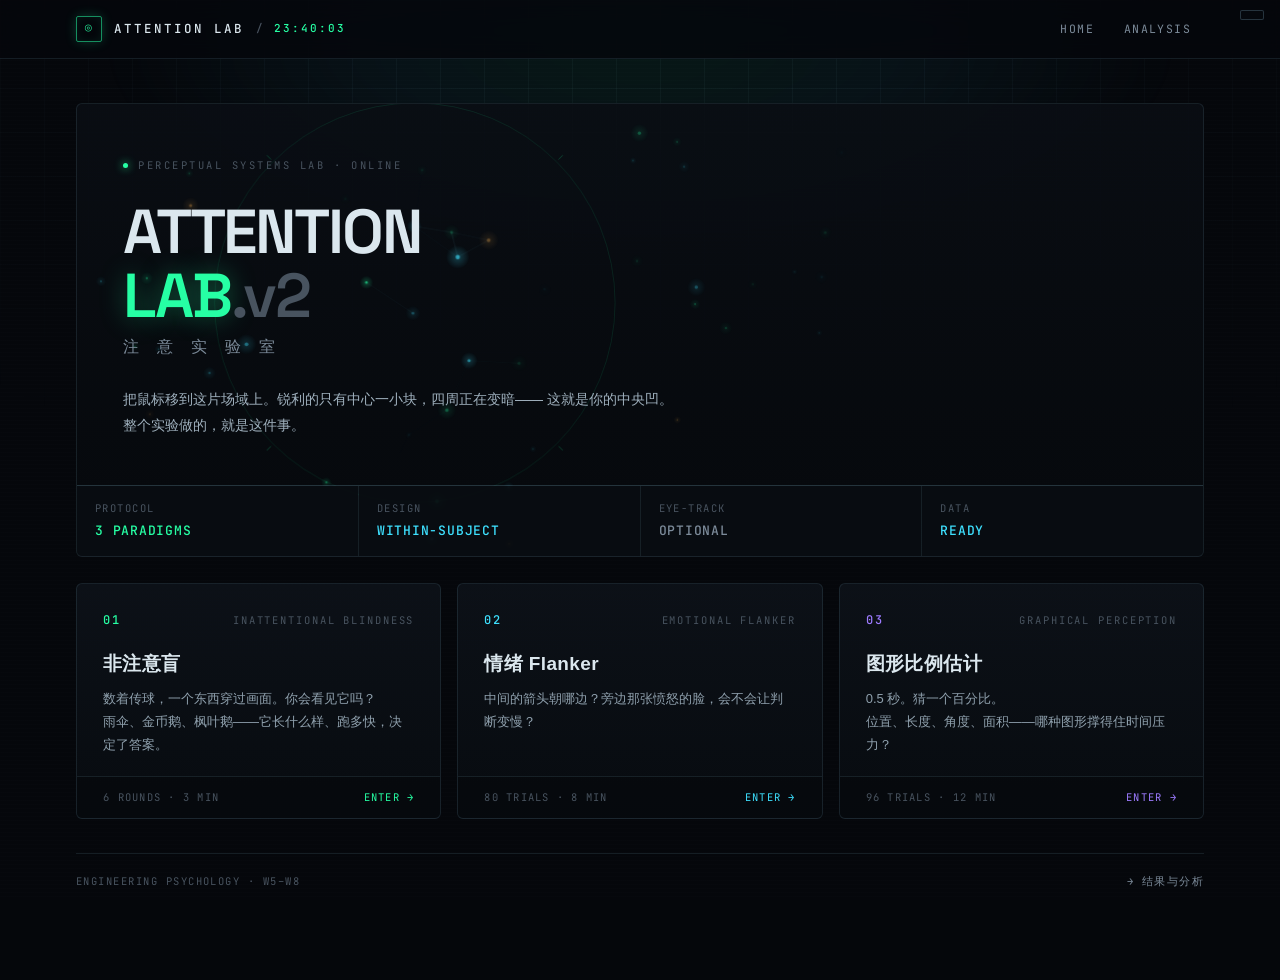
==== index.html @ 082a66dc "UI v4: observation terminal aesthetic with live attention field Co-authored-by: Cursor <cursoragent@" ====
<!DOCTYPE html>
<html lang="zh-CN">
<head>
<meta charset="UTF-8">
<meta name="viewport" content="width=device-width, initial-scale=1.0">
<title>ATTENTION LAB · 注意实验室</title>
<link rel="stylesheet" href="css/style.css">
</head>
<body>
<div class="aurora"></div>

<div class="topbar"><div class="topbar-inner">
  <span class="brand">
    <span class="logo">◎</span>
    ATTENTION LAB
    <span class="stat">/ <b id="st-clock">--:--:--</b></span>
  </span>
  <span class="nav">
    <a href="index.html">Home</a>
    <a href="results.html">Analysis</a>
  </span>
</div></div>

<div class="wrap wrap-wide">

  <!-- ========== 观测台：Canvas 注意力场 ========== -->
  <div class="hero fade">
    <canvas id="hero-field"></canvas>
    <div class="hero-inner">
      <div class="hero-kicker">
        <span class="dot"></span>
        <span>Perceptual Systems Lab · Online</span>
      </div>
      <div class="hero-title">
        ATTENTION<br>
        <span class="accent">LAB</span><span class="dim">.v2</span>
      </div>
      <div class="hero-zh">注 意 实 验 室</div>
      <p class="hero-desc" style="max-width:560px">
        把鼠标移到这片场域上。锐利的只有中心一小块，四周正在变暗——
        这就是你的中央凹。整个实验做的，就是这件事。
      </p>
    </div>
    <div class="hud">
      <div class="hud-cell">PROTOCOL<b>3 PARADIGMS</b></div>
      <div class="hud-cell">DESIGN<b class="cy">WITHIN-SUBJECT</b></div>
      <div class="hud-cell">EYE-TRACK<b class="dim">OPTIONAL</b></div>
      <div class="hud-cell">DATA<b class="cy" id="st-est">READY</b></div>
    </div>
  </div>

  <!-- ========== 实验入口 ========== -->
  <div class="grid-exp">
    <a class="exp-card" href="experiments/ib.html">
      <div class="exp-head"><span class="idx">01</span><span>Inattentional Blindness</span></div>
      <h3>非注意盲</h3>
      <p class="desc">数着传球，一个东西穿过画面。你会看见它吗？<br>雨伞、金币鹅、枫叶鹅——它长什么样、跑多快，决定了答案。</p>
      <div class="foot"><span>6 ROUNDS · 3 MIN</span><span class="go">ENTER →</span></div>
    </a>
    <a class="exp-card" href="experiments/flanker.html">
      <div class="exp-head"><span class="idx">02</span><span>Emotional Flanker</span></div>
      <h3>情绪 Flanker</h3>
      <p class="desc">中间的箭头朝哪边？旁边那张愤怒的脸，会不会让判断变慢？</p>
      <div class="foot"><span>80 TRIALS · 8 MIN</span><span class="go">ENTER →</span></div>
    </a>
    <a class="exp-card" href="experiments/cm.html">
      <div class="exp-head"><span class="idx">03</span><span>Graphical Perception</span></div>
      <h3>图形比例估计</h3>
      <p class="desc">0.5 秒。猜一个百分比。<br>位置、长度、角度、面积——哪种图形撑得住时间压力？</p>
      <div class="foot"><span>96 TRIALS · 12 MIN</span><span class="go">ENTER →</span></div>
    </a>
  </div>

  <div class="home-foot">
    <span>ENGINEERING PSYCHOLOGY · W5–W8</span>
    <span><a href="results.html">→ 结果与分析</a></span>
  </div>
</div>

<div class="progress-shell" id="progress-shell" style="display:none"><div class="progress-bar" id="progress-bar"></div></div>
<div class="progress-label" id="progress-label"></div>

<script src="js/config.js"></script>
<script src="js/core.js"></script>
<script>
/* ============================================================
   首页 · 注意力场（Attention Field）
   ------------------------------------------------------------
   刻意做成实验本身的隐喻：
   · 一群粒子缓慢漂移（场景里的「信息」）
   · 鼠标所在位置是中央凹：只有那圈内清晰、发光、连线
   · 离得越远越暗越虚（外周视觉的低分辨）
   · 点击时中心产生一次「注意投放」脉冲
   全部 canvas 绘制，无第三方库；低粒子数保证不占 CPU
   ============================================================ */
(function(){
  const cv = document.getElementById('hero-field');
  if (!cv) return;
  const ctx = cv.getContext('2d');
  const reduce = matchMedia('(prefers-reduced-motion: reduce)').matches;

  let W = 0, H = 0, DPR = 1;
  let pts = [];
  const focal = { x: -9999, y: -9999, r: 150, target: 150, pulse: 0 };
  const N = 78;

  function resize(){
    const box = cv.parentElement.getBoundingClientRect();
    DPR = Math.min(devicePixelRatio || 1, 2);
    W = box.width; H = box.height;
    cv.width  = Math.round(W * DPR);
    cv.height = Math.round(H * DPR);
    ctx.setTransform(DPR, 0, 0, DPR, 0, 0);
  }

  function seed(){
    pts = [];
    for (let i = 0; i < N; i++){
      pts.push({
        x: Math.random() * W,
        y: Math.random() * H,
        vx: (Math.random() - .5) * 0.16,
        vy: (Math.random() - .5) * 0.16,
        r: 0.8 + Math.random() * 1.5,
        h: Math.random() < .18 ? 'amb' : (Math.random() < .5 ? 'grn' : 'cyn'),
        tw: Math.random() * Math.PI * 2,          // 闪烁相位
        tws: 0.006 + Math.random() * 0.014,
      });
    }
  }

  const COL = {
    grn: [38, 255, 164],
    cyn: [62, 225, 255],
    amb: [255, 180, 84]
  };

  function draw(t){
    ctx.clearRect(0, 0, W, H);

    // 中央凹半径平滑跟随（避免跳变）
    focal.r += (focal.target - focal.r) * 0.09;
    if (focal.pulse > 0) focal.pulse *= 0.955;

    // 粒子漂移
    for (const p of pts){
      if (!reduce){
        p.x += p.vx; p.y += p.vy;
        if (p.x < -20) p.x = W + 20; if (p.x > W + 20) p.x = -20;
        if (p.y < -20) p.y = H + 20; if (p.y > H + 20) p.y = -20;
      }
      p.tw += p.tws;
    }

    // 中心-外周：计算每个粒子的「清晰度」
    const d2f = p => Math.hypot(p.x - focal.x, p.y - focal.y);
    const R = focal.r + focal.pulse * 90;

    // ① 粒子之间的连线（只在中央凹内，模拟可分辨的结构）
    ctx.lineWidth = 0.6;
    for (let i = 0; i < pts.length; i++){
      for (let j = i + 1; j < pts.length; j++){
        const a = pts[i], b = pts[j];
        const dx = a.x - b.x, dy = a.y - b.y;
        const d = Math.hypot(dx, dy);
        if (d > 74) continue;
        const mid = { x: (a.x + b.x) / 2, y: (a.y + b.y) / 2 };
        const fd = Math.hypot(mid.x - focal.x, mid.y - focal.y);
        if (fd > R) continue;                        // 外围不画线
        const focus = 1 - fd / R;                    // 越近越亮
        const prox  = 1 - d / 74;
        const al = focus * prox * 0.42;
        if (al <= 0.01) continue;
        ctx.strokeStyle = `rgba(122,200,215,${al.toFixed(3)})`;
        ctx.beginPath(); ctx.moveTo(a.x, a.y); ctx.lineTo(b.x, b.y); ctx.stroke();
      }
    }

    // ② 粒子本体
    for (const p of pts){
      const fd = d2f(p);
      const focus = fd <= R ? 1 - fd / R : 0;        // 中央凹内清晰
      const outer = fd <= R ? 0 : Math.max(0, 1 - (fd - R) / (R * 2.2)); // 外周余晖
      const glow = Math.max(focus, outer * 0.42);
      const twinkle = 0.62 + 0.38 * Math.sin(p.tw);
      const al = Math.min(1, glow * twinkle);
      if (al < 0.02) continue;
      const c = COL[p.h];
      const size = p.r * (0.55 + glow * 0.85);

      // 光晕
      const g = ctx.createRadialGradient(p.x, p.y, 0, p.x, p.y, size * 5.5);
      g.addColorStop(0, `rgba(${c[0]},${c[1]},${c[2]},${(al * .42).toFixed(3)})`);
      g.addColorStop(1, `rgba(${c[0]},${c[1]},${c[2]},0)`);
      ctx.fillStyle = g;
      ctx.beginPath(); ctx.arc(p.x, p.y, size * 5.5, 0, Math.PI * 2); ctx.fill();

      // 核心
      ctx.fillStyle = `rgba(${c[0]},${c[1]},${c[2]},${al.toFixed(3)})`;
      ctx.beginPath(); ctx.arc(p.x, p.y, size, 0, Math.PI * 2); ctx.fill();
    }

    // ③ 中央凹光圈（极细的准星环）
    if (focal.x > -1000){
      const rr = R * 1.28;
      ctx.strokeStyle = `rgba(38,255,164,${(0.10 + focal.pulse * 0.22).toFixed(3)})`;
      ctx.lineWidth = 1;
      ctx.beginPath(); ctx.arc(focal.x, focal.y, rr, 0, Math.PI * 2); ctx.stroke();

      // 四个刻度
      ctx.strokeStyle = `rgba(38,255,164,${(0.24 + focal.pulse * 0.3).toFixed(3)})`;
      for (let k = 0; k < 4; k++){
        const a = k * Math.PI / 2 + Math.PI / 4;
        const x1 = focal.x + Math.cos(a) * (rr + 3);
        const y1 = focal.y + Math.sin(a) * (rr + 3);
        const x2 = focal.x + Math.cos(a) * (rr + 9);
        const y2 = focal.y + Math.sin(a) * (rr + 9);
        ctx.beginPath(); ctx.moveTo(x1, y1); ctx.lineTo(x2, y2); ctx.stroke();
      }
    }

    requestAnimationFrame(draw);
  }

  // 鼠标/触摸 → 中央凹
  function move(e){
    const r = cv.getBoundingClientRect();
    const p = e.touches ? e.touches[0] : e;
    focal.x = p.clientX - r.left;
    focal.y = p.clientY - r.top;
    focal.target = 158;
  }
  const host = cv.parentElement;
  host.addEventListener('mousemove', move);
  host.addEventListener('touchmove', move, { passive: true });
  host.addEventListener('mouseleave', () => { focal.target = 96; });
  host.addEventListener('click', () => { focal.pulse = 1; });

  function boot(){
    resize(); seed(); requestAnimationFrame(draw);
    // 开场时中央凹停在标题处，做一个「自检」式扫过
    focal.x = W * 0.30; focal.y = H * 0.44;
    if (!reduce){
      setTimeout(() => { focal.target = 210; }, 350);
      setTimeout(() => { focal.target = 158; }, 1400);
    }
  }
  boot();
  let rt; addEventListener('resize', () => { clearTimeout(rt); rt = setTimeout(() => { resize(); seed(); }, 180); });
})();

/* 顶部时钟（像仪器一样走） */
(function(){
  const el = document.getElementById('st-clock');
  if (!el) return;
  const tick = () => {
    const d = new Date();
    el.textContent = [d.getHours(), d.getMinutes(), d.getSeconds()]
      .map(n => String(n).padStart(2, '0')).join(':');
  };
  tick(); setInterval(tick, 1000);
})();
</script>
</body>
</html>
---- css/style.css ----
/* ============================================================
   ATTENTION LAB · 观测终端 v4
   风格：暗色仪器面板 / 磷光读数 / 等宽字排布 / 中央凹隐喻
   ------------------------------------------------------------
   设计要点
   · 面板 = 四角准星框 + 极细网格底，像示波器与航电面板
   · 强调色用磷光绿与信号青，读数一律等宽字
   · 首页 Canvas 画「注意力场」：粒子星座 + 中央凹明暗
   · 动效全部可被 prefers-reduced-motion 关闭
   · 刺激画布区（.stage）保持零装饰，确保计时纯净
   ============================================================ */
@import url('https://fonts.googleapis.com/css2?family=JetBrains+Mono:wght@300;400;500;700&family=Space+Grotesk:wght@400;500;600;700&display=swap');

:root{
  /* 底 */
  --bg:#05070b;
  --bg-2:#080b11;
  --panel:rgba(11,15,21,.86);
  --panel-2:rgba(15,20,28,.72);
  /* 墨 */
  --ink:#dbe7ee;
  --ink-2:#7c8b9a;
  --ink-3:#48535f;
  /* 线 */
  --line:rgba(122,167,190,.14);
  --line-2:rgba(122,167,190,.28);
  /* 信号色 */
  --grn:#26ffa4;
  --grn-dim:rgba(38,255,164,.55);
  --cyn:#3ee1ff;
  --amb:#ffb454;
  --mag:#ff3d81;
  --vio:#9d7bff;
  /* 语义 */
  --ok:#26ffa4;
  --warn:#ffb454;
  --err:#ff5577;
  /* 尺寸 */
  --r:4px;
  --r-lg:6px;
  /* 字 */
  --mono:"JetBrains Mono","SF Mono","Cascadia Code",ui-monospace,monospace;
  --disp:"Space Grotesk","JetBrains Mono",system-ui,sans-serif;
  --zh:"PingFang SC","Noto Sans SC","Microsoft YaHei",sans-serif;
}

/* ---------- 基础 ---------- */
*{box-sizing:border-box;margin:0;padding:0}
html{height:100%}
body{
  min-height:100%;font-family:var(--zh);
  color:var(--ink);font-size:15px;line-height:1.75;
  background:var(--bg);
  -webkit-font-smoothing:antialiased;
  position:relative;overflow-x:hidden;
}

/* ---------- 底纹：网格 + 扫描线 + 呼吸辉光 ---------- */
body::before{
  content:"";position:fixed;inset:0;z-index:0;pointer-events:none;
  background-image:
    linear-gradient(rgba(122,167,190,.055) 1px,transparent 1px),
    linear-gradient(90deg,rgba(122,167,190,.055) 1px,transparent 1px);
  background-size:44px 44px;
  mask-image:radial-gradient(ellipse 90% 70% at 50% 0%,#000 20%,transparent 85%);
  -webkit-mask-image:radial-gradient(ellipse 90% 70% at 50% 0%,#000 20%,transparent 85%);
}
body::after{
  content:"";position:fixed;inset:0;z-index:1;pointer-events:none;opacity:.35;
  background:repeating-linear-gradient(
    180deg,rgba(180,220,235,.035) 0 1px,transparent 1px 4px);
  animation:scanDrift 8s linear infinite;
}
@keyframes scanDrift{from{background-position-y:0}to{background-position-y:8px}}

/* 顶部一束极淡的辉光，像仪器通电 */
.aurora{
  position:fixed;top:-30vh;left:50%;transform:translateX(-50%);
  width:120vw;height:70vh;z-index:0;pointer-events:none;
  background:radial-gradient(ellipse 50% 50% at 50% 50%,
    rgba(38,255,164,.07) 0%,rgba(62,225,255,.05) 35%,transparent 70%);
  filter:blur(20px);
  animation:breathe 10s ease-in-out infinite;
}
@keyframes breathe{
  0%,100%{opacity:.75;transform:translateX(-50%) scale(1)}
  50%{opacity:1;transform:translateX(-50%) scale(1.06)}
}

/* ---------- 顶栏 ---------- */
.topbar{
  position:sticky;top:0;z-index:60;
  background:rgba(5,7,11,.82);
  backdrop-filter:blur(14px) saturate(1.2);
  -webkit-backdrop-filter:blur(14px) saturate(1.2);
  border-bottom:1px solid var(--line);
}
.topbar-inner{
  max-width:1180px;margin:0 auto;padding:0 26px;height:58px;
  display:flex;align-items:center;justify-content:space-between;
}
.brand{
  display:flex;align-items:center;gap:12px;
  font-family:var(--mono);font-size:12.5px;font-weight:500;
  letter-spacing:.16em;text-transform:uppercase;color:var(--ink);
}
.brand .logo{
  width:26px;height:26px;flex-shrink:0;position:relative;
  border:1px solid var(--grn-dim);border-radius:2px;
  display:inline-flex;align-items:center;justify-content:center;
  color:var(--grn);font-size:11px;
  box-shadow:0 0 12px rgba(38,255,164,.20),inset 0 0 8px rgba(38,255,164,.08);
}
.brand .logo::after{
  content:"";position:absolute;inset:0;border-radius:2px;
  box-shadow:0 0 0 1px rgba(38,255,164,.0);
  animation:logoPing 3.2s ease-out infinite;
}
@keyframes logoPing{
  0%{box-shadow:0 0 0 0 rgba(38,255,164,.35)}
  70%{box-shadow:0 0 0 9px rgba(38,255,164,0)}
  100%{box-shadow:0 0 0 0 rgba(38,255,164,0)}
}
.brand .stat{color:var(--ink-3);font-size:11px}
.brand .stat b{color:var(--grn);font-weight:500}
.nav{display:flex;align-items:center;gap:4px}
.nav a{
  font-family:var(--mono);font-size:11.5px;letter-spacing:.12em;text-transform:uppercase;
  color:var(--ink-2);text-decoration:none;padding:6px 12px;border-radius:3px;
  border:1px solid transparent;transition:color .16s,border-color .16s,background .16s;
}
.nav a:hover{color:var(--grn);border-color:var(--line-2);background:rgba(38,255,164,.04)}

/* ---------- 布局 ---------- */
.wrap{max-width:920px;margin:0 auto;padding:44px 26px 90px;position:relative;z-index:2}
.wrap-wide{max-width:1180px}

/* ---------- 面板（四角准星） ---------- */
.card,.chart-box,.exp-card,.kpi{position:relative}
.card{
  background:linear-gradient(180deg,rgba(13,18,25,.92),rgba(9,13,18,.88));
  border:1px solid var(--line);
  border-radius:var(--r-lg);
  padding:34px 38px;
  backdrop-filter:blur(6px);
  transition:border-color .25s,box-shadow .25s;
}
/* 四角准星 */
.card::before,.exp-card::before{
  content:"";position:absolute;inset:-1px;pointer-events:none;opacity:.75;
  --c:var(--acc,var(--line-2));
  background:
    linear-gradient(var(--c),var(--c)) left top/16px 1px no-repeat,
    linear-gradient(var(--c),var(--c)) left top/1px 16px no-repeat,
    linear-gradient(var(--c),var(--c)) right top/16px 1px no-repeat,
    linear-gradient(var(--c),var(--c)) right top/1px 16px no-repeat,
    linear-gradient(var(--c),var(--c)) left bottom/16px 1px no-repeat,
    linear-gradient(var(--c),var(--c)) left bottom/1px 16px no-repeat,
    linear-gradient(var(--c),var(--c)) right bottom/16px 1px no-repeat,
    linear-gradient(var(--c),var(--c)) right bottom/1px 16px no-repeat;
}
.card+.card{margin-top:18px}

.card h1{
  font-family:var(--disp);font-size:34px;font-weight:600;
  letter-spacing:-.02em;line-height:1.15;margin-bottom:10px;color:var(--ink);
}
.card h2{
  font-family:var(--disp);font-size:19px;font-weight:600;
  letter-spacing:-.01em;margin-bottom:12px;color:var(--ink);
  display:flex;align-items:center;gap:10px;
}
.card h2::before{
  content:"";width:3px;height:15px;flex-shrink:0;
  background:var(--grn);box-shadow:0 0 10px var(--grn-dim);
}
.card h3{font-family:var(--mono);font-size:13px;font-weight:500;
         letter-spacing:.06em;margin-bottom:8px;color:var(--ink)}
.card p{color:#b9c8d4;margin:10px 0}
.muted{color:var(--ink-2);font-size:13px;font-family:var(--zh)}
.hero-sub{color:var(--ink-2);font-size:14.5px;margin:6px 0 14px;max-width:660px}

/* 小标签：仪器式 */
.tag-mono,.eyebrow{
  font-family:var(--mono);font-size:10.5px;letter-spacing:.20em;
  text-transform:uppercase;color:var(--grn);opacity:.85;
}

/* ---------- 按钮 ---------- */
.btn{
  display:inline-flex;align-items:center;gap:9px;
  font-family:var(--mono);font-size:12.5px;font-weight:500;
  letter-spacing:.10em;text-transform:uppercase;
  padding:11px 22px;border-radius:3px;cursor:pointer;
  color:#04120c;
  background:var(--grn);
  border:1px solid var(--grn);
  box-shadow:0 0 0 1px rgba(38,255,164,.25),0 0 22px -6px rgba(38,255,164,.55);
  transition:transform .14s,box-shadow .2s,background .2s,color .2s;
  position:relative;overflow:hidden;
}
.btn::after{
  content:"";position:absolute;inset:0;
  background:linear-gradient(100deg,transparent 30%,rgba(255,255,255,.45) 50%,transparent 70%);
  transform:translateX(-120%);transition:transform .55s ease;
}
.btn:hover{transform:translateY(-1px);
           box-shadow:0 0 0 1px rgba(38,255,164,.4),0 0 30px -4px rgba(38,255,164,.75)}
.btn:hover::after{transform:translateX(120%)}
.btn:active{transform:translateY(0)}
.btn:disabled{opacity:.32;cursor:not-allowed;transform:none;box-shadow:none}
.btn.ghost{
  background:transparent;color:var(--grn);border:1px solid var(--line-2);box-shadow:none;
}
.btn.ghost:hover{border-color:var(--grn-dim);background:rgba(38,255,164,.06);
                 box-shadow:0 0 18px -8px var(--grn)}
.btn.gray{
  background:rgba(255,255,255,.03);color:var(--ink-2);
  border:1px solid var(--line);box-shadow:none;
}
.btn.gray:hover{color:var(--ink);border-color:var(--line-2);background:rgba(255,255,255,.055)}
.btn.small{padding:7px 14px;font-size:11px}
.btn-row{display:flex;gap:10px;margin-top:18px;flex-wrap:wrap;align-items:center}

/* ---------- 提示框 ---------- */
.callout{
  background:rgba(38,255,164,.045);
  border:1px solid rgba(38,255,164,.18);
  border-left:2px solid var(--grn);
  border-radius:2px;padding:14px 18px;margin:16px 0;
  font-size:13.5px;line-height:1.75;color:#b9c8d4;
}
.callout b{color:var(--ink);font-weight:600}
.callout.warn{background:rgba(255,180,84,.045);border-color:rgba(255,180,84,.22);
              border-left-color:var(--amb)}

/* ============================================================
   首页 · 观测台
   ============================================================ */
.hero{
  position:relative;border:1px solid var(--line);border-radius:var(--r-lg);
  background:linear-gradient(180deg,rgba(10,14,20,.92),rgba(6,9,13,.95));
  overflow:hidden;padding:0;
}
/* 四角准星 */
.hero::before{
  content:"";position:absolute;inset:-1px;z-index:4;pointer-events:none;
  --c:var(--grn-dim);
  background:
    linear-gradient(var(--c),var(--c)) left top/22px 1px no-repeat,
    linear-gradient(var(--c),var(--c)) left top/1px 22px no-repeat,
    linear-gradient(var(--c),var(--c)) right top/22px 1px no-repeat,
    linear-gradient(var(--c),var(--c)) right top/1px 22px no-repeat,
    linear-gradient(var(--c),var(--c)) left bottom/22px 1px no-repeat,
    linear-gradient(var(--c),var(--c)) left bottom/1px 22px no-repeat,
    linear-gradient(var(--c),var(--c)) right bottom/22px 1px no-repeat,
    linear-gradient(var(--c),var(--c)) right bottom/1px 22px no-repeat;
}
/* Canvas 铺满作为背景 */
#hero-field{position:absolute;inset:0;width:100%;height:100%;display:block;z-index:0}
.hero-inner{position:relative;z-index:3;padding:52px 46px 46px;pointer-events:none}
.hero-inner > *{pointer-events:auto}

.hero-kicker{
  display:flex;align-items:center;gap:10px;margin-bottom:26px;
  font-family:var(--mono);font-size:10.5px;letter-spacing:.24em;
  text-transform:uppercase;color:var(--ink-3);
}
.hero-kicker .dot{
  width:5px;height:5px;border-radius:50%;background:var(--grn);
  box-shadow:0 0 8px var(--grn);animation:blink 2.4s steps(1) infinite;
}
@keyframes blink{0%,60%{opacity:1}61%,100%{opacity:.18}}

.hero-title{
  font-family:var(--disp);font-size:clamp(38px,6vw,62px);font-weight:600;
  line-height:1.02;letter-spacing:-.035em;color:var(--ink);
  margin-bottom:6px;
}
.hero-title .dim{color:var(--ink-3)}
.hero-title .accent{
  color:var(--grn);text-shadow:0 0 26px rgba(38,255,164,.35);
}
.hero-zh{
  font-family:var(--zh);font-size:16px;letter-spacing:.42em;
  color:var(--ink-2);margin-bottom:26px;font-weight:400;
}
.hero-desc{
  max-width:520px;font-size:14px;line-height:1.85;color:#9fb0bd;margin-bottom:0;
}

/* 首页读数条 */
.hud{
  display:grid;grid-template-columns:repeat(auto-fit,minmax(140px,1fr));
  gap:1px;background:var(--line);
  border-top:1px solid var(--line);position:relative;z-index:3;
}
.hud-cell{
  background:rgba(7,10,15,.90);padding:13px 18px;
  font-family:var(--mono);font-size:10.5px;letter-spacing:.14em;
  text-transform:uppercase;color:var(--ink-3);
}
.hud-cell b{display:block;color:var(--grn);font-size:13px;font-weight:500;
            margin-top:3px;letter-spacing:.06em}
.hud-cell b.cy{color:var(--cyn)}
.hud-cell b.dim{color:var(--ink-2)}

/* ---------- 实验选择（仪器卡） ---------- */
.grid-exp{
  display:grid;grid-template-columns:repeat(auto-fit,minmax(310px,1fr));
  gap:16px;margin-top:26px;
}
.exp-card{
  --acc:var(--grn);
  background:linear-gradient(180deg,rgba(13,18,25,.92),rgba(8,12,17,.94));
  border:1px solid var(--line);border-radius:var(--r-lg);
  padding:26px 26px 0;text-decoration:none;color:var(--ink);
  display:flex;flex-direction:column;
  transition:border-color .25s,transform .2s,box-shadow .3s;
  overflow:hidden;
}
.exp-card::before{--c:var(--acc);opacity:0;transition:opacity .25s}
.exp-card::after{
  content:"";position:absolute;left:0;right:0;bottom:0;height:1px;
  background:linear-gradient(90deg,transparent,var(--acc),transparent);
  opacity:0;transition:opacity .3s;
}
.exp-card:hover{
  transform:translateY(-3px);border-color:var(--acc);
  box-shadow:0 0 0 1px rgba(255,255,255,.02),0 18px 44px -22px var(--acc);
}
.exp-card:hover::before,.exp-card:hover::after{opacity:1}

.exp-head{display:flex;align-items:baseline;justify-content:space-between;
          margin-bottom:16px;font-family:var(--mono);font-size:10.5px;
          letter-spacing:.18em;text-transform:uppercase;color:var(--ink-3)}
.exp-head .idx{color:var(--acc);font-size:12px;font-weight:500}
.exp-card h3{
  font-family:var(--zh);font-size:19px;font-weight:600;
  letter-spacing:.02em;margin:0 0 8px;color:var(--ink);
}
.exp-card .desc{
  font-size:13px;color:#8fa0ad;line-height:1.75;margin:0 0 20px;flex:1;
}
.exp-card .foot{
  display:flex;align-items:center;justify-content:space-between;
  margin:0 -26px;padding:11px 26px;
  border-top:1px solid var(--line);background:rgba(0,0,0,.22);
  font-family:var(--mono);font-size:10.5px;letter-spacing:.12em;
  text-transform:uppercase;color:var(--ink-3);
}
.exp-card .foot .go{color:var(--acc);transition:transform .2s;display:inline-block}
.exp-card:hover .foot .go{transform:translateX(4px)}

.exp-card[href*="ib"]{--acc:var(--grn)}
.exp-card[href*="flanker"]{--acc:var(--cyn)}
.exp-card[href*="cm"]{--acc:var(--vio)}

/* 首页脚注 */
.home-foot{
  margin-top:34px;padding-top:18px;border-top:1px solid var(--line);
  display:flex;justify-content:space-between;flex-wrap:wrap;gap:12px;
  font-family:var(--mono);font-size:10.5px;letter-spacing:.14em;
  text-transform:uppercase;color:var(--ink-3);
}
.home-foot a{color:var(--ink-2);text-decoration:none}
.home-foot a:hover{color:var(--grn)}

/* ---------- 表单 ---------- */
.field{margin:18px 0}
.field label{display:block;font-family:var(--mono);font-size:11px;
             letter-spacing:.14em;text-transform:uppercase;
             color:var(--ink-2);margin-bottom:7px}
.field input[type=text],.field input[type=number],.field input[type=password],.field select{
  width:100%;max-width:360px;padding:10px 13px;
  background:rgba(255,255,255,.025);
  border:1px solid var(--line-2);border-radius:3px;
  font-family:var(--mono);font-size:14px;color:var(--ink);
  transition:border-color .15s,box-shadow .15s,background .15s;
}
.field input:focus{
  outline:none;border-color:var(--grn);background:rgba(38,255,164,.04);
  box-shadow:0 0 0 3px rgba(38,255,164,.08);
}
.radio-row{display:flex;gap:18px;flex-wrap:wrap;margin:10px 0}
.radio-row label{
  display:flex;align-items:center;gap:8px;font-size:13.5px;
  color:#b0c0cc;cursor:pointer;font-family:var(--zh);
}
.radio-row input[type=radio],.radio-row input[type=checkbox]{
  accent-color:var(--grn);width:15px;height:15px;
}

/* ---------- 进度条：仪器刻度 ---------- */
.progress-shell{
  position:fixed;left:0;top:0;width:100%;height:2px;
  background:rgba(255,255,255,.03);z-index:100;
}
.progress-bar{
  height:100%;width:0%;
  background:linear-gradient(90deg,var(--cyn),var(--grn));
  box-shadow:0 0 12px var(--grn-dim);
  transition:width .3s cubic-bezier(.4,0,.2,1);
}
.progress-label{
  position:fixed;top:10px;right:16px;z-index:100;
  font-family:var(--mono);font-size:10.5px;letter-spacing:.14em;
  text-transform:uppercase;color:var(--grn);
  background:rgba(6,10,14,.88);padding:4px 11px;
  border:1px solid var(--line-2);border-radius:2px;
  backdrop-filter:blur(8px);
}

/* ---------- 刺激画布区（零装饰，纯净） ---------- */
.stage{position:fixed;inset:0;background:#05070b;display:none;z-index:70;
       align-items:center;justify-content:center;flex-direction:column}
.stage.on{display:flex}
.stage canvas{display:block}
.stage .fixation{color:#9fb0bd;font-size:44px;font-weight:200;letter-spacing:.1em}
.stage .hint{
  position:absolute;bottom:18px;left:0;right:0;text-align:center;
  font-family:var(--mono);font-size:11px;letter-spacing:.12em;
  text-transform:uppercase;color:#5b6b78;
}
.stage.light{background:#0b1016}
.stage.light canvas{background:#ffffff}

/* ---------- 装饰（首页外页面） ---------- */
.deco{display:none}

/* ---------- 结果页 ---------- */
.table{width:100%;border-collapse:collapse;font-size:13px;margin:14px 0}
.table th{
  font-family:var(--mono);font-size:10px;letter-spacing:.16em;text-transform:uppercase;
  color:var(--ink-3);padding:9px 12px;text-align:left;
  border-bottom:1px solid var(--line-2);font-weight:500;white-space:nowrap;
}
.table td{padding:9px 12px;border-bottom:1px solid var(--line);color:#b0c0cc}
.table tr:hover td{background:rgba(38,255,164,.03)}

/* 图表：浅色读数纸，与暗面板形成「仪器打印」对比 */
.chart-box{
  background:#eef2f6;border:1px solid rgba(122,167,190,.30);
  border-radius:4px;padding:18px 20px;margin:14px 0;color:#0f172a;
}
.chart-box h3{
  font-family:var(--mono);font-size:11.5px;font-weight:500;
  letter-spacing:.10em;text-transform:uppercase;color:#334155;margin-bottom:8px;
}
.chart-box canvas{max-width:100%;display:block}
.chart-box .muted{font-size:12px;line-height:1.65;margin-top:9px;color:#5a6b7c;font-family:var(--zh)}
.chart-box > .cmp-tag{margin-bottom:10px}

.kpi-row{display:grid;grid-template-columns:repeat(auto-fit,minmax(148px,1fr));
         gap:10px;margin:16px 0}
.kpi{
  background:rgba(255,255,255,.022);border:1px solid var(--line);
  border-radius:4px;padding:14px 16px;
}
.kpi .v{
  font-family:var(--mono);font-size:21px;font-weight:500;
  color:var(--grn);letter-spacing:-.01em;line-height:1.2;
}
.kpi .k{
  font-family:var(--mono);font-size:9.5px;letter-spacing:.13em;
  text-transform:uppercase;color:var(--ink-3);margin-top:5px;
}

.badge{
  display:inline-block;font-family:var(--mono);font-size:10px;
  letter-spacing:.12em;text-transform:uppercase;
  padding:3px 9px;border-radius:2px;font-weight:500;
  border:1px solid transparent;
}
.badge.ok{color:var(--grn);background:rgba(38,255,164,.08);border-color:rgba(38,255,164,.28)}
.badge.err{color:var(--err);background:rgba(255,85,119,.08);border-color:rgba(255,85,119,.28)}
.badge.info{color:var(--cyn);background:rgba(62,225,255,.07);border-color:rgba(62,225,255,.26)}
.badge.warn{color:var(--amb);background:rgba(255,180,84,.08);border-color:rgba(255,180,84,.26)}

/* ---------- 步骤指示 ---------- */
.steps{display:flex;gap:3px;margin:18px 0}
.step{
  flex:1;padding:8px 6px;text-align:center;
  font-family:var(--mono);font-size:9.5px;letter-spacing:.10em;text-transform:uppercase;
  color:var(--ink-3);background:rgba(255,255,255,.02);
  border:1px solid var(--line);border-radius:2px;
}
.step.on{color:var(--grn);border-color:rgba(38,255,164,.35);background:rgba(38,255,164,.06)}
.step.done{color:var(--cyn);border-color:rgba(62,225,255,.22)}

/* ---------- 转场 ---------- */
.fade{animation:riseIn .45s cubic-bezier(.22,1,.36,1) both}
@keyframes riseIn{from{opacity:0;transform:translateY(10px)}to{opacity:1;transform:none}}

/* ---------- 眼动校准点 ---------- */
.calib-dot{
  position:fixed;width:46px;height:46px;margin:-23px 0 0 -23px;border-radius:50%;
  background:radial-gradient(circle at 50% 42%,#fff,#dfe9ef 70%,#c7d5de);
  cursor:pointer;z-index:200;display:none;align-items:center;justify-content:center;
  font-family:var(--mono);font-size:12px;color:#42525f;user-select:none;
  box-shadow:0 0 0 1px rgba(38,255,164,.55),0 0 24px rgba(38,255,164,.30),
             inset 0 -3px 6px rgba(120,150,170,.25);
  animation:calibBreath 1.9s ease-in-out infinite;
}
@keyframes calibBreath{
  0%,100%{box-shadow:0 0 0 1px rgba(38,255,164,.5),0 0 22px rgba(38,255,164,.25),
                      inset 0 -3px 6px rgba(120,150,170,.25)}
  50%{box-shadow:0 0 0 1px rgba(38,255,164,.85),0 0 38px rgba(38,255,164,.55),
                  inset 0 -3px 6px rgba(120,150,170,.25)}
}
.calib-dot.on{display:flex}
#wg-video{
  position:fixed;bottom:14px;right:14px;width:158px;border-radius:3px;
  border:1px solid var(--line-2);box-shadow:0 8px 30px rgba(0,0,0,.6);
  z-index:90;background:#000;
}
#wg-overlay{position:fixed;inset:0;pointer-events:none;z-index:80}

/* ---------- 实测 vs 预期 ---------- */
.cmp-row{display:flex;gap:16px;flex-wrap:wrap;align-items:stretch;margin:14px 0}
.cmp-col{flex:1 1 380px;min-width:300px;display:flex;flex-direction:column;gap:8px}
.cmp-tag{
  display:inline-block;font-family:var(--mono);font-size:9.5px;font-weight:500;
  letter-spacing:.16em;text-transform:uppercase;
  padding:4px 11px;border-radius:2px;margin-bottom:6px;border:1px solid transparent;
}
.cmp-tag.real{color:var(--grn);background:rgba(38,255,164,.07);border-color:rgba(38,255,164,.30)}
.cmp-tag.pred{color:var(--amb);background:rgba(255,180,84,.07);border-color:rgba(255,180,84,.28)}
.cmp-empty{
  flex:1;display:flex;align-items:center;justify-content:center;text-align:center;
  font-family:var(--mono);font-size:11.5px;letter-spacing:.06em;line-height:2;
  color:var(--ink-3);padding:28px 18px;margin-top:26px;
  border:1px dashed var(--line-2);border-radius:3px;
  background:repeating-linear-gradient(45deg,
    rgba(255,255,255,.012) 0 8px,transparent 8px 16px);
}
.cmp-col .kpi-row{grid-template-columns:repeat(auto-fit,minmax(108px,1fr));gap:6px}
.cmp-col .kpi .v{font-size:17px}
.cmp-col .kpi .k{font-size:9px}

/* ---------- 工具类 ---------- */
.center{text-align:center}
.right{text-align:right}
.mt{margin-top:20px}.mb{margin-bottom:14px}
code.kbd{
  font-family:var(--mono);font-size:12px;color:var(--grn);
  background:rgba(38,255,164,.07);border:1px solid rgba(38,255,164,.22);
  border-radius:2px;padding:1px 7px;
}
ul.tight{margin:10px 0 10px 20px}
ul.tight li{margin:7px 0;color:#b0c0cc}
hr{border:none;border-top:1px solid var(--line);margin:26px 0}

/* ---------- 响应式 ---------- */
@media (max-width:720px){
  .hero-inner{padding:36px 24px 32px}
  .card{padding:26px 22px}
  .wrap{padding:30px 18px 70px}
  .hud{grid-template-columns:1fr 1fr}
  .nav a{padding:6px 8px;font-size:10.5px}
  .brand .stat{display:none}
}

@media print{
  .topbar,.deco,.btn,.progress-shell,.progress-label,.aurora{display:none}
  body{background:#fff;color:#111}
  .card{background:#fff;border-color:#ccc}
}
@media (prefers-reduced-motion:reduce){
  *,*::before,*::after{animation:none!important;transition:none!important}
  body::after{display:none}
}
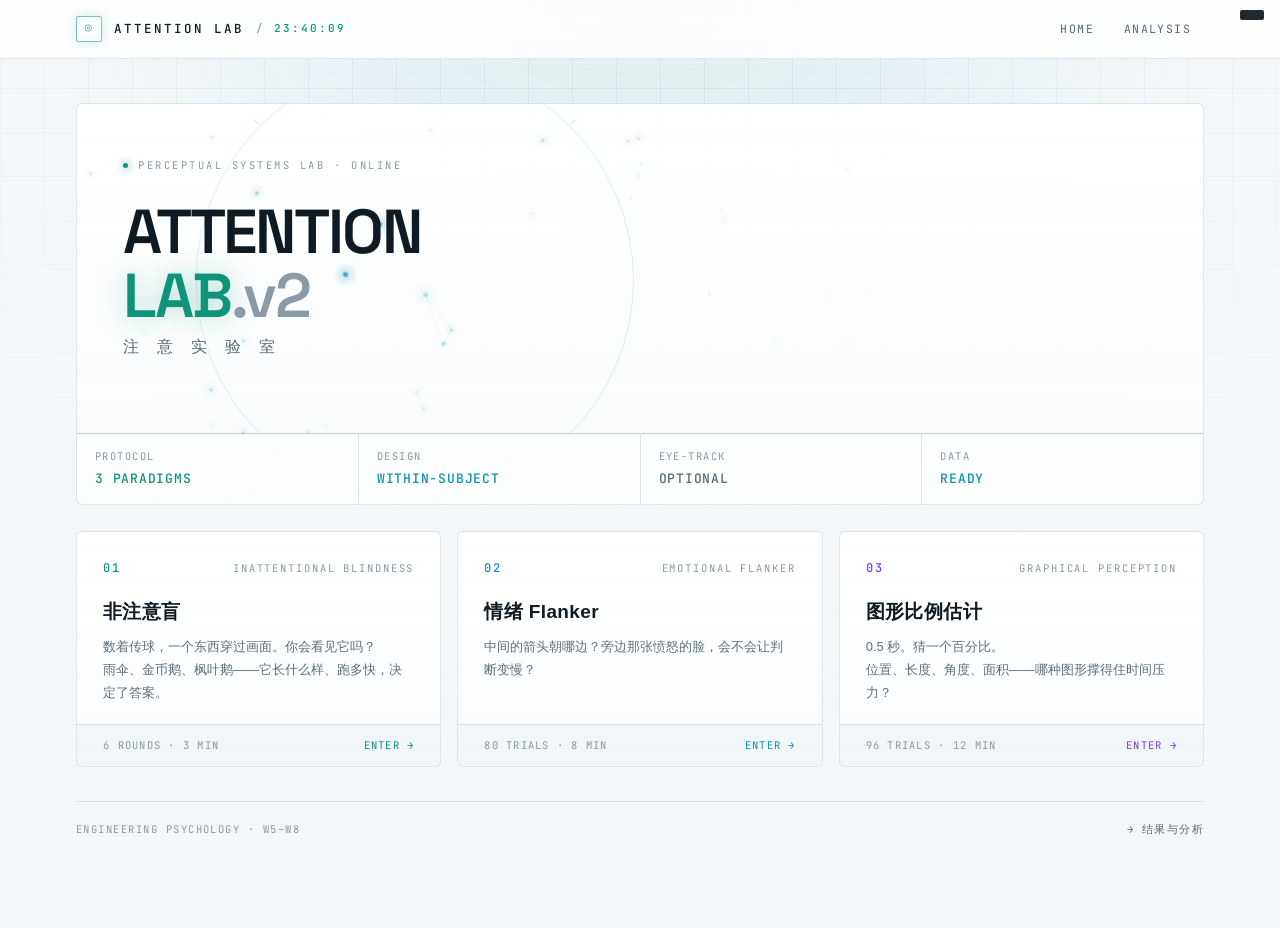
==== commit 89eb354e: "UI v5: light hacker terminal theme Co-authored-by: Cursor <cursoragent@cursor.com>" ====
--- a/index.html
+++ b/index.html
@@ -36,10 +36,6 @@
         <span class="accent">LAB</span><span class="dim">.v2</span>
       </div>
       <div class="hero-zh">注 意 实 验 室</div>
-      <p class="hero-desc" style="max-width:560px">
-        把鼠标移到这片场域上。锐利的只有中心一小块，四周正在变暗——
-        这就是你的中央凹。整个实验做的，就是这件事。
-      </p>
     </div>
     <div class="hud">
       <div class="hud-cell">PROTOCOL<b>3 PARADIGMS</b></div>
@@ -86,12 +82,9 @@
 /* ============================================================
    首页 · 注意力场（Attention Field）
    ------------------------------------------------------------
-   刻意做成实验本身的隐喻：
-   · 一群粒子缓慢漂移（场景里的「信息」）
-   · 鼠标所在位置是中央凹：只有那圈内清晰、发光、连线
-   · 离得越远越暗越虚（外周视觉的低分辨）
-   · 点击时中心产生一次「注意投放」脉冲
-   全部 canvas 绘制，无第三方库；低粒子数保证不占 CPU
+   粒子缓慢漂移；鼠标所在处为「中央凹」：只有那圈内清晰、发光、
+   出现结构连线；离得越远越淡越虚。浅色版配色。
+   全部 canvas 绘制，无第三方库；低粒子数保证不占 CPU。
    ============================================================ */
 (function(){
   const cv = document.getElementById('hero-field');
@@ -121,28 +114,27 @@
         y: Math.random() * H,
         vx: (Math.random() - .5) * 0.16,
         vy: (Math.random() - .5) * 0.16,
-        r: 0.8 + Math.random() * 1.5,
+        r: 0.9 + Math.random() * 1.6,
         h: Math.random() < .18 ? 'amb' : (Math.random() < .5 ? 'grn' : 'cyn'),
-        tw: Math.random() * Math.PI * 2,          // 闪烁相位
+        tw: Math.random() * Math.PI * 2,
         tws: 0.006 + Math.random() * 0.014,
       });
     }
   }
 
+  /* 浅色底上的信号色（加深以保证对比度） */
   const COL = {
-    grn: [38, 255, 164],
-    cyn: [62, 225, 255],
-    amb: [255, 180, 84]
+    grn: [13, 148, 104],
+    cyn: [8, 145, 178],
+    amb: [217, 119, 6]
   };
 
-  function draw(t){
+  function draw(){
     ctx.clearRect(0, 0, W, H);
 
-    // 中央凹半径平滑跟随（避免跳变）
     focal.r += (focal.target - focal.r) * 0.09;
     if (focal.pulse > 0) focal.pulse *= 0.955;
 
-    // 粒子漂移
     for (const p of pts){
       if (!reduce){
         p.x += p.vx; p.y += p.vy;
@@ -152,63 +144,56 @@
       p.tw += p.tws;
     }
 
-    // 中心-外周：计算每个粒子的「清晰度」
     const d2f = p => Math.hypot(p.x - focal.x, p.y - focal.y);
     const R = focal.r + focal.pulse * 90;
 
-    // ① 粒子之间的连线（只在中央凹内，模拟可分辨的结构）
-    ctx.lineWidth = 0.6;
+    /* ① 结构连线：只在中央凹内出现 */
+    ctx.lineWidth = 0.7;
     for (let i = 0; i < pts.length; i++){
       for (let j = i + 1; j < pts.length; j++){
         const a = pts[i], b = pts[j];
-        const dx = a.x - b.x, dy = a.y - b.y;
-        const d = Math.hypot(dx, dy);
+        const d = Math.hypot(a.x - b.x, a.y - b.y);
         if (d > 74) continue;
-        const mid = { x: (a.x + b.x) / 2, y: (a.y + b.y) / 2 };
-        const fd = Math.hypot(mid.x - focal.x, mid.y - focal.y);
-        if (fd > R) continue;                        // 外围不画线
-        const focus = 1 - fd / R;                    // 越近越亮
-        const prox  = 1 - d / 74;
-        const al = focus * prox * 0.42;
+        const mx = (a.x + b.x) / 2, my = (a.y + b.y) / 2;
+        const fd = Math.hypot(mx - focal.x, my - focal.y);
+        if (fd > R) continue;
+        const al = (1 - fd / R) * (1 - d / 74) * 0.34;
         if (al <= 0.01) continue;
-        ctx.strokeStyle = `rgba(122,200,215,${al.toFixed(3)})`;
+        ctx.strokeStyle = `rgba(13,148,104,${al.toFixed(3)})`;
         ctx.beginPath(); ctx.moveTo(a.x, a.y); ctx.lineTo(b.x, b.y); ctx.stroke();
       }
     }
 
-    // ② 粒子本体
+    /* ② 粒子本体 */
     for (const p of pts){
       const fd = d2f(p);
-      const focus = fd <= R ? 1 - fd / R : 0;        // 中央凹内清晰
-      const outer = fd <= R ? 0 : Math.max(0, 1 - (fd - R) / (R * 2.2)); // 外周余晖
-      const glow = Math.max(focus, outer * 0.42);
+      const focus = fd <= R ? 1 - fd / R : 0;
+      const outer = fd <= R ? 0 : Math.max(0, 1 - (fd - R) / (R * 2.0));
+      const glow = Math.max(focus, outer * 0.30);
       const twinkle = 0.62 + 0.38 * Math.sin(p.tw);
       const al = Math.min(1, glow * twinkle);
       if (al < 0.02) continue;
       const c = COL[p.h];
       const size = p.r * (0.55 + glow * 0.85);
 
-      // 光晕
-      const g = ctx.createRadialGradient(p.x, p.y, 0, p.x, p.y, size * 5.5);
-      g.addColorStop(0, `rgba(${c[0]},${c[1]},${c[2]},${(al * .42).toFixed(3)})`);
+      const g = ctx.createRadialGradient(p.x, p.y, 0, p.x, p.y, size * 5);
+      g.addColorStop(0, `rgba(${c[0]},${c[1]},${c[2]},${(al * .30).toFixed(3)})`);
       g.addColorStop(1, `rgba(${c[0]},${c[1]},${c[2]},0)`);
       ctx.fillStyle = g;
-      ctx.beginPath(); ctx.arc(p.x, p.y, size * 5.5, 0, Math.PI * 2); ctx.fill();
-
-      // 核心
+      ctx.beginPath(); ctx.arc(p.x, p.y, size * 5, 0, Math.PI * 2); ctx.fill();
+
       ctx.fillStyle = `rgba(${c[0]},${c[1]},${c[2]},${al.toFixed(3)})`;
       ctx.beginPath(); ctx.arc(p.x, p.y, size, 0, Math.PI * 2); ctx.fill();
     }
 
-    // ③ 中央凹光圈（极细的准星环）
+    /* ③ 中央凹准星环 */
     if (focal.x > -1000){
       const rr = R * 1.28;
-      ctx.strokeStyle = `rgba(38,255,164,${(0.10 + focal.pulse * 0.22).toFixed(3)})`;
+      ctx.strokeStyle = `rgba(13,148,104,${(0.14 + focal.pulse * 0.28).toFixed(3)})`;
       ctx.lineWidth = 1;
       ctx.beginPath(); ctx.arc(focal.x, focal.y, rr, 0, Math.PI * 2); ctx.stroke();
 
-      // 四个刻度
-      ctx.strokeStyle = `rgba(38,255,164,${(0.24 + focal.pulse * 0.3).toFixed(3)})`;
+      ctx.strokeStyle = `rgba(8,145,178,${(0.30 + focal.pulse * 0.32).toFixed(3)})`;
       for (let k = 0; k < 4; k++){
         const a = k * Math.PI / 2 + Math.PI / 4;
         const x1 = focal.x + Math.cos(a) * (rr + 3);
@@ -222,7 +207,6 @@
     requestAnimationFrame(draw);
   }
 
-  // 鼠标/触摸 → 中央凹
   function move(e){
     const r = cv.getBoundingClientRect();
     const p = e.touches ? e.touches[0] : e;
@@ -238,7 +222,6 @@
 
   function boot(){
     resize(); seed(); requestAnimationFrame(draw);
-    // 开场时中央凹停在标题处，做一个「自检」式扫过
     focal.x = W * 0.30; focal.y = H * 0.44;
     if (!reduce){
       setTimeout(() => { focal.target = 210; }, 350);
@@ -249,7 +232,7 @@
   let rt; addEventListener('resize', () => { clearTimeout(rt); rt = setTimeout(() => { resize(); seed(); }, 180); });
 })();
 
-/* 顶部时钟（像仪器一样走） */
+/* 顶部时钟 */
 (function(){
   const el = document.getElementById('st-clock');
   if (!el) return;
--- a/css/style.css
+++ b/css/style.css
@@ -12,29 +12,29 @@
 @import url('https://fonts.googleapis.com/css2?family=JetBrains+Mono:wght@300;400;500;700&family=Space+Grotesk:wght@400;500;600;700&display=swap');
 
 :root{
-  /* 底 */
-  --bg:#05070b;
-  --bg-2:#080b11;
-  --panel:rgba(11,15,21,.86);
-  --panel-2:rgba(15,20,28,.72);
+  /* 底 —— 浅色纸面 */
+  --bg:#f4f7f9;
+  --bg-2:#eef2f6;
+  --panel:rgba(255,255,255,.90);
+  --panel-2:rgba(255,255,255,.72);
   /* 墨 */
-  --ink:#dbe7ee;
-  --ink-2:#7c8b9a;
-  --ink-3:#48535f;
+  --ink:#0f1a22;
+  --ink-2:#576975;
+  --ink-3:#8a9aa6;
   /* 线 */
-  --line:rgba(122,167,190,.14);
-  --line-2:rgba(122,167,190,.28);
-  /* 信号色 */
-  --grn:#26ffa4;
-  --grn-dim:rgba(38,255,164,.55);
-  --cyn:#3ee1ff;
-  --amb:#ffb454;
-  --mag:#ff3d81;
-  --vio:#9d7bff;
+  --line:rgba(23,72,94,.13);
+  --line-2:rgba(23,72,94,.26);
+  /* 信号色（浅底上加深，保证对比） */
+  --grn:#0d9479;
+  --grn-dim:rgba(13,148,121,.55);
+  --cyn:#0891b2;
+  --amb:#d97706;
+  --mag:#db2777;
+  --vio:#7c3aed;
   /* 语义 */
-  --ok:#26ffa4;
-  --warn:#ffb454;
-  --err:#ff5577;
+  --ok:#0d9479;
+  --warn:#d97706;
+  --err:#e11d48;
   /* 尺寸 */
   --r:4px;
   --r-lg:6px;
@@ -55,44 +55,44 @@
   position:relative;overflow-x:hidden;
 }
 
-/* ---------- 底纹：网格 + 扫描线 + 呼吸辉光 ---------- */
+/* ---------- 底纹：网格 + 扫描线 ---------- */
 body::before{
   content:"";position:fixed;inset:0;z-index:0;pointer-events:none;
   background-image:
-    linear-gradient(rgba(122,167,190,.055) 1px,transparent 1px),
-    linear-gradient(90deg,rgba(122,167,190,.055) 1px,transparent 1px);
+    linear-gradient(rgba(23,72,94,.055) 1px,transparent 1px),
+    linear-gradient(90deg,rgba(23,72,94,.055) 1px,transparent 1px);
   background-size:44px 44px;
-  mask-image:radial-gradient(ellipse 90% 70% at 50% 0%,#000 20%,transparent 85%);
-  -webkit-mask-image:radial-gradient(ellipse 90% 70% at 50% 0%,#000 20%,transparent 85%);
+  mask-image:radial-gradient(ellipse 90% 70% at 50% 0%,#000 20%,transparent 88%);
+  -webkit-mask-image:radial-gradient(ellipse 90% 70% at 50% 0%,#000 20%,transparent 88%);
 }
 body::after{
-  content:"";position:fixed;inset:0;z-index:1;pointer-events:none;opacity:.35;
+  content:"";position:fixed;inset:0;z-index:1;pointer-events:none;opacity:.30;
   background:repeating-linear-gradient(
-    180deg,rgba(180,220,235,.035) 0 1px,transparent 1px 4px);
+    180deg,rgba(23,72,94,.045) 0 1px,transparent 1px 4px);
   animation:scanDrift 8s linear infinite;
 }
 @keyframes scanDrift{from{background-position-y:0}to{background-position-y:8px}}
 
-/* 顶部一束极淡的辉光，像仪器通电 */
+/* 顶部一束极淡的辉光 */
 .aurora{
   position:fixed;top:-30vh;left:50%;transform:translateX(-50%);
   width:120vw;height:70vh;z-index:0;pointer-events:none;
   background:radial-gradient(ellipse 50% 50% at 50% 50%,
-    rgba(38,255,164,.07) 0%,rgba(62,225,255,.05) 35%,transparent 70%);
+    rgba(13,148,121,.07) 0%,rgba(8,145,178,.05) 35%,transparent 70%);
   filter:blur(20px);
   animation:breathe 10s ease-in-out infinite;
 }
 @keyframes breathe{
-  0%,100%{opacity:.75;transform:translateX(-50%) scale(1)}
+  0%,100%{opacity:.70;transform:translateX(-50%) scale(1)}
   50%{opacity:1;transform:translateX(-50%) scale(1.06)}
 }
 
 /* ---------- 顶栏 ---------- */
 .topbar{
   position:sticky;top:0;z-index:60;
-  background:rgba(5,7,11,.82);
-  backdrop-filter:blur(14px) saturate(1.2);
-  -webkit-backdrop-filter:blur(14px) saturate(1.2);
+  background:rgba(255,255,255,.86);
+  backdrop-filter:blur(14px) saturate(1.3);
+  -webkit-backdrop-filter:blur(14px) saturate(1.3);
   border-bottom:1px solid var(--line);
 }
 .topbar-inner{
@@ -109,17 +109,17 @@
   border:1px solid var(--grn-dim);border-radius:2px;
   display:inline-flex;align-items:center;justify-content:center;
   color:var(--grn);font-size:11px;
-  box-shadow:0 0 12px rgba(38,255,164,.20),inset 0 0 8px rgba(38,255,164,.08);
+  box-shadow:0 0 12px rgba(13,148,121,.20),inset 0 0 8px rgba(13,148,121,.08);
 }
 .brand .logo::after{
   content:"";position:absolute;inset:0;border-radius:2px;
-  box-shadow:0 0 0 1px rgba(38,255,164,.0);
+  box-shadow:0 0 0 1px rgba(13,148,121,.0);
   animation:logoPing 3.2s ease-out infinite;
 }
 @keyframes logoPing{
-  0%{box-shadow:0 0 0 0 rgba(38,255,164,.35)}
-  70%{box-shadow:0 0 0 9px rgba(38,255,164,0)}
-  100%{box-shadow:0 0 0 0 rgba(38,255,164,0)}
+  0%{box-shadow:0 0 0 0 rgba(13,148,121,.35)}
+  70%{box-shadow:0 0 0 9px rgba(13,148,121,0)}
+  100%{box-shadow:0 0 0 0 rgba(13,148,121,0)}
 }
 .brand .stat{color:var(--ink-3);font-size:11px}
 .brand .stat b{color:var(--grn);font-weight:500}
@@ -129,7 +129,7 @@
   color:var(--ink-2);text-decoration:none;padding:6px 12px;border-radius:3px;
   border:1px solid transparent;transition:color .16s,border-color .16s,background .16s;
 }
-.nav a:hover{color:var(--grn);border-color:var(--line-2);background:rgba(38,255,164,.04)}
+.nav a:hover{color:var(--grn);border-color:var(--line-2);background:rgba(13,148,121,.04)}
 
 /* ---------- 布局 ---------- */
 .wrap{max-width:920px;margin:0 auto;padding:44px 26px 90px;position:relative;z-index:2}
@@ -138,7 +138,7 @@
 /* ---------- 面板（四角准星） ---------- */
 .card,.chart-box,.exp-card,.kpi{position:relative}
 .card{
-  background:linear-gradient(180deg,rgba(13,18,25,.92),rgba(9,13,18,.88));
+  background:linear-gradient(180deg,rgba(255,255,255,.94),rgba(250,252,253,.90));
   border:1px solid var(--line);
   border-radius:var(--r-lg);
   padding:34px 38px;
@@ -176,7 +176,7 @@
 }
 .card h3{font-family:var(--mono);font-size:13px;font-weight:500;
          letter-spacing:.06em;margin-bottom:8px;color:var(--ink)}
-.card p{color:#b9c8d4;margin:10px 0}
+.card p{color:#33424e;margin:10px 0}
 .muted{color:var(--ink-2);font-size:13px;font-family:var(--zh)}
 .hero-sub{color:var(--ink-2);font-size:14.5px;margin:6px 0 14px;max-width:660px}
 
@@ -192,10 +192,10 @@
   font-family:var(--mono);font-size:12.5px;font-weight:500;
   letter-spacing:.10em;text-transform:uppercase;
   padding:11px 22px;border-radius:3px;cursor:pointer;
-  color:#04120c;
+  color:#ffffff;
   background:var(--grn);
   border:1px solid var(--grn);
-  box-shadow:0 0 0 1px rgba(38,255,164,.25),0 0 22px -6px rgba(38,255,164,.55);
+  box-shadow:0 0 0 1px rgba(13,148,121,.25),0 0 22px -6px rgba(13,148,121,.55);
   transition:transform .14s,box-shadow .2s,background .2s,color .2s;
   position:relative;overflow:hidden;
 }
@@ -205,17 +205,17 @@
   transform:translateX(-120%);transition:transform .55s ease;
 }
 .btn:hover{transform:translateY(-1px);
-           box-shadow:0 0 0 1px rgba(38,255,164,.4),0 0 30px -4px rgba(38,255,164,.75)}
+           box-shadow:0 0 0 1px rgba(13,148,121,.4),0 0 30px -4px rgba(13,148,121,.75)}
 .btn:hover::after{transform:translateX(120%)}
 .btn:active{transform:translateY(0)}
 .btn:disabled{opacity:.32;cursor:not-allowed;transform:none;box-shadow:none}
 .btn.ghost{
   background:transparent;color:var(--grn);border:1px solid var(--line-2);box-shadow:none;
 }
-.btn.ghost:hover{border-color:var(--grn-dim);background:rgba(38,255,164,.06);
+.btn.ghost:hover{border-color:var(--grn-dim);background:rgba(13,148,121,.06);
                  box-shadow:0 0 18px -8px var(--grn)}
 .btn.gray{
-  background:rgba(255,255,255,.03);color:var(--ink-2);
+  background:rgba(255,255,255,.75);color:var(--ink-2);
   border:1px solid var(--line);box-shadow:none;
 }
 .btn.gray:hover{color:var(--ink);border-color:var(--line-2);background:rgba(255,255,255,.055)}
@@ -224,14 +224,14 @@
 
 /* ---------- 提示框 ---------- */
 .callout{
-  background:rgba(38,255,164,.045);
-  border:1px solid rgba(38,255,164,.18);
+  background:rgba(13,148,121,.045);
+  border:1px solid rgba(13,148,121,.18);
   border-left:2px solid var(--grn);
   border-radius:2px;padding:14px 18px;margin:16px 0;
-  font-size:13.5px;line-height:1.75;color:#b9c8d4;
+  font-size:13.5px;line-height:1.75;color:#33424e;
 }
 .callout b{color:var(--ink);font-weight:600}
-.callout.warn{background:rgba(255,180,84,.045);border-color:rgba(255,180,84,.22);
+.callout.warn{background:rgba(217,119,6,.045);border-color:rgba(217,119,6,.22);
               border-left-color:var(--amb)}
 
 /* ============================================================
@@ -239,7 +239,7 @@
    ============================================================ */
 .hero{
   position:relative;border:1px solid var(--line);border-radius:var(--r-lg);
-  background:linear-gradient(180deg,rgba(10,14,20,.92),rgba(6,9,13,.95));
+  background:linear-gradient(180deg,rgba(255,255,255,.96),rgba(248,251,252,.94));
   overflow:hidden;padding:0;
 }
 /* 四角准星 */
@@ -279,14 +279,14 @@
 }
 .hero-title .dim{color:var(--ink-3)}
 .hero-title .accent{
-  color:var(--grn);text-shadow:0 0 26px rgba(38,255,164,.35);
+  color:var(--grn);text-shadow:0 0 26px rgba(13,148,121,.35);
 }
 .hero-zh{
   font-family:var(--zh);font-size:16px;letter-spacing:.42em;
   color:var(--ink-2);margin-bottom:26px;font-weight:400;
 }
 .hero-desc{
-  max-width:520px;font-size:14px;line-height:1.85;color:#9fb0bd;margin-bottom:0;
+  max-width:520px;font-size:14px;line-height:1.85;color:#576975;margin-bottom:0;
 }
 
 /* 首页读数条 */
@@ -296,7 +296,7 @@
   border-top:1px solid var(--line);position:relative;z-index:3;
 }
 .hud-cell{
-  background:rgba(7,10,15,.90);padding:13px 18px;
+  background:rgba(255,255,255,.92);padding:13px 18px;
   font-family:var(--mono);font-size:10.5px;letter-spacing:.14em;
   text-transform:uppercase;color:var(--ink-3);
 }
@@ -312,7 +312,7 @@
 }
 .exp-card{
   --acc:var(--grn);
-  background:linear-gradient(180deg,rgba(13,18,25,.92),rgba(8,12,17,.94));
+  background:linear-gradient(180deg,rgba(255,255,255,.95),rgba(250,252,253,.92));
   border:1px solid var(--line);border-radius:var(--r-lg);
   padding:26px 26px 0;text-decoration:none;color:var(--ink);
   display:flex;flex-direction:column;
@@ -340,12 +340,12 @@
   letter-spacing:.02em;margin:0 0 8px;color:var(--ink);
 }
 .exp-card .desc{
-  font-size:13px;color:#8fa0ad;line-height:1.75;margin:0 0 20px;flex:1;
+  font-size:13px;color:#5d6f7c;line-height:1.75;margin:0 0 20px;flex:1;
 }
 .exp-card .foot{
   display:flex;align-items:center;justify-content:space-between;
   margin:0 -26px;padding:11px 26px;
-  border-top:1px solid var(--line);background:rgba(0,0,0,.22);
+  border-top:1px solid var(--line);background:rgba(23,72,94,.035);
   font-family:var(--mono);font-size:10.5px;letter-spacing:.12em;
   text-transform:uppercase;color:var(--ink-3);
 }
@@ -373,19 +373,19 @@
              color:var(--ink-2);margin-bottom:7px}
 .field input[type=text],.field input[type=number],.field input[type=password],.field select{
   width:100%;max-width:360px;padding:10px 13px;
-  background:rgba(255,255,255,.025);
+  background:rgba(255,255,255,.85);
   border:1px solid var(--line-2);border-radius:3px;
   font-family:var(--mono);font-size:14px;color:var(--ink);
   transition:border-color .15s,box-shadow .15s,background .15s;
 }
 .field input:focus{
-  outline:none;border-color:var(--grn);background:rgba(38,255,164,.04);
-  box-shadow:0 0 0 3px rgba(38,255,164,.08);
+  outline:none;border-color:var(--grn);background:rgba(13,148,121,.04);
+  box-shadow:0 0 0 3px rgba(13,148,121,.08);
 }
 .radio-row{display:flex;gap:18px;flex-wrap:wrap;margin:10px 0}
 .radio-row label{
   display:flex;align-items:center;gap:8px;font-size:13.5px;
-  color:#b0c0cc;cursor:pointer;font-family:var(--zh);
+  color:#4a5a67;cursor:pointer;font-family:var(--zh);
 }
 .radio-row input[type=radio],.radio-row input[type=checkbox]{
   accent-color:var(--grn);width:15px;height:15px;
@@ -394,7 +394,7 @@
 /* ---------- 进度条：仪器刻度 ---------- */
 .progress-shell{
   position:fixed;left:0;top:0;width:100%;height:2px;
-  background:rgba(255,255,255,.03);z-index:100;
+  background:rgba(23,72,94,.06);z-index:100;
 }
 .progress-bar{
   height:100%;width:0%;
@@ -412,17 +412,17 @@
 }
 
 /* ---------- 刺激画布区（零装饰，纯净） ---------- */
-.stage{position:fixed;inset:0;background:#05070b;display:none;z-index:70;
+.stage{position:fixed;inset:0;background:#08111a;display:none;z-index:70;
        align-items:center;justify-content:center;flex-direction:column}
 .stage.on{display:flex}
 .stage canvas{display:block}
-.stage .fixation{color:#9fb0bd;font-size:44px;font-weight:200;letter-spacing:.1em}
+.stage .fixation{color:#576975;font-size:44px;font-weight:200;letter-spacing:.1em}
 .stage .hint{
   position:absolute;bottom:18px;left:0;right:0;text-align:center;
   font-family:var(--mono);font-size:11px;letter-spacing:.12em;
   text-transform:uppercase;color:#5b6b78;
 }
-.stage.light{background:#0b1016}
+.stage.light{background:#e8eef3}
 .stage.light canvas{background:#ffffff}
 
 /* ---------- 装饰（首页外页面） ---------- */
@@ -435,13 +435,14 @@
   color:var(--ink-3);padding:9px 12px;text-align:left;
   border-bottom:1px solid var(--line-2);font-weight:500;white-space:nowrap;
 }
-.table td{padding:9px 12px;border-bottom:1px solid var(--line);color:#b0c0cc}
-.table tr:hover td{background:rgba(38,255,164,.03)}
-
-/* 图表：浅色读数纸，与暗面板形成「仪器打印」对比 */
+.table td{padding:9px 12px;border-bottom:1px solid var(--line);color:#4a5a67}
+.table tr:hover td{background:rgba(13,148,121,.03)}
+
+/* 图表：白纸读数（浅色主题下用微灰底形成层次） */
 .chart-box{
-  background:#eef2f6;border:1px solid rgba(122,167,190,.30);
-  border-radius:4px;padding:18px 20px;margin:14px 0;color:#0f172a;
+  background:#ffffff;border:1px solid var(--line-2);
+  border-radius:3px;padding:18px 20px;margin:14px 0;color:#0f172a;
+  box-shadow:0 1px 3px rgba(23,72,94,.05);
 }
 .chart-box h3{
   font-family:var(--mono);font-size:11.5px;font-weight:500;
@@ -454,7 +455,7 @@
 .kpi-row{display:grid;grid-template-columns:repeat(auto-fit,minmax(148px,1fr));
          gap:10px;margin:16px 0}
 .kpi{
-  background:rgba(255,255,255,.022);border:1px solid var(--line);
+  background:rgba(255,255,255,.80);border:1px solid var(--line);
   border-radius:4px;padding:14px 16px;
 }
 .kpi .v{
@@ -472,21 +473,21 @@
   padding:3px 9px;border-radius:2px;font-weight:500;
   border:1px solid transparent;
 }
-.badge.ok{color:var(--grn);background:rgba(38,255,164,.08);border-color:rgba(38,255,164,.28)}
-.badge.err{color:var(--err);background:rgba(255,85,119,.08);border-color:rgba(255,85,119,.28)}
-.badge.info{color:var(--cyn);background:rgba(62,225,255,.07);border-color:rgba(62,225,255,.26)}
-.badge.warn{color:var(--amb);background:rgba(255,180,84,.08);border-color:rgba(255,180,84,.26)}
+.badge.ok{color:var(--grn);background:rgba(13,148,121,.08);border-color:rgba(13,148,121,.28)}
+.badge.err{color:var(--err);background:rgba(225,29,72,.08);border-color:rgba(225,29,72,.28)}
+.badge.info{color:var(--cyn);background:rgba(8,145,178,.07);border-color:rgba(8,145,178,.26)}
+.badge.warn{color:var(--amb);background:rgba(217,119,6,.08);border-color:rgba(217,119,6,.26)}
 
 /* ---------- 步骤指示 ---------- */
 .steps{display:flex;gap:3px;margin:18px 0}
 .step{
   flex:1;padding:8px 6px;text-align:center;
   font-family:var(--mono);font-size:9.5px;letter-spacing:.10em;text-transform:uppercase;
-  color:var(--ink-3);background:rgba(255,255,255,.02);
+  color:var(--ink-3);background:rgba(255,255,255,.70);
   border:1px solid var(--line);border-radius:2px;
 }
-.step.on{color:var(--grn);border-color:rgba(38,255,164,.35);background:rgba(38,255,164,.06)}
-.step.done{color:var(--cyn);border-color:rgba(62,225,255,.22)}
+.step.on{color:var(--grn);border-color:rgba(13,148,121,.35);background:rgba(13,148,121,.06)}
+.step.done{color:var(--cyn);border-color:rgba(8,145,178,.22)}
 
 /* ---------- 转场 ---------- */
 .fade{animation:riseIn .45s cubic-bezier(.22,1,.36,1) both}
@@ -498,20 +499,20 @@
   background:radial-gradient(circle at 50% 42%,#fff,#dfe9ef 70%,#c7d5de);
   cursor:pointer;z-index:200;display:none;align-items:center;justify-content:center;
   font-family:var(--mono);font-size:12px;color:#42525f;user-select:none;
-  box-shadow:0 0 0 1px rgba(38,255,164,.55),0 0 24px rgba(38,255,164,.30),
+  box-shadow:0 0 0 1px rgba(13,148,121,.60),0 0 24px rgba(13,148,121,.35),
              inset 0 -3px 6px rgba(120,150,170,.25);
   animation:calibBreath 1.9s ease-in-out infinite;
 }
 @keyframes calibBreath{
-  0%,100%{box-shadow:0 0 0 1px rgba(38,255,164,.5),0 0 22px rgba(38,255,164,.25),
+  0%,100%{box-shadow:0 0 0 1px rgba(13,148,121,.55),0 0 22px rgba(13,148,121,.28),
                       inset 0 -3px 6px rgba(120,150,170,.25)}
-  50%{box-shadow:0 0 0 1px rgba(38,255,164,.85),0 0 38px rgba(38,255,164,.55),
+  50%{box-shadow:0 0 0 1px rgba(13,148,121,.90),0 0 38px rgba(13,148,121,.55),
                   inset 0 -3px 6px rgba(120,150,170,.25)}
 }
 .calib-dot.on{display:flex}
 #wg-video{
   position:fixed;bottom:14px;right:14px;width:158px;border-radius:3px;
-  border:1px solid var(--line-2);box-shadow:0 8px 30px rgba(0,0,0,.6);
+  border:1px solid var(--line-2);box-shadow:0 8px 30px rgba(15,26,34,.22);
   z-index:90;background:#000;
 }
 #wg-overlay{position:fixed;inset:0;pointer-events:none;z-index:80}
@@ -524,15 +525,15 @@
   letter-spacing:.16em;text-transform:uppercase;
   padding:4px 11px;border-radius:2px;margin-bottom:6px;border:1px solid transparent;
 }
-.cmp-tag.real{color:var(--grn);background:rgba(38,255,164,.07);border-color:rgba(38,255,164,.30)}
-.cmp-tag.pred{color:var(--amb);background:rgba(255,180,84,.07);border-color:rgba(255,180,84,.28)}
+.cmp-tag.real{color:var(--grn);background:rgba(13,148,121,.07);border-color:rgba(13,148,121,.30)}
+.cmp-tag.pred{color:var(--amb);background:rgba(217,119,6,.07);border-color:rgba(217,119,6,.28)}
 .cmp-empty{
   flex:1;display:flex;align-items:center;justify-content:center;text-align:center;
   font-family:var(--mono);font-size:11.5px;letter-spacing:.06em;line-height:2;
   color:var(--ink-3);padding:28px 18px;margin-top:26px;
   border:1px dashed var(--line-2);border-radius:3px;
   background:repeating-linear-gradient(45deg,
-    rgba(255,255,255,.012) 0 8px,transparent 8px 16px);
+    rgba(23,72,94,.025) 0 8px,transparent 8px 16px);
 }
 .cmp-col .kpi-row{grid-template-columns:repeat(auto-fit,minmax(108px,1fr));gap:6px}
 .cmp-col .kpi .v{font-size:17px}
@@ -544,11 +545,11 @@
 .mt{margin-top:20px}.mb{margin-bottom:14px}
 code.kbd{
   font-family:var(--mono);font-size:12px;color:var(--grn);
-  background:rgba(38,255,164,.07);border:1px solid rgba(38,255,164,.22);
+  background:rgba(13,148,121,.07);border:1px solid rgba(13,148,121,.22);
   border-radius:2px;padding:1px 7px;
 }
 ul.tight{margin:10px 0 10px 20px}
-ul.tight li{margin:7px 0;color:#b0c0cc}
+ul.tight li{margin:7px 0;color:#4a5a67}
 hr{border:none;border-top:1px solid var(--line);margin:26px 0}
 
 /* ---------- 响应式 ---------- */
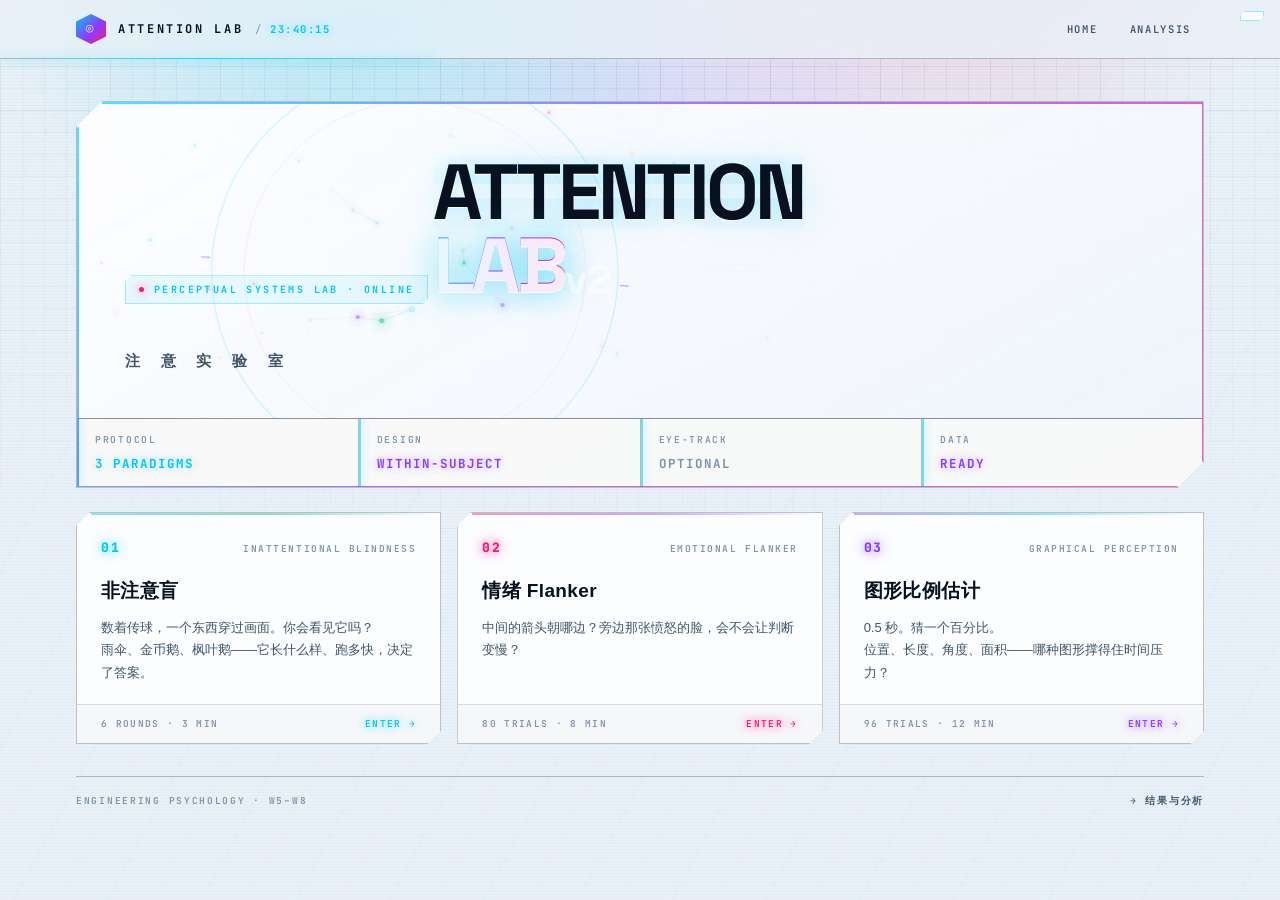
==== commit 4c05b0c5: "UI v6: light cyberpunk holographic dashboard Co-authored-by: Cursor <cursoragent@cursor.com>" ====
--- a/index.html
+++ b/index.html
@@ -8,6 +8,7 @@
 </head>
 <body>
 <div class="aurora"></div>
+<div class="datastream"></div>
 
 <div class="topbar"><div class="topbar-inner">
   <span class="brand">
@@ -31,10 +32,9 @@
         <span class="dot"></span>
         <span>Perceptual Systems Lab · Online</span>
       </div>
-      <div class="hero-title">
-        ATTENTION<br>
-        <span class="accent">LAB</span><span class="dim">.v2</span>
-      </div>
+      <h1 class="glitch" data-text="ATTENTION">
+        ATTENTION<br><span class="accent">LAB</span><span class="dim">v2</span>
+      </h1>
       <div class="hero-zh">注 意 实 验 室</div>
     </div>
     <div class="hud">
@@ -97,6 +97,16 @@
   const focal = { x: -9999, y: -9999, r: 150, target: 150, pulse: 0 };
   const N = 78;
 
+  /* 赛博朋克霓虹信号色 */
+  const COL = {
+    grn: [0, 184, 132],
+    cyn: [0, 200, 240],
+    amb: [230, 180, 0],
+    mg:  [245, 25, 126],
+    vi:  [139, 61, 255]
+  };
+  const HUES = ['cyn','cyn','mg','vi','grn','amb'];
+
   function resize(){
     const box = cv.parentElement.getBoundingClientRect();
     DPR = Math.min(devicePixelRatio || 1, 2);
@@ -115,19 +125,14 @@
         vx: (Math.random() - .5) * 0.16,
         vy: (Math.random() - .5) * 0.16,
         r: 0.9 + Math.random() * 1.6,
-        h: Math.random() < .18 ? 'amb' : (Math.random() < .5 ? 'grn' : 'cyn'),
+        h: HUES[Math.floor(Math.random() * HUES.length)],
         tw: Math.random() * Math.PI * 2,
         tws: 0.006 + Math.random() * 0.014,
       });
     }
   }
 
-  /* 浅色底上的信号色（加深以保证对比度） */
-  const COL = {
-    grn: [13, 148, 104],
-    cyn: [8, 145, 178],
-    amb: [217, 119, 6]
-  };
+  /* 赛博朋克霓虹信号色（已在上方定义 COL / HUES） */
 
   function draw(){
     ctx.clearRect(0, 0, W, H);
@@ -147,61 +152,91 @@
     const d2f = p => Math.hypot(p.x - focal.x, p.y - focal.y);
     const R = focal.r + focal.pulse * 90;
 
-    /* ① 结构连线：只在中央凹内出现 */
-    ctx.lineWidth = 0.7;
+    /* ① 结构连线：只在中央凹内，青品渐变 */
+    ctx.lineWidth = 0.8;
     for (let i = 0; i < pts.length; i++){
       for (let j = i + 1; j < pts.length; j++){
         const a = pts[i], b = pts[j];
         const d = Math.hypot(a.x - b.x, a.y - b.y);
-        if (d > 74) continue;
+        if (d > 78) continue;
         const mx = (a.x + b.x) / 2, my = (a.y + b.y) / 2;
         const fd = Math.hypot(mx - focal.x, my - focal.y);
         if (fd > R) continue;
-        const al = (1 - fd / R) * (1 - d / 74) * 0.34;
+        const al = (1 - fd / R) * (1 - d / 78) * 0.42;
         if (al <= 0.01) continue;
-        ctx.strokeStyle = `rgba(13,148,104,${al.toFixed(3)})`;
+        // 靠得最近的用青色，稍远用品红
+        const g = ctx.createLinearGradient(a.x, a.y, b.x, b.y);
+        g.addColorStop(0, `rgba(0,200,240,${al.toFixed(3)})`);
+        g.addColorStop(1, `rgba(245,25,126,${(al * .75).toFixed(3)})`);
+        ctx.strokeStyle = g;
         ctx.beginPath(); ctx.moveTo(a.x, a.y); ctx.lineTo(b.x, b.y); ctx.stroke();
       }
     }
 
-    /* ② 粒子本体 */
+    /* ② 粒子本体：多层霓虹光晕 */
     for (const p of pts){
       const fd = d2f(p);
       const focus = fd <= R ? 1 - fd / R : 0;
       const outer = fd <= R ? 0 : Math.max(0, 1 - (fd - R) / (R * 2.0));
-      const glow = Math.max(focus, outer * 0.30);
-      const twinkle = 0.62 + 0.38 * Math.sin(p.tw);
+      const glow = Math.max(focus, outer * 0.28);
+      const twinkle = 0.60 + 0.40 * Math.sin(p.tw);
       const al = Math.min(1, glow * twinkle);
       if (al < 0.02) continue;
       const c = COL[p.h];
-      const size = p.r * (0.55 + glow * 0.85);
-
-      const g = ctx.createRadialGradient(p.x, p.y, 0, p.x, p.y, size * 5);
-      g.addColorStop(0, `rgba(${c[0]},${c[1]},${c[2]},${(al * .30).toFixed(3)})`);
+      const size = p.r * (0.55 + glow * 1.0);
+
+      // 外圈大光晕
+      const g = ctx.createRadialGradient(p.x, p.y, 0, p.x, p.y, size * 6);
+      g.addColorStop(0, `rgba(${c[0]},${c[1]},${c[2]},${(al * .34).toFixed(3)})`);
+      g.addColorStop(0.45, `rgba(${c[0]},${c[1]},${c[2]},${(al * .10).toFixed(3)})`);
       g.addColorStop(1, `rgba(${c[0]},${c[1]},${c[2]},0)`);
       ctx.fillStyle = g;
-      ctx.beginPath(); ctx.arc(p.x, p.y, size * 5, 0, Math.PI * 2); ctx.fill();
-
+      ctx.beginPath(); ctx.arc(p.x, p.y, size * 6, 0, Math.PI * 2); ctx.fill();
+
+      // 核心亮点
       ctx.fillStyle = `rgba(${c[0]},${c[1]},${c[2]},${al.toFixed(3)})`;
       ctx.beginPath(); ctx.arc(p.x, p.y, size, 0, Math.PI * 2); ctx.fill();
-    }
-
-    /* ③ 中央凹准星环 */
+
+      // 强聚焦时加白芯
+      if (focus > 0.55){
+        ctx.fillStyle = `rgba(255,255,255,${(focus * 0.75).toFixed(3)})`;
+        ctx.beginPath(); ctx.arc(p.x, p.y, size * 0.45, 0, Math.PI * 2); ctx.fill();
+      }
+    }
+
+    /* ③ 中央凹：青品双环 + 旋转刻度 */
     if (focal.x > -1000){
-      const rr = R * 1.28;
-      ctx.strokeStyle = `rgba(13,148,104,${(0.14 + focal.pulse * 0.28).toFixed(3)})`;
-      ctx.lineWidth = 1;
+      const rr = R * 1.30;
+
+      ctx.strokeStyle = `rgba(0,200,240,${(0.18 + focal.pulse * 0.32).toFixed(3)})`;
+      ctx.lineWidth = 1.2;
       ctx.beginPath(); ctx.arc(focal.x, focal.y, rr, 0, Math.PI * 2); ctx.stroke();
 
-      ctx.strokeStyle = `rgba(8,145,178,${(0.30 + focal.pulse * 0.32).toFixed(3)})`;
+      ctx.strokeStyle = `rgba(245,25,126,${(0.10 + focal.pulse * 0.24).toFixed(3)})`;
+      ctx.lineWidth = 0.8;
+      ctx.beginPath(); ctx.arc(focal.x, focal.y, rr * 0.84, 0, Math.PI * 2); ctx.stroke();
+
+      // 旋转的四向刻度
+      const spin = performance.now() * 0.0009;
+      ctx.strokeStyle = `rgba(139,61,255,${(0.42 + focal.pulse * 0.35).toFixed(3)})`;
+      ctx.lineWidth = 1.4;
       for (let k = 0; k < 4; k++){
-        const a = k * Math.PI / 2 + Math.PI / 4;
-        const x1 = focal.x + Math.cos(a) * (rr + 3);
-        const y1 = focal.y + Math.sin(a) * (rr + 3);
-        const x2 = focal.x + Math.cos(a) * (rr + 9);
-        const y2 = focal.y + Math.sin(a) * (rr + 9);
+        const a = k * Math.PI / 2 + spin;
+        const x1 = focal.x + Math.cos(a) * (rr + 2);
+        const y1 = focal.y + Math.sin(a) * (rr + 2);
+        const x2 = focal.x + Math.cos(a) * (rr + 11);
+        const y2 = focal.y + Math.sin(a) * (rr + 11);
         ctx.beginPath(); ctx.moveTo(x1, y1); ctx.lineTo(x2, y2); ctx.stroke();
       }
+      // 十字准线（极淡）
+      ctx.strokeStyle = `rgba(0,200,240,${(0.06 + focal.pulse * 0.14).toFixed(3)})`;
+      ctx.lineWidth = 0.7;
+      ctx.beginPath();
+      ctx.moveTo(focal.x - rr * 1.7, focal.y); ctx.lineTo(focal.x - rr * 1.1, focal.y);
+      ctx.moveTo(focal.x + rr * 1.1, focal.y); ctx.lineTo(focal.x + rr * 1.7, focal.y);
+      ctx.moveTo(focal.x, focal.y - rr * 1.7); ctx.lineTo(focal.x, focal.y - rr * 1.1);
+      ctx.moveTo(focal.x, focal.y + rr * 1.1); ctx.lineTo(focal.x, focal.y + rr * 1.7);
+      ctx.stroke();
     }
 
     requestAnimationFrame(draw);
--- a/css/style.css
+++ b/css/style.css
@@ -1,43 +1,51 @@
 /* ============================================================
-   ATTENTION LAB · 观测终端 v4
-   风格：暗色仪器面板 / 磷光读数 / 等宽字排布 / 中央凹隐喻
+   ATTENTION LAB · CYBERDECK v6
+   风格：浅色赛博朋克 / 日间全息仪表盘
    ------------------------------------------------------------
-   设计要点
-   · 面板 = 四角准星框 + 极细网格底，像示波器与航电面板
-   · 强调色用磷光绿与信号青，读数一律等宽字
-   · 首页 Canvas 画「注意力场」：粒子星座 + 中央凹明暗
-   · 动效全部可被 prefers-reduced-motion 关闭
-   · 刺激画布区（.stage）保持零装饰，确保计时纯净
-   ============================================================ */
-@import url('https://fonts.googleapis.com/css2?family=JetBrains+Mono:wght@300;400;500;700&family=Space+Grotesk:wght@400;500;600;700&display=swap');
+   · 霓虹青 + 品红 + 紫 + 荧光黄，在浅底上做发光
+   · 切角几何（clip-path），赛博朋克标志性轮廓
+   · 故障标题（glitch）、数据流条纹、扫描光束
+   · 等宽字排布，读数式界面
+   · 刺激画布区（.stage）保持零装饰
+   ============================================================ */
+@import url('https://fonts.googleapis.com/css2?family=JetBrains+Mono:wght@300;400;500;700;800&family=Space+Grotesk:wght@400;500;600;700&display=swap');
 
 :root{
-  /* 底 —— 浅色纸面 */
-  --bg:#f4f7f9;
-  --bg-2:#eef2f6;
-  --panel:rgba(255,255,255,.90);
-  --panel-2:rgba(255,255,255,.72);
+  /* 底 */
+  --bg:#eaf0f7;
+  --bg-deep:#dfe8f3;
+  --panel:rgba(255,255,255,.86);
+  --panel-2:rgba(255,255,255,.62);
+
   /* 墨 */
-  --ink:#0f1a22;
-  --ink-2:#576975;
-  --ink-3:#8a9aa6;
+  --ink:#08111f;
+  --ink-2:#41546b;
+  --ink-3:#7f93a8;
+
+  /* 霓虹 */
+  --cy:#00c8f0;
+  --cy-hot:#00e5ff;
+  --mg:#f5197e;
+  --mg-hot:#ff2d95;
+  --vi:#8b3dff;
+  --yl:#e6b400;
+  --gr:#00b884;
+
   /* 线 */
-  --line:rgba(23,72,94,.13);
-  --line-2:rgba(23,72,94,.26);
-  /* 信号色（浅底上加深，保证对比） */
-  --grn:#0d9479;
-  --grn-dim:rgba(13,148,121,.55);
-  --cyn:#0891b2;
-  --amb:#d97706;
-  --mag:#db2777;
-  --vio:#7c3aed;
+  --line:rgba(8,17,31,.13);
+  --line-2:rgba(8,17,31,.26);
+  --grid:rgba(0,140,180,.10);
+  --grid-2:rgba(139,61,255,.055);
+
   /* 语义 */
-  --ok:#0d9479;
-  --warn:#d97706;
-  --err:#e11d48;
-  /* 尺寸 */
-  --r:4px;
-  --r-lg:6px;
+  --ok:#00a878;
+  --warn:#d98800;
+  --err:#e01b4c;
+
+  /* 几何 */
+  --cut:14px;
+  --r:2px;
+
   /* 字 */
   --mono:"JetBrains Mono","SF Mono","Cascadia Code",ui-monospace,monospace;
   --disp:"Space Grotesk","JetBrains Mono",system-ui,sans-serif;
@@ -48,52 +56,82 @@
 *{box-sizing:border-box;margin:0;padding:0}
 html{height:100%}
 body{
-  min-height:100%;font-family:var(--zh);
-  color:var(--ink);font-size:15px;line-height:1.75;
-  background:var(--bg);
-  -webkit-font-smoothing:antialiased;
-  position:relative;overflow-x:hidden;
-}
-
-/* ---------- 底纹：网格 + 扫描线 ---------- */
+  min-height:100%;font-family:var(--zh);color:var(--ink);
+  font-size:15px;line-height:1.72;-webkit-font-smoothing:antialiased;
+  background:var(--bg);position:relative;overflow-x:hidden;
+}
+
+/* ---------- 底纹层 ---------- */
+/* 1) 透视网格：细密青色网格 + 顶部渐隐 */
 body::before{
   content:"";position:fixed;inset:0;z-index:0;pointer-events:none;
   background-image:
-    linear-gradient(rgba(23,72,94,.055) 1px,transparent 1px),
-    linear-gradient(90deg,rgba(23,72,94,.055) 1px,transparent 1px);
-  background-size:44px 44px;
-  mask-image:radial-gradient(ellipse 90% 70% at 50% 0%,#000 20%,transparent 88%);
-  -webkit-mask-image:radial-gradient(ellipse 90% 70% at 50% 0%,#000 20%,transparent 88%);
-}
+    linear-gradient(var(--grid) 1px,transparent 1px),
+    linear-gradient(90deg,var(--grid) 1px,transparent 1px),
+    linear-gradient(var(--grid-2) 1px,transparent 1px),
+    linear-gradient(90deg,var(--grid-2) 1px,transparent 1px);
+  background-size:22px 22px,22px 22px,110px 110px,110px 110px;
+  mask-image:radial-gradient(ellipse 105% 80% at 50% 0%,#000 15%,transparent 92%);
+  -webkit-mask-image:radial-gradient(ellipse 105% 80% at 50% 0%,#000 15%,transparent 92%);
+}
+/* 2) 扫描线 + 缓慢下移 */
 body::after{
-  content:"";position:fixed;inset:0;z-index:1;pointer-events:none;opacity:.30;
+  content:"";position:fixed;inset:0;z-index:1;pointer-events:none;opacity:.5;
   background:repeating-linear-gradient(
-    180deg,rgba(23,72,94,.045) 0 1px,transparent 1px 4px);
-  animation:scanDrift 8s linear infinite;
-}
-@keyframes scanDrift{from{background-position-y:0}to{background-position-y:8px}}
-
-/* 顶部一束极淡的辉光 */
+    180deg,rgba(0,120,160,.055) 0 1px,transparent 1px 3px);
+  animation:scanDrift 6s linear infinite;
+}
+@keyframes scanDrift{from{background-position-y:0}to{background-position-y:6px}}
+
+/* 3) 顶部双色辉光（青 + 品红） */
 .aurora{
-  position:fixed;top:-30vh;left:50%;transform:translateX(-50%);
-  width:120vw;height:70vh;z-index:0;pointer-events:none;
-  background:radial-gradient(ellipse 50% 50% at 50% 50%,
-    rgba(13,148,121,.07) 0%,rgba(8,145,178,.05) 35%,transparent 70%);
-  filter:blur(20px);
-  animation:breathe 10s ease-in-out infinite;
-}
-@keyframes breathe{
-  0%,100%{opacity:.70;transform:translateX(-50%) scale(1)}
-  50%{opacity:1;transform:translateX(-50%) scale(1.06)}
-}
+  position:fixed;top:-34vh;left:0;right:0;height:78vh;z-index:0;
+  pointer-events:none;
+  background:
+    radial-gradient(ellipse 42% 60% at 28% 44%,rgba(0,200,240,.24) 0%,transparent 66%),
+    radial-gradient(ellipse 38% 55% at 74% 36%,rgba(245,25,126,.16) 0%,transparent 64%),
+    radial-gradient(ellipse 30% 40% at 52% 60%,rgba(139,61,255,.13) 0%,transparent 68%);
+  filter:blur(26px);
+  animation:auraShift 14s ease-in-out infinite alternate;
+}
+@keyframes auraShift{
+  0%{transform:translateX(-2%) scale(1);opacity:.85}
+  100%{transform:translateX(2%) scale(1.07);opacity:1}
+}
+
+/* 4) 数据流条纹（极淡对角） */
+.datastream{
+  position:fixed;inset:0;z-index:0;pointer-events:none;opacity:.5;
+  background:repeating-linear-gradient(
+    -62deg,
+    transparent 0 38px,
+    rgba(0,200,240,.045) 38px 40px,
+    transparent 40px 82px,
+    rgba(245,25,126,.032) 82px 83px);
+  animation:streamFlow 22s linear infinite;
+}
+@keyframes streamFlow{from{background-position:0 0}to{background-position:200px 0}}
 
 /* ---------- 顶栏 ---------- */
 .topbar{
   position:sticky;top:0;z-index:60;
-  background:rgba(255,255,255,.86);
-  backdrop-filter:blur(14px) saturate(1.3);
-  -webkit-backdrop-filter:blur(14px) saturate(1.3);
-  border-bottom:1px solid var(--line);
+  background:rgba(234,240,247,.80);
+  backdrop-filter:blur(18px) saturate(1.5);
+  -webkit-backdrop-filter:blur(18px) saturate(1.5);
+  border-bottom:1px solid var(--line-2);
+}
+/* 顶栏底部一条霓虹扫描线 */
+.topbar::after{
+  content:"";position:absolute;left:0;bottom:-1px;height:1px;width:34%;
+  background:linear-gradient(90deg,transparent,var(--cy-hot),transparent);
+  box-shadow:0 0 12px var(--cy);
+  animation:topSweep 5.5s ease-in-out infinite;
+}
+@keyframes topSweep{
+  0%{left:-34%;opacity:0}
+  15%{opacity:1}
+  85%{opacity:1}
+  100%{left:100%;opacity:0}
 }
 .topbar-inner{
   max-width:1180px;margin:0 auto;padding:0 26px;height:58px;
@@ -101,473 +139,612 @@
 }
 .brand{
   display:flex;align-items:center;gap:12px;
-  font-family:var(--mono);font-size:12.5px;font-weight:500;
-  letter-spacing:.16em;text-transform:uppercase;color:var(--ink);
+  font-family:var(--mono);font-size:12px;font-weight:700;
+  letter-spacing:.22em;text-transform:uppercase;color:var(--ink);
 }
 .brand .logo{
-  width:26px;height:26px;flex-shrink:0;position:relative;
-  border:1px solid var(--grn-dim);border-radius:2px;
-  display:inline-flex;align-items:center;justify-content:center;
-  color:var(--grn);font-size:11px;
-  box-shadow:0 0 12px rgba(13,148,121,.20),inset 0 0 8px rgba(13,148,121,.08);
-}
-.brand .logo::after{
-  content:"";position:absolute;inset:0;border-radius:2px;
-  box-shadow:0 0 0 1px rgba(13,148,121,.0);
-  animation:logoPing 3.2s ease-out infinite;
-}
-@keyframes logoPing{
-  0%{box-shadow:0 0 0 0 rgba(13,148,121,.35)}
-  70%{box-shadow:0 0 0 9px rgba(13,148,121,0)}
-  100%{box-shadow:0 0 0 0 rgba(13,148,121,0)}
-}
-.brand .stat{color:var(--ink-3);font-size:11px}
-.brand .stat b{color:var(--grn);font-weight:500}
-.nav{display:flex;align-items:center;gap:4px}
+  width:30px;height:30px;flex-shrink:0;display:inline-flex;
+  align-items:center;justify-content:center;position:relative;
+  color:#fff;font-size:12px;font-weight:800;
+  background:linear-gradient(135deg,var(--cy),var(--vi) 55%,var(--mg));
+  clip-path:polygon(50% 0,100% 25%,100% 75%,50% 100%,0 75%,0 25%);
+  box-shadow:0 0 18px rgba(0,200,240,.55);
+  animation:hexPulse 2.8s ease-in-out infinite;
+}
+@keyframes hexPulse{
+  0%,100%{box-shadow:0 0 16px rgba(0,200,240,.45)}
+  50%{box-shadow:0 0 28px rgba(245,25,126,.55)}
+}
+.brand .stat{font-size:10.5px;font-weight:400;letter-spacing:.14em;color:var(--ink-3)}
+.brand .stat b{color:var(--cy);font-weight:700;text-shadow:0 0 10px rgba(0,200,240,.55)}
+
+.nav{display:flex;align-items:center;gap:6px}
 .nav a{
-  font-family:var(--mono);font-size:11.5px;letter-spacing:.12em;text-transform:uppercase;
-  color:var(--ink-2);text-decoration:none;padding:6px 12px;border-radius:3px;
-  border:1px solid transparent;transition:color .16s,border-color .16s,background .16s;
-}
-.nav a:hover{color:var(--grn);border-color:var(--line-2);background:rgba(13,148,121,.04)}
+  font-family:var(--mono);font-size:10.5px;font-weight:600;
+  letter-spacing:.16em;text-transform:uppercase;
+  color:var(--ink-2);text-decoration:none;
+  padding:7px 13px;position:relative;
+  clip-path:polygon(7px 0,100% 0,100% calc(100% - 7px),calc(100% - 7px) 100%,0 100%,0 7px);
+  transition:color .15s,background .15s;
+}
+.nav a:hover{
+  color:var(--mg);background:rgba(245,25,126,.07);
+  text-shadow:0 0 10px rgba(245,25,126,.4);
+}
 
 /* ---------- 布局 ---------- */
-.wrap{max-width:920px;margin:0 auto;padding:44px 26px 90px;position:relative;z-index:2}
+.wrap{max-width:920px;margin:0 auto;padding:42px 26px 90px;position:relative;z-index:2}
 .wrap-wide{max-width:1180px}
 
-/* ---------- 面板（四角准星） ---------- */
-.card,.chart-box,.exp-card,.kpi{position:relative}
+/* ============================================================
+   切角面板
+   ============================================================ */
+.card,.exp-card,.chart-box,.kpi{
+  position:relative;
+  clip-path:polygon(
+    var(--cut) 0, 100% 0, 100% calc(100% - var(--cut)),
+    calc(100% - var(--cut)) 100%, 0 100%, 0 var(--cut));
+}
 .card{
-  background:linear-gradient(180deg,rgba(255,255,255,.94),rgba(250,252,253,.90));
-  border:1px solid var(--line);
-  border-radius:var(--r-lg);
-  padding:34px 38px;
-  backdrop-filter:blur(6px);
-  transition:border-color .25s,box-shadow .25s;
-}
-/* 四角准星 */
-.card::before,.exp-card::before{
-  content:"";position:absolute;inset:-1px;pointer-events:none;opacity:.75;
-  --c:var(--acc,var(--line-2));
-  background:
-    linear-gradient(var(--c),var(--c)) left top/16px 1px no-repeat,
-    linear-gradient(var(--c),var(--c)) left top/1px 16px no-repeat,
-    linear-gradient(var(--c),var(--c)) right top/16px 1px no-repeat,
-    linear-gradient(var(--c),var(--c)) right top/1px 16px no-repeat,
-    linear-gradient(var(--c),var(--c)) left bottom/16px 1px no-repeat,
-    linear-gradient(var(--c),var(--c)) left bottom/1px 16px no-repeat,
-    linear-gradient(var(--c),var(--c)) right bottom/16px 1px no-repeat,
-    linear-gradient(var(--c),var(--c)) right bottom/1px 16px no-repeat;
+  background:var(--panel);
+  backdrop-filter:blur(12px) saturate(1.4);
+  -webkit-backdrop-filter:blur(12px) saturate(1.4);
+  padding:32px 36px;
+  border:1px solid var(--line-2);
+  transition:border-color .25s,box-shadow .3s;
+  box-shadow:0 2px 14px -6px rgba(8,17,31,.10),inset 0 1px 0 rgba(255,255,255,.9);
+}
+/* 顶部霓虹描边 */
+.card::before{
+  content:"";position:absolute;top:0;left:var(--cut);right:0;height:2px;
+  background:linear-gradient(90deg,var(--cy),var(--vi) 40%,var(--mg) 75%,transparent);
+  opacity:.85;
 }
 .card+.card{margin-top:18px}
 
 .card h1{
-  font-family:var(--disp);font-size:34px;font-weight:600;
-  letter-spacing:-.02em;line-height:1.15;margin-bottom:10px;color:var(--ink);
+  font-family:var(--disp);font-size:32px;font-weight:700;
+  letter-spacing:-.03em;line-height:1.12;margin-bottom:10px;color:var(--ink);
 }
 .card h2{
-  font-family:var(--disp);font-size:19px;font-weight:600;
-  letter-spacing:-.01em;margin-bottom:12px;color:var(--ink);
-  display:flex;align-items:center;gap:10px;
+  font-family:var(--mono);font-size:15px;font-weight:700;
+  letter-spacing:.06em;text-transform:uppercase;margin-bottom:14px;
+  color:var(--ink);display:flex;align-items:center;gap:11px;
 }
 .card h2::before{
-  content:"";width:3px;height:15px;flex-shrink:0;
-  background:var(--grn);box-shadow:0 0 10px var(--grn-dim);
-}
-.card h3{font-family:var(--mono);font-size:13px;font-weight:500;
-         letter-spacing:.06em;margin-bottom:8px;color:var(--ink)}
-.card p{color:#33424e;margin:10px 0}
-.muted{color:var(--ink-2);font-size:13px;font-family:var(--zh)}
-.hero-sub{color:var(--ink-2);font-size:14.5px;margin:6px 0 14px;max-width:660px}
-
-/* 小标签：仪器式 */
-.tag-mono,.eyebrow{
-  font-family:var(--mono);font-size:10.5px;letter-spacing:.20em;
-  text-transform:uppercase;color:var(--grn);opacity:.85;
-}
-
-/* ---------- 按钮 ---------- */
+  content:"";width:4px;height:16px;flex-shrink:0;
+  background:linear-gradient(180deg,var(--cy),var(--mg));
+  box-shadow:0 0 12px rgba(0,200,240,.7);
+}
+.card h3{font-family:var(--mono);font-size:12.5px;font-weight:600;
+         letter-spacing:.08em;margin-bottom:8px;color:var(--ink)}
+.card p{color:#2c3d4f;margin:10px 0}
+.muted{color:var(--ink-2);font-size:13px}
+.hero-sub{color:var(--ink-2);font-size:14px;margin:6px 0 14px;max-width:680px}
+
+/* ============================================================
+   按钮 · 赛博切角
+   ============================================================ */
 .btn{
   display:inline-flex;align-items:center;gap:9px;
-  font-family:var(--mono);font-size:12.5px;font-weight:500;
-  letter-spacing:.10em;text-transform:uppercase;
-  padding:11px 22px;border-radius:3px;cursor:pointer;
-  color:#ffffff;
-  background:var(--grn);
-  border:1px solid var(--grn);
-  box-shadow:0 0 0 1px rgba(13,148,121,.25),0 0 22px -6px rgba(13,148,121,.55);
-  transition:transform .14s,box-shadow .2s,background .2s,color .2s;
+  font-family:var(--mono);font-size:11.5px;font-weight:700;
+  letter-spacing:.14em;text-transform:uppercase;
+  padding:12px 24px;border:none;cursor:pointer;
+  color:#fff;
+  background:linear-gradient(120deg,var(--vi),var(--mg));
+  clip-path:polygon(10px 0,100% 0,100% calc(100% - 10px),calc(100% - 10px) 100%,0 100%,0 10px);
+  box-shadow:0 0 0 1px rgba(245,25,126,.5),0 6px 22px -8px rgba(245,25,126,.85);
+  transition:transform .14s,box-shadow .22s,filter .2s;
   position:relative;overflow:hidden;
 }
 .btn::after{
   content:"";position:absolute;inset:0;
-  background:linear-gradient(100deg,transparent 30%,rgba(255,255,255,.45) 50%,transparent 70%);
-  transform:translateX(-120%);transition:transform .55s ease;
-}
-.btn:hover{transform:translateY(-1px);
-           box-shadow:0 0 0 1px rgba(13,148,121,.4),0 0 30px -4px rgba(13,148,121,.75)}
-.btn:hover::after{transform:translateX(120%)}
+  background:linear-gradient(100deg,transparent 35%,rgba(255,255,255,.55) 50%,transparent 65%);
+  transform:translateX(-130%);transition:transform .6s ease;
+}
+.btn:hover{
+  transform:translateY(-2px);filter:brightness(1.08);
+  box-shadow:0 0 0 1px rgba(245,25,126,.9),0 10px 32px -8px rgba(245,25,126,1);
+}
+.btn:hover::after{transform:translateX(130%)}
 .btn:active{transform:translateY(0)}
-.btn:disabled{opacity:.32;cursor:not-allowed;transform:none;box-shadow:none}
+.btn:disabled{opacity:.32;cursor:not-allowed;transform:none;filter:grayscale(.6)}
+
 .btn.ghost{
-  background:transparent;color:var(--grn);border:1px solid var(--line-2);box-shadow:none;
-}
-.btn.ghost:hover{border-color:var(--grn-dim);background:rgba(13,148,121,.06);
-                 box-shadow:0 0 18px -8px var(--grn)}
+  background:transparent;color:var(--cy);
+  box-shadow:inset 0 0 0 1.5px rgba(0,200,240,.55);
+}
+.btn.ghost:hover{
+  background:rgba(0,200,240,.09);color:var(--cy);
+  box-shadow:inset 0 0 0 1.5px var(--cy),0 0 20px -4px rgba(0,200,240,.8);
+}
 .btn.gray{
-  background:rgba(255,255,255,.75);color:var(--ink-2);
-  border:1px solid var(--line);box-shadow:none;
-}
-.btn.gray:hover{color:var(--ink);border-color:var(--line-2);background:rgba(255,255,255,.055)}
-.btn.small{padding:7px 14px;font-size:11px}
-.btn-row{display:flex;gap:10px;margin-top:18px;flex-wrap:wrap;align-items:center}
-
-/* ---------- 提示框 ---------- */
+  background:rgba(255,255,255,.72);color:var(--ink-2);
+  box-shadow:inset 0 0 0 1.5px var(--line-2);
+}
+.btn.gray:hover{
+  color:var(--ink);background:#fff;
+  box-shadow:inset 0 0 0 1.5px var(--line-2),0 4px 16px -6px rgba(8,17,31,.3);
+}
+.btn.small{padding:8px 15px;font-size:10px}
+.btn-row{display:flex;gap:11px;margin-top:18px;flex-wrap:wrap;align-items:center}
+
+/* ============================================================
+   提示框
+   ============================================================ */
 .callout{
-  background:rgba(13,148,121,.045);
-  border:1px solid rgba(13,148,121,.18);
-  border-left:2px solid var(--grn);
-  border-radius:2px;padding:14px 18px;margin:16px 0;
-  font-size:13.5px;line-height:1.75;color:#33424e;
-}
-.callout b{color:var(--ink);font-weight:600}
-.callout.warn{background:rgba(217,119,6,.045);border-color:rgba(217,119,6,.22);
-              border-left-color:var(--amb)}
-
-/* ============================================================
-   首页 · 观测台
+  background:rgba(0,200,240,.055);
+  border:1px solid rgba(0,200,240,.28);
+  border-left:3px solid var(--cy);
+  padding:14px 18px;margin:16px 0;font-size:13.5px;line-height:1.75;
+  color:#2c3d4f;
+  clip-path:polygon(0 0,100% 0,100% calc(100% - 9px),calc(100% - 9px) 100%,0 100%);
+  box-shadow:0 0 22px -14px rgba(0,200,240,.9);
+}
+.callout b{color:var(--ink);font-weight:700}
+.callout.warn{
+  background:rgba(230,180,0,.07);border-color:rgba(230,180,0,.34);
+  border-left-color:var(--yl);
+  box-shadow:0 0 22px -14px rgba(230,180,0,.9);
+}
+
+/* ============================================================
+   首页 · HERO
    ============================================================ */
 .hero{
-  position:relative;border:1px solid var(--line);border-radius:var(--r-lg);
-  background:linear-gradient(180deg,rgba(255,255,255,.96),rgba(248,251,252,.94));
-  overflow:hidden;padding:0;
-}
-/* 四角准星 */
+  position:relative;
+  background:
+    linear-gradient(150deg,rgba(255,255,255,.94),rgba(238,244,251,.90));
+  border:1px solid var(--line-2);
+  overflow:hidden;
+  clip-path:polygon(26px 0,100% 0,100% calc(100% - 26px),calc(100% - 26px) 100%,0 100%,0 26px);
+  box-shadow:0 4px 28px -14px rgba(8,17,31,.22),inset 0 1px 0 rgba(255,255,255,.95);
+}
+/* 双色霓虹描边 */
 .hero::before{
-  content:"";position:absolute;inset:-1px;z-index:4;pointer-events:none;
-  --c:var(--grn-dim);
-  background:
-    linear-gradient(var(--c),var(--c)) left top/22px 1px no-repeat,
-    linear-gradient(var(--c),var(--c)) left top/1px 22px no-repeat,
-    linear-gradient(var(--c),var(--c)) right top/22px 1px no-repeat,
-    linear-gradient(var(--c),var(--c)) right top/1px 22px no-repeat,
-    linear-gradient(var(--c),var(--c)) left bottom/22px 1px no-repeat,
-    linear-gradient(var(--c),var(--c)) left bottom/1px 22px no-repeat,
-    linear-gradient(var(--c),var(--c)) right bottom/22px 1px no-repeat,
-    linear-gradient(var(--c),var(--c)) right bottom/1px 22px no-repeat;
-}
-/* Canvas 铺满作为背景 */
+  content:"";position:absolute;inset:0;z-index:5;pointer-events:none;
+  clip-path:polygon(26px 0,100% 0,100% calc(100% - 26px),calc(100% - 26px) 100%,0 100%,0 26px);
+  padding:1.5px;
+  background:linear-gradient(135deg,var(--cy-hot),var(--vi) 45%,var(--mg-hot));
+  -webkit-mask:linear-gradient(#000 0 0) content-box,linear-gradient(#000 0 0);
+  -webkit-mask-composite:xor;mask-composite:exclude;
+  opacity:.75;
+}
 #hero-field{position:absolute;inset:0;width:100%;height:100%;display:block;z-index:0}
-.hero-inner{position:relative;z-index:3;padding:52px 46px 46px;pointer-events:none}
+.hero-inner{position:relative;z-index:3;padding:54px 48px 44px;pointer-events:none}
 .hero-inner > *{pointer-events:auto}
 
 .hero-kicker{
-  display:flex;align-items:center;gap:10px;margin-bottom:26px;
-  font-family:var(--mono);font-size:10.5px;letter-spacing:.24em;
-  text-transform:uppercase;color:var(--ink-3);
+  display:inline-flex;align-items:center;gap:10px;margin-bottom:30px;
+  font-family:var(--mono);font-size:10px;font-weight:700;
+  letter-spacing:.24em;text-transform:uppercase;
+  color:var(--cy);background:rgba(0,200,240,.08);
+  padding:5px 13px;
+  clip-path:polygon(6px 0,100% 0,100% calc(100% - 6px),calc(100% - 6px) 100%,0 100%,0 6px);
+  border:1px solid rgba(0,200,240,.32);
 }
 .hero-kicker .dot{
-  width:5px;height:5px;border-radius:50%;background:var(--grn);
-  box-shadow:0 0 8px var(--grn);animation:blink 2.4s steps(1) infinite;
-}
-@keyframes blink{0%,60%{opacity:1}61%,100%{opacity:.18}}
-
-.hero-title{
-  font-family:var(--disp);font-size:clamp(38px,6vw,62px);font-weight:600;
-  line-height:1.02;letter-spacing:-.035em;color:var(--ink);
-  margin-bottom:6px;
-}
-.hero-title .dim{color:var(--ink-3)}
-.hero-title .accent{
-  color:var(--grn);text-shadow:0 0 26px rgba(13,148,121,.35);
-}
+  width:5px;height:5px;border-radius:50%;background:var(--mg);
+  box-shadow:0 0 10px var(--mg);animation:blink 1.8s steps(1) infinite;
+}
+@keyframes blink{0%,55%{opacity:1}56%,100%{opacity:.15}}
+
+/* ---------- 故障标题 ---------- */
+.glitch{
+  position:relative;display:inline-block;
+  font-family:var(--disp);font-weight:700;
+  font-size:clamp(44px,7.2vw,78px);line-height:.94;
+  letter-spacing:-.045em;color:var(--ink);
+  margin-bottom:8px;
+  text-shadow:
+    0 1px 0 rgba(255,255,255,.9),
+    0 0 34px rgba(0,200,240,.22);
+}
+.glitch::before,.glitch::after{
+  content:attr(data-text);position:absolute;left:0;top:0;
+  width:100%;overflow:hidden;pointer-events:none;
+}
+.glitch::before{
+  color:var(--cy-hot);z-index:-1;
+  animation:glitchA 3.6s infinite steps(1);
+  clip-path:inset(0 0 62% 0);
+}
+.glitch::after{
+  color:var(--mg-hot);z-index:-2;
+  animation:glitchB 3.9s infinite steps(1);
+  clip-path:inset(58% 0 0 0);
+}
+@keyframes glitchA{
+  0%,88%,100%{transform:translate(0);opacity:0}
+  89%{transform:translate(-3px,-2px);opacity:.9}
+  91%{transform:translate(2px,1px);opacity:.75}
+  93%{transform:translate(-2px,2px);opacity:.85}
+  95%{transform:translate(0);opacity:0}
+}
+@keyframes glitchB{
+  0%,84%,100%{transform:translate(0);opacity:0}
+  85%{transform:translate(3px,2px);opacity:.85}
+  87%{transform:translate(-2px,-1px);opacity:.7}
+  90%{transform:translate(2px,-2px);opacity:.8}
+  92%{transform:translate(0);opacity:0}
+}
+.glitch .accent{
+  background:linear-gradient(100deg,var(--cy) 0%,var(--vi) 48%,var(--mg) 100%);
+  -webkit-background-clip:text;background-clip:text;
+  -webkit-text-fill-color:transparent;
+  filter:drop-shadow(0 0 16px rgba(0,200,240,.45));
+}
+.glitch .dim{
+  -webkit-text-fill-color:transparent;
+  color:var(--ink-3);opacity:.55;font-size:.52em;
+  letter-spacing:0;
+}
+
 .hero-zh{
-  font-family:var(--zh);font-size:16px;letter-spacing:.42em;
-  color:var(--ink-2);margin-bottom:26px;font-weight:400;
-}
-.hero-desc{
-  max-width:520px;font-size:14px;line-height:1.85;color:#576975;margin-bottom:0;
-}
-
-/* 首页读数条 */
+  font-family:var(--zh);font-size:15px;font-weight:600;
+  letter-spacing:.55em;color:var(--ink-2);
+  margin:14px 0 0;
+}
+
+/* HUD 读数条 */
 .hud{
-  display:grid;grid-template-columns:repeat(auto-fit,minmax(140px,1fr));
-  gap:1px;background:var(--line);
-  border-top:1px solid var(--line);position:relative;z-index:3;
+  display:grid;grid-template-columns:repeat(auto-fit,minmax(148px,1fr));
+  gap:1px;background:var(--line-2);
+  border-top:1px solid var(--line-2);
+  position:relative;z-index:3;
 }
 .hud-cell{
-  background:rgba(255,255,255,.92);padding:13px 18px;
-  font-family:var(--mono);font-size:10.5px;letter-spacing:.14em;
-  text-transform:uppercase;color:var(--ink-3);
-}
-.hud-cell b{display:block;color:var(--grn);font-size:13px;font-weight:500;
-            margin-top:3px;letter-spacing:.06em}
-.hud-cell b.cy{color:var(--cyn)}
-.hud-cell b.dim{color:var(--ink-2)}
-
-/* ---------- 实验选择（仪器卡） ---------- */
+  background:rgba(255,255,255,.90);padding:13px 18px;
+  font-family:var(--mono);font-size:9.5px;font-weight:600;
+  letter-spacing:.18em;text-transform:uppercase;color:var(--ink-3);
+  position:relative;overflow:hidden;
+}
+.hud-cell::after{
+  content:"";position:absolute;left:0;top:0;width:2px;height:100%;
+  background:var(--cy);opacity:.55;
+  box-shadow:0 0 10px var(--cy);
+}
+.hud-cell b{
+  display:block;font-size:12.5px;font-weight:700;
+  margin-top:4px;letter-spacing:.08em;color:var(--cy);
+  text-shadow:0 0 10px rgba(0,200,240,.45);
+}
+.hud-cell b.cy{color:var(--vi);text-shadow:0 0 10px rgba(139,61,255,.45)}
+.hud-cell b.dim{color:var(--ink-3);text-shadow:none}
+
+/* ============================================================
+   实验卡
+   ============================================================ */
 .grid-exp{
-  display:grid;grid-template-columns:repeat(auto-fit,minmax(310px,1fr));
-  gap:16px;margin-top:26px;
+  display:grid;grid-template-columns:repeat(auto-fit,minmax(312px,1fr));
+  gap:16px;margin-top:24px;
 }
 .exp-card{
-  --acc:var(--grn);
-  background:linear-gradient(180deg,rgba(255,255,255,.95),rgba(250,252,253,.92));
-  border:1px solid var(--line);border-radius:var(--r-lg);
-  padding:26px 26px 0;text-decoration:none;color:var(--ink);
+  --acc:var(--cy);
+  --acc2:var(--vi);
+  background:var(--panel);
+  backdrop-filter:blur(10px) saturate(1.35);
+  -webkit-backdrop-filter:blur(10px) saturate(1.35);
+  padding:24px 24px 0;text-decoration:none;color:var(--ink);
   display:flex;flex-direction:column;
-  transition:border-color .25s,transform .2s,box-shadow .3s;
-  overflow:hidden;
-}
-.exp-card::before{--c:var(--acc);opacity:0;transition:opacity .25s}
+  border:1px solid var(--line-2);
+  transition:transform .22s,box-shadow .3s,border-color .25s;
+  box-shadow:0 2px 14px -8px rgba(8,17,31,.14);
+}
+.exp-card::before{
+  content:"";position:absolute;top:0;left:var(--cut);right:0;height:2px;
+  background:linear-gradient(90deg,var(--acc),var(--acc2),transparent);
+  opacity:.45;transition:opacity .25s;
+}
 .exp-card::after{
-  content:"";position:absolute;left:0;right:0;bottom:0;height:1px;
-  background:linear-gradient(90deg,transparent,var(--acc),transparent);
+  content:"";position:absolute;inset:0;pointer-events:none;
+  background:linear-gradient(155deg,transparent 55%,rgba(0,200,240,.07) 100%);
   opacity:0;transition:opacity .3s;
 }
 .exp-card:hover{
-  transform:translateY(-3px);border-color:var(--acc);
-  box-shadow:0 0 0 1px rgba(255,255,255,.02),0 18px 44px -22px var(--acc);
-}
-.exp-card:hover::before,.exp-card:hover::after{opacity:1}
-
-.exp-head{display:flex;align-items:baseline;justify-content:space-between;
-          margin-bottom:16px;font-family:var(--mono);font-size:10.5px;
-          letter-spacing:.18em;text-transform:uppercase;color:var(--ink-3)}
-.exp-head .idx{color:var(--acc);font-size:12px;font-weight:500}
+  transform:translateY(-4px);
+  border-color:var(--acc);
+  box-shadow:0 0 0 1px var(--acc),0 20px 44px -20px var(--acc);
+}
+.exp-card:hover::before{opacity:1}
+.exp-card:hover::after{opacity:1}
+
+.exp-head{
+  display:flex;align-items:baseline;justify-content:space-between;
+  margin-bottom:16px;font-family:var(--mono);font-size:9.5px;
+  font-weight:600;letter-spacing:.16em;text-transform:uppercase;
+  color:var(--ink-3);
+}
+.exp-head .idx{
+  font-size:13px;font-weight:800;color:var(--acc);
+  text-shadow:0 0 12px var(--acc);
+}
 .exp-card h3{
-  font-family:var(--zh);font-size:19px;font-weight:600;
-  letter-spacing:.02em;margin:0 0 8px;color:var(--ink);
+  font-family:var(--zh);font-size:19px;font-weight:700;
+  letter-spacing:.02em;margin:0 0 9px;color:var(--ink);
 }
 .exp-card .desc{
-  font-size:13px;color:#5d6f7c;line-height:1.75;margin:0 0 20px;flex:1;
+  font-size:13px;color:var(--ink-2);line-height:1.72;margin:0 0 20px;flex:1;
 }
 .exp-card .foot{
   display:flex;align-items:center;justify-content:space-between;
-  margin:0 -26px;padding:11px 26px;
-  border-top:1px solid var(--line);background:rgba(23,72,94,.035);
-  font-family:var(--mono);font-size:10.5px;letter-spacing:.12em;
-  text-transform:uppercase;color:var(--ink-3);
-}
-.exp-card .foot .go{color:var(--acc);transition:transform .2s;display:inline-block}
-.exp-card:hover .foot .go{transform:translateX(4px)}
-
-.exp-card[href*="ib"]{--acc:var(--grn)}
-.exp-card[href*="flanker"]{--acc:var(--cyn)}
-.exp-card[href*="cm"]{--acc:var(--vio)}
+  margin:0 -24px;padding:11px 24px;
+  border-top:1px solid var(--line);
+  background:rgba(8,17,31,.022);
+  font-family:var(--mono);font-size:9.5px;font-weight:600;
+  letter-spacing:.14em;text-transform:uppercase;color:var(--ink-3);
+}
+.exp-card .foot .go{
+  color:var(--acc);transition:transform .2s;
+  text-shadow:0 0 10px var(--acc);
+}
+.exp-card:hover .foot .go{transform:translateX(5px)}
+
+.exp-card[href*="ib"]{--acc:var(--cy);--acc2:var(--gr)}
+.exp-card[href*="flanker"]{--acc:var(--mg);--acc2:var(--vi)}
+.exp-card[href*="cm"]{--acc:var(--vi);--acc2:var(--cy)}
 
 /* 首页脚注 */
 .home-foot{
-  margin-top:34px;padding-top:18px;border-top:1px solid var(--line);
+  margin-top:32px;padding-top:16px;border-top:1px solid var(--line-2);
   display:flex;justify-content:space-between;flex-wrap:wrap;gap:12px;
-  font-family:var(--mono);font-size:10.5px;letter-spacing:.14em;
-  text-transform:uppercase;color:var(--ink-3);
-}
-.home-foot a{color:var(--ink-2);text-decoration:none}
-.home-foot a:hover{color:var(--grn)}
-
-/* ---------- 表单 ---------- */
+  font-family:var(--mono);font-size:9.5px;font-weight:600;
+  letter-spacing:.18em;text-transform:uppercase;color:var(--ink-3);
+}
+.home-foot a{color:var(--ink-2);text-decoration:none;transition:color .15s}
+.home-foot a:hover{color:var(--mg);text-shadow:0 0 10px rgba(245,25,126,.4)}
+
+/* ============================================================
+   表单
+   ============================================================ */
 .field{margin:18px 0}
-.field label{display:block;font-family:var(--mono);font-size:11px;
-             letter-spacing:.14em;text-transform:uppercase;
-             color:var(--ink-2);margin-bottom:7px}
+.field label{
+  display:block;font-family:var(--mono);font-size:10px;font-weight:700;
+  letter-spacing:.16em;text-transform:uppercase;color:var(--ink-2);margin-bottom:7px;
+}
 .field input[type=text],.field input[type=number],.field input[type=password],.field select{
   width:100%;max-width:360px;padding:10px 13px;
-  background:rgba(255,255,255,.85);
-  border:1px solid var(--line-2);border-radius:3px;
-  font-family:var(--mono);font-size:14px;color:var(--ink);
+  background:rgba(255,255,255,.9);
+  border:1.5px solid var(--line-2);
+  font-family:var(--mono);font-size:13.5px;color:var(--ink);
+  clip-path:polygon(7px 0,100% 0,100% calc(100% - 7px),calc(100% - 7px) 100%,0 100%,0 7px);
   transition:border-color .15s,box-shadow .15s,background .15s;
 }
 .field input:focus{
-  outline:none;border-color:var(--grn);background:rgba(13,148,121,.04);
-  box-shadow:0 0 0 3px rgba(13,148,121,.08);
+  outline:none;border-color:var(--cy);background:#fff;
+  box-shadow:0 0 0 3px rgba(0,200,240,.14),0 0 18px -6px var(--cy);
 }
 .radio-row{display:flex;gap:18px;flex-wrap:wrap;margin:10px 0}
 .radio-row label{
   display:flex;align-items:center;gap:8px;font-size:13.5px;
-  color:#4a5a67;cursor:pointer;font-family:var(--zh);
+  color:var(--ink-2);cursor:pointer;font-family:var(--zh);
 }
 .radio-row input[type=radio],.radio-row input[type=checkbox]{
-  accent-color:var(--grn);width:15px;height:15px;
-}
-
-/* ---------- 进度条：仪器刻度 ---------- */
+  accent-color:var(--mg);width:15px;height:15px;
+}
+
+/* ============================================================
+   进度条
+   ============================================================ */
 .progress-shell{
-  position:fixed;left:0;top:0;width:100%;height:2px;
-  background:rgba(23,72,94,.06);z-index:100;
+  position:fixed;left:0;top:0;width:100%;height:3px;
+  background:rgba(8,17,31,.06);z-index:100;
 }
 .progress-bar{
   height:100%;width:0%;
-  background:linear-gradient(90deg,var(--cyn),var(--grn));
-  box-shadow:0 0 12px var(--grn-dim);
+  background:linear-gradient(90deg,var(--cy-hot),var(--vi) 50%,var(--mg-hot));
+  box-shadow:0 0 14px var(--cy),0 0 26px rgba(245,25,126,.5);
   transition:width .3s cubic-bezier(.4,0,.2,1);
 }
 .progress-label{
-  position:fixed;top:10px;right:16px;z-index:100;
-  font-family:var(--mono);font-size:10.5px;letter-spacing:.14em;
-  text-transform:uppercase;color:var(--grn);
-  background:rgba(6,10,14,.88);padding:4px 11px;
-  border:1px solid var(--line-2);border-radius:2px;
+  position:fixed;top:11px;right:16px;z-index:100;
+  font-family:var(--mono);font-size:9.5px;font-weight:700;
+  letter-spacing:.16em;text-transform:uppercase;color:var(--cy);
+  background:rgba(255,255,255,.86);padding:4px 11px;
+  border:1px solid rgba(0,200,240,.4);
+  clip-path:polygon(5px 0,100% 0,100% calc(100% - 5px),calc(100% - 5px) 100%,0 100%,0 5px);
   backdrop-filter:blur(8px);
 }
 
-/* ---------- 刺激画布区（零装饰，纯净） ---------- */
-.stage{position:fixed;inset:0;background:#08111a;display:none;z-index:70;
+/* ============================================================
+   刺激画布区（零装饰）
+   ============================================================ */
+.stage{position:fixed;inset:0;background:#0a1018;display:none;z-index:70;
        align-items:center;justify-content:center;flex-direction:column}
 .stage.on{display:flex}
 .stage canvas{display:block}
-.stage .fixation{color:#576975;font-size:44px;font-weight:200;letter-spacing:.1em}
+.stage .fixation{color:#94a8b8;font-size:44px;font-weight:200;letter-spacing:.1em}
 .stage .hint{
   position:absolute;bottom:18px;left:0;right:0;text-align:center;
-  font-family:var(--mono);font-size:11px;letter-spacing:.12em;
-  text-transform:uppercase;color:#5b6b78;
-}
-.stage.light{background:#e8eef3}
+  font-family:var(--mono);font-size:10px;letter-spacing:.14em;
+  text-transform:uppercase;color:#4a5d6e;
+}
+.stage.light{background:#e6ecf3}
 .stage.light canvas{background:#ffffff}
 
-/* ---------- 装饰（首页外页面） ---------- */
-.deco{display:none}
-
-/* ---------- 结果页 ---------- */
-.table{width:100%;border-collapse:collapse;font-size:13px;margin:14px 0}
+/* ============================================================
+   结果页
+   ============================================================ */
+.table{width:100%;border-collapse:collapse;font-size:12.5px;margin:14px 0}
 .table th{
-  font-family:var(--mono);font-size:10px;letter-spacing:.16em;text-transform:uppercase;
-  color:var(--ink-3);padding:9px 12px;text-align:left;
-  border-bottom:1px solid var(--line-2);font-weight:500;white-space:nowrap;
-}
-.table td{padding:9px 12px;border-bottom:1px solid var(--line);color:#4a5a67}
-.table tr:hover td{background:rgba(13,148,121,.03)}
-
-/* 图表：白纸读数（浅色主题下用微灰底形成层次） */
+  font-family:var(--mono);font-size:9.5px;font-weight:700;
+  letter-spacing:.16em;text-transform:uppercase;color:var(--ink-3);
+  padding:9px 12px;text-align:left;white-space:nowrap;
+  border-bottom:2px solid var(--line-2);
+}
+.table td{padding:9px 12px;border-bottom:1px solid var(--line);color:#2c3d4f}
+.table tr:hover td{background:rgba(0,200,240,.05)}
+
 .chart-box{
-  background:#ffffff;border:1px solid var(--line-2);
-  border-radius:3px;padding:18px 20px;margin:14px 0;color:#0f172a;
-  box-shadow:0 1px 3px rgba(23,72,94,.05);
+  background:#fff;border:1px solid var(--line-2);
+  padding:18px 20px;margin:14px 0;color:#0f172a;
+  box-shadow:0 2px 14px -10px rgba(8,17,31,.22);
+}
+.chart-box::before{
+  content:"";position:absolute;top:0;left:0;width:52px;height:2px;
+  background:var(--cy);box-shadow:0 0 10px var(--cy);
 }
 .chart-box h3{
-  font-family:var(--mono);font-size:11.5px;font-weight:500;
-  letter-spacing:.10em;text-transform:uppercase;color:#334155;margin-bottom:8px;
+  font-family:var(--mono);font-size:10.5px;font-weight:700;
+  letter-spacing:.14em;text-transform:uppercase;color:#2c3d4f;margin-bottom:8px;
 }
 .chart-box canvas{max-width:100%;display:block}
-.chart-box .muted{font-size:12px;line-height:1.65;margin-top:9px;color:#5a6b7c;font-family:var(--zh)}
+.chart-box .muted{font-size:12px;line-height:1.66;margin-top:9px;color:#5a6b7c}
 .chart-box > .cmp-tag{margin-bottom:10px}
 
-.kpi-row{display:grid;grid-template-columns:repeat(auto-fit,minmax(148px,1fr));
+.kpi-row{display:grid;grid-template-columns:repeat(auto-fit,minmax(146px,1fr));
          gap:10px;margin:16px 0}
 .kpi{
-  background:rgba(255,255,255,.80);border:1px solid var(--line);
-  border-radius:4px;padding:14px 16px;
+  background:rgba(255,255,255,.80);
+  border:1px solid var(--line-2);
+  padding:14px 16px;
+  box-shadow:inset 0 1px 0 rgba(255,255,255,.9);
+}
+.kpi::before{
+  content:"";position:absolute;left:0;top:0;width:3px;height:100%;
+  background:linear-gradient(180deg,var(--cy),var(--vi));
+  box-shadow:0 0 12px rgba(0,200,240,.55);
 }
 .kpi .v{
-  font-family:var(--mono);font-size:21px;font-weight:500;
-  color:var(--grn);letter-spacing:-.01em;line-height:1.2;
+  font-family:var(--mono);font-size:20px;font-weight:700;
+  color:var(--ink);letter-spacing:-.02em;line-height:1.2;
 }
 .kpi .k{
-  font-family:var(--mono);font-size:9.5px;letter-spacing:.13em;
-  text-transform:uppercase;color:var(--ink-3);margin-top:5px;
+  font-family:var(--mono);font-size:9px;font-weight:600;
+  letter-spacing:.15em;text-transform:uppercase;color:var(--ink-3);margin-top:5px;
 }
 
 .badge{
-  display:inline-block;font-family:var(--mono);font-size:10px;
-  letter-spacing:.12em;text-transform:uppercase;
-  padding:3px 9px;border-radius:2px;font-weight:500;
-  border:1px solid transparent;
-}
-.badge.ok{color:var(--grn);background:rgba(13,148,121,.08);border-color:rgba(13,148,121,.28)}
-.badge.err{color:var(--err);background:rgba(225,29,72,.08);border-color:rgba(225,29,72,.28)}
-.badge.info{color:var(--cyn);background:rgba(8,145,178,.07);border-color:rgba(8,145,178,.26)}
-.badge.warn{color:var(--amb);background:rgba(217,119,6,.08);border-color:rgba(217,119,6,.26)}
-
-/* ---------- 步骤指示 ---------- */
+  display:inline-block;font-family:var(--mono);font-size:9.5px;
+  font-weight:700;letter-spacing:.14em;text-transform:uppercase;
+  padding:3px 10px;border:1px solid transparent;
+  clip-path:polygon(4px 0,100% 0,100% calc(100% - 4px),calc(100% - 4px) 100%,0 100%,0 4px);
+}
+.badge.ok{color:#00845c;background:rgba(0,184,132,.10);border-color:rgba(0,184,132,.42)}
+.badge.err{color:var(--err);background:rgba(224,27,76,.09);border-color:rgba(224,27,76,.42)}
+.badge.info{color:#007f9e;background:rgba(0,200,240,.10);border-color:rgba(0,200,240,.44)}
+.badge.warn{color:#96700a;background:rgba(230,180,0,.13);border-color:rgba(230,180,0,.45)}
+
+/* 步骤指示 */
 .steps{display:flex;gap:3px;margin:18px 0}
 .step{
-  flex:1;padding:8px 6px;text-align:center;
-  font-family:var(--mono);font-size:9.5px;letter-spacing:.10em;text-transform:uppercase;
-  color:var(--ink-3);background:rgba(255,255,255,.70);
-  border:1px solid var(--line);border-radius:2px;
-}
-.step.on{color:var(--grn);border-color:rgba(13,148,121,.35);background:rgba(13,148,121,.06)}
-.step.done{color:var(--cyn);border-color:rgba(8,145,178,.22)}
-
-/* ---------- 转场 ---------- */
-.fade{animation:riseIn .45s cubic-bezier(.22,1,.36,1) both}
-@keyframes riseIn{from{opacity:0;transform:translateY(10px)}to{opacity:1;transform:none}}
-
-/* ---------- 眼动校准点 ---------- */
+  flex:1;padding:8px 5px;text-align:center;
+  font-family:var(--mono);font-size:9px;font-weight:700;
+  letter-spacing:.12em;text-transform:uppercase;
+  color:var(--ink-3);background:rgba(255,255,255,.62);
+  border:1px solid var(--line);
+  clip-path:polygon(4px 0,100% 0,100% calc(100% - 4px),calc(100% - 4px) 100%,0 100%,0 4px);
+}
+.step.on{
+  color:#007f9e;border-color:rgba(0,200,240,.55);
+  background:rgba(0,200,240,.10);
+  box-shadow:0 0 14px -6px var(--cy);
+}
+.step.done{color:#00845c;border-color:rgba(0,184,132,.36);background:rgba(0,184,132,.07)}
+
+/* 转场 */
+.fade{animation:slideIn .42s cubic-bezier(.22,1,.36,1) both}
+@keyframes slideIn{from{opacity:0;transform:translateY(10px)}to{opacity:1;transform:none}}
+
+/* ============================================================
+   眼动校准点
+   ============================================================ */
 .calib-dot{
-  position:fixed;width:46px;height:46px;margin:-23px 0 0 -23px;border-radius:50%;
-  background:radial-gradient(circle at 50% 42%,#fff,#dfe9ef 70%,#c7d5de);
-  cursor:pointer;z-index:200;display:none;align-items:center;justify-content:center;
-  font-family:var(--mono);font-size:12px;color:#42525f;user-select:none;
-  box-shadow:0 0 0 1px rgba(13,148,121,.60),0 0 24px rgba(13,148,121,.35),
-             inset 0 -3px 6px rgba(120,150,170,.25);
-  animation:calibBreath 1.9s ease-in-out infinite;
-}
-@keyframes calibBreath{
-  0%,100%{box-shadow:0 0 0 1px rgba(13,148,121,.55),0 0 22px rgba(13,148,121,.28),
-                      inset 0 -3px 6px rgba(120,150,170,.25)}
-  50%{box-shadow:0 0 0 1px rgba(13,148,121,.90),0 0 38px rgba(13,148,121,.55),
-                  inset 0 -3px 6px rgba(120,150,170,.25)}
+  position:fixed;width:46px;height:46px;margin:-23px 0 0 -23px;
+  background:radial-gradient(circle at 50% 40%,#fff,#dbe7f0 72%,#b9cad8);
+  cursor:pointer;z-index:200;display:none;
+  align-items:center;justify-content:center;
+  font-family:var(--mono);font-size:11px;font-weight:700;color:#2c3d4f;
+  user-select:none;
+  clip-path:polygon(50% 0,100% 25%,100% 75%,50% 100%,0 75%,0 25%);
+  box-shadow:0 0 0 2px rgba(0,200,240,.75),0 0 26px rgba(0,200,240,.55);
+  animation:calibPulse 1.7s ease-in-out infinite;
+}
+@keyframes calibPulse{
+  0%,100%{box-shadow:0 0 0 2px rgba(0,200,240,.7),0 0 22px rgba(0,200,240,.45);
+          transform:scale(1)}
+  50%{box-shadow:0 0 0 2px rgba(245,25,126,.85),0 0 40px rgba(245,25,126,.6);
+      transform:scale(1.06)}
 }
 .calib-dot.on{display:flex}
 #wg-video{
-  position:fixed;bottom:14px;right:14px;width:158px;border-radius:3px;
-  border:1px solid var(--line-2);box-shadow:0 8px 30px rgba(15,26,34,.22);
+  position:fixed;bottom:14px;right:14px;width:156px;
+  border:2px solid rgba(0,200,240,.6);
+  box-shadow:0 0 24px rgba(0,200,240,.35),0 8px 26px rgba(8,17,31,.28);
   z-index:90;background:#000;
+  clip-path:polygon(8px 0,100% 0,100% calc(100% - 8px),calc(100% - 8px) 100%,0 100%,0 8px);
 }
 #wg-overlay{position:fixed;inset:0;pointer-events:none;z-index:80}
 
-/* ---------- 实测 vs 预期 ---------- */
+/* ============================================================
+   实测 vs 预期
+   ============================================================ */
 .cmp-row{display:flex;gap:16px;flex-wrap:wrap;align-items:stretch;margin:14px 0}
 .cmp-col{flex:1 1 380px;min-width:300px;display:flex;flex-direction:column;gap:8px}
 .cmp-tag{
-  display:inline-block;font-family:var(--mono);font-size:9.5px;font-weight:500;
-  letter-spacing:.16em;text-transform:uppercase;
-  padding:4px 11px;border-radius:2px;margin-bottom:6px;border:1px solid transparent;
-}
-.cmp-tag.real{color:var(--grn);background:rgba(13,148,121,.07);border-color:rgba(13,148,121,.30)}
-.cmp-tag.pred{color:var(--amb);background:rgba(217,119,6,.07);border-color:rgba(217,119,6,.28)}
+  display:inline-block;font-family:var(--mono);font-size:9px;font-weight:700;
+  letter-spacing:.18em;text-transform:uppercase;
+  padding:4px 11px;margin-bottom:6px;border:1px solid transparent;
+  clip-path:polygon(4px 0,100% 0,100% calc(100% - 4px),calc(100% - 4px) 100%,0 100%,0 4px);
+}
+.cmp-tag.real{
+  color:#00845c;background:rgba(0,184,132,.10);border-color:rgba(0,184,132,.44);
+  box-shadow:0 0 16px -8px var(--gr);
+}
+.cmp-tag.pred{
+  color:#96700a;background:rgba(230,180,0,.14);border-color:rgba(230,180,0,.48);
+}
 .cmp-empty{
   flex:1;display:flex;align-items:center;justify-content:center;text-align:center;
-  font-family:var(--mono);font-size:11.5px;letter-spacing:.06em;line-height:2;
-  color:var(--ink-3);padding:28px 18px;margin-top:26px;
-  border:1px dashed var(--line-2);border-radius:3px;
-  background:repeating-linear-gradient(45deg,
-    rgba(23,72,94,.025) 0 8px,transparent 8px 16px);
-}
-.cmp-col .kpi-row{grid-template-columns:repeat(auto-fit,minmax(108px,1fr));gap:6px}
-.cmp-col .kpi .v{font-size:17px}
-.cmp-col .kpi .k{font-size:9px}
-
-/* ---------- 工具类 ---------- */
+  font-family:var(--mono);font-size:10.5px;font-weight:600;
+  letter-spacing:.08em;line-height:2.1;color:var(--ink-3);
+  padding:28px 18px;margin-top:26px;
+  border:1.5px dashed var(--line-2);
+  background:repeating-linear-gradient(-55deg,
+    rgba(0,200,240,.045) 0 9px,transparent 9px 18px);
+  clip-path:polygon(10px 0,100% 0,100% calc(100% - 10px),calc(100% - 10px) 100%,0 100%,0 10px);
+}
+.cmp-col .kpi-row{grid-template-columns:repeat(auto-fit,minmax(106px,1fr));gap:6px}
+.cmp-col .kpi .v{font-size:16px}
+.cmp-col .kpi .k{font-size:8.5px}
+
+/* ============================================================
+   工具类
+   ============================================================ */
 .center{text-align:center}
 .right{text-align:right}
 .mt{margin-top:20px}.mb{margin-bottom:14px}
 code.kbd{
-  font-family:var(--mono);font-size:12px;color:var(--grn);
-  background:rgba(13,148,121,.07);border:1px solid rgba(13,148,121,.22);
-  border-radius:2px;padding:1px 7px;
+  font-family:var(--mono);font-size:11.5px;font-weight:700;color:#007f9e;
+  background:rgba(0,200,240,.10);border:1px solid rgba(0,200,240,.4);
+  padding:1px 7px;
+  clip-path:polygon(3px 0,100% 0,100% calc(100% - 3px),calc(100% - 3px) 100%,0 100%,0 3px);
 }
 ul.tight{margin:10px 0 10px 20px}
-ul.tight li{margin:7px 0;color:#4a5a67}
+ul.tight li{margin:7px 0;color:#2c3d4f}
 hr{border:none;border-top:1px solid var(--line);margin:26px 0}
-
-/* ---------- 响应式 ---------- */
+.deco{display:none}
+
+/* ============================================================
+   响应式
+   ============================================================ */
 @media (max-width:720px){
-  .hero-inner{padding:36px 24px 32px}
-  .card{padding:26px 22px}
-  .wrap{padding:30px 18px 70px}
+  .hero-inner{padding:34px 22px 30px}
+  .card{padding:24px 20px}
+  .wrap{padding:28px 16px 70px}
   .hud{grid-template-columns:1fr 1fr}
-  .nav a{padding:6px 8px;font-size:10.5px}
+  .nav a{padding:6px 9px;font-size:9.5px}
   .brand .stat{display:none}
+  .glitch{font-size:clamp(34px,11vw,52px)}
 }
 
 @media print{
-  .topbar,.deco,.btn,.progress-shell,.progress-label,.aurora{display:none}
+  .topbar,.deco,.btn,.progress-shell,.progress-label,.aurora,.datastream{display:none}
   body{background:#fff;color:#111}
-  .card{background:#fff;border-color:#ccc}
+  body::before,body::after{display:none}
+  .card{background:#fff;border-color:#ccc;box-shadow:none;clip-path:none}
 }
 @media (prefers-reduced-motion:reduce){
   *,*::before,*::after{animation:none!important;transition:none!important}
-  body::after{display:none}
-}
+  body::after,.datastream{display:none}
+}
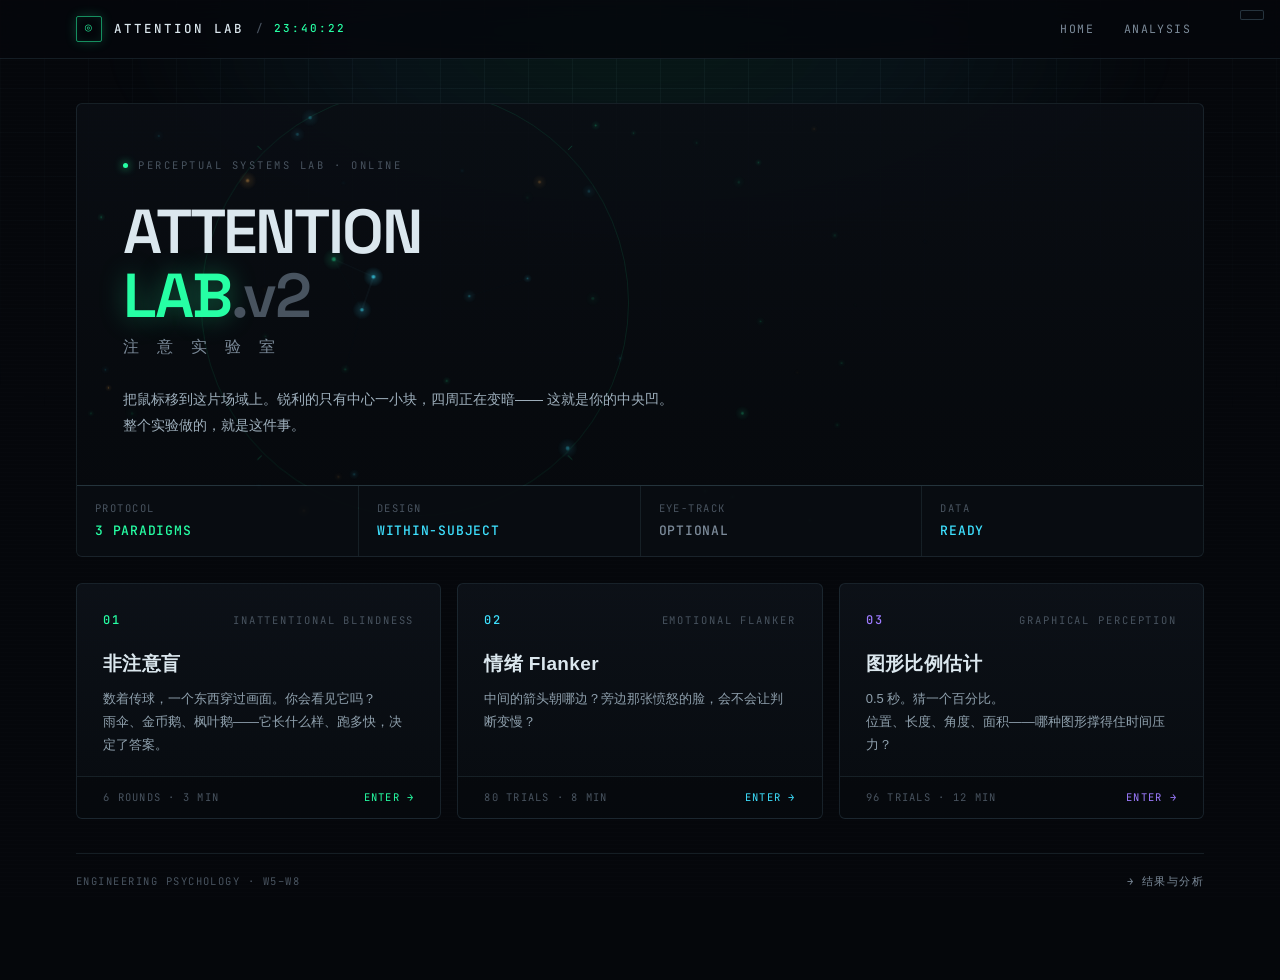
==== commit b7e3c56b: "Revert UI to dark observation terminal (v4) Co-authored-by: Cursor <cursoragent@cursor.com>" ====
--- a/index.html
+++ b/index.html
@@ -8,7 +8,6 @@
 </head>
 <body>
 <div class="aurora"></div>
-<div class="datastream"></div>
 
 <div class="topbar"><div class="topbar-inner">
   <span class="brand">
@@ -32,10 +31,15 @@
         <span class="dot"></span>
         <span>Perceptual Systems Lab · Online</span>
       </div>
-      <h1 class="glitch" data-text="ATTENTION">
-        ATTENTION<br><span class="accent">LAB</span><span class="dim">v2</span>
-      </h1>
+      <div class="hero-title">
+        ATTENTION<br>
+        <span class="accent">LAB</span><span class="dim">.v2</span>
+      </div>
       <div class="hero-zh">注 意 实 验 室</div>
+      <p class="hero-desc" style="max-width:560px">
+        把鼠标移到这片场域上。锐利的只有中心一小块，四周正在变暗——
+        这就是你的中央凹。整个实验做的，就是这件事。
+      </p>
     </div>
     <div class="hud">
       <div class="hud-cell">PROTOCOL<b>3 PARADIGMS</b></div>
@@ -82,9 +86,12 @@
 /* ============================================================
    首页 · 注意力场（Attention Field）
    ------------------------------------------------------------
-   粒子缓慢漂移；鼠标所在处为「中央凹」：只有那圈内清晰、发光、
-   出现结构连线；离得越远越淡越虚。浅色版配色。
-   全部 canvas 绘制，无第三方库；低粒子数保证不占 CPU。
+   刻意做成实验本身的隐喻：
+   · 一群粒子缓慢漂移（场景里的「信息」）
+   · 鼠标所在位置是中央凹：只有那圈内清晰、发光、连线
+   · 离得越远越暗越虚（外周视觉的低分辨）
+   · 点击时中心产生一次「注意投放」脉冲
+   全部 canvas 绘制，无第三方库；低粒子数保证不占 CPU
    ============================================================ */
 (function(){
   const cv = document.getElementById('hero-field');
@@ -96,16 +103,6 @@
   let pts = [];
   const focal = { x: -9999, y: -9999, r: 150, target: 150, pulse: 0 };
   const N = 78;
-
-  /* 赛博朋克霓虹信号色 */
-  const COL = {
-    grn: [0, 184, 132],
-    cyn: [0, 200, 240],
-    amb: [230, 180, 0],
-    mg:  [245, 25, 126],
-    vi:  [139, 61, 255]
-  };
-  const HUES = ['cyn','cyn','mg','vi','grn','amb'];
 
   function resize(){
     const box = cv.parentElement.getBoundingClientRect();
@@ -124,22 +121,28 @@
         y: Math.random() * H,
         vx: (Math.random() - .5) * 0.16,
         vy: (Math.random() - .5) * 0.16,
-        r: 0.9 + Math.random() * 1.6,
-        h: HUES[Math.floor(Math.random() * HUES.length)],
-        tw: Math.random() * Math.PI * 2,
+        r: 0.8 + Math.random() * 1.5,
+        h: Math.random() < .18 ? 'amb' : (Math.random() < .5 ? 'grn' : 'cyn'),
+        tw: Math.random() * Math.PI * 2,          // 闪烁相位
         tws: 0.006 + Math.random() * 0.014,
       });
     }
   }
 
-  /* 赛博朋克霓虹信号色（已在上方定义 COL / HUES） */
-
-  function draw(){
+  const COL = {
+    grn: [38, 255, 164],
+    cyn: [62, 225, 255],
+    amb: [255, 180, 84]
+  };
+
+  function draw(t){
     ctx.clearRect(0, 0, W, H);
 
+    // 中央凹半径平滑跟随（避免跳变）
     focal.r += (focal.target - focal.r) * 0.09;
     if (focal.pulse > 0) focal.pulse *= 0.955;
 
+    // 粒子漂移
     for (const p of pts){
       if (!reduce){
         p.x += p.vx; p.y += p.vy;
@@ -149,99 +152,77 @@
       p.tw += p.tws;
     }
 
+    // 中心-外周：计算每个粒子的「清晰度」
     const d2f = p => Math.hypot(p.x - focal.x, p.y - focal.y);
     const R = focal.r + focal.pulse * 90;
 
-    /* ① 结构连线：只在中央凹内，青品渐变 */
-    ctx.lineWidth = 0.8;
+    // ① 粒子之间的连线（只在中央凹内，模拟可分辨的结构）
+    ctx.lineWidth = 0.6;
     for (let i = 0; i < pts.length; i++){
       for (let j = i + 1; j < pts.length; j++){
         const a = pts[i], b = pts[j];
-        const d = Math.hypot(a.x - b.x, a.y - b.y);
-        if (d > 78) continue;
-        const mx = (a.x + b.x) / 2, my = (a.y + b.y) / 2;
-        const fd = Math.hypot(mx - focal.x, my - focal.y);
-        if (fd > R) continue;
-        const al = (1 - fd / R) * (1 - d / 78) * 0.42;
+        const dx = a.x - b.x, dy = a.y - b.y;
+        const d = Math.hypot(dx, dy);
+        if (d > 74) continue;
+        const mid = { x: (a.x + b.x) / 2, y: (a.y + b.y) / 2 };
+        const fd = Math.hypot(mid.x - focal.x, mid.y - focal.y);
+        if (fd > R) continue;                        // 外围不画线
+        const focus = 1 - fd / R;                    // 越近越亮
+        const prox  = 1 - d / 74;
+        const al = focus * prox * 0.42;
         if (al <= 0.01) continue;
-        // 靠得最近的用青色，稍远用品红
-        const g = ctx.createLinearGradient(a.x, a.y, b.x, b.y);
-        g.addColorStop(0, `rgba(0,200,240,${al.toFixed(3)})`);
-        g.addColorStop(1, `rgba(245,25,126,${(al * .75).toFixed(3)})`);
-        ctx.strokeStyle = g;
+        ctx.strokeStyle = `rgba(122,200,215,${al.toFixed(3)})`;
         ctx.beginPath(); ctx.moveTo(a.x, a.y); ctx.lineTo(b.x, b.y); ctx.stroke();
       }
     }
 
-    /* ② 粒子本体：多层霓虹光晕 */
+    // ② 粒子本体
     for (const p of pts){
       const fd = d2f(p);
-      const focus = fd <= R ? 1 - fd / R : 0;
-      const outer = fd <= R ? 0 : Math.max(0, 1 - (fd - R) / (R * 2.0));
-      const glow = Math.max(focus, outer * 0.28);
-      const twinkle = 0.60 + 0.40 * Math.sin(p.tw);
+      const focus = fd <= R ? 1 - fd / R : 0;        // 中央凹内清晰
+      const outer = fd <= R ? 0 : Math.max(0, 1 - (fd - R) / (R * 2.2)); // 外周余晖
+      const glow = Math.max(focus, outer * 0.42);
+      const twinkle = 0.62 + 0.38 * Math.sin(p.tw);
       const al = Math.min(1, glow * twinkle);
       if (al < 0.02) continue;
       const c = COL[p.h];
-      const size = p.r * (0.55 + glow * 1.0);
-
-      // 外圈大光晕
-      const g = ctx.createRadialGradient(p.x, p.y, 0, p.x, p.y, size * 6);
-      g.addColorStop(0, `rgba(${c[0]},${c[1]},${c[2]},${(al * .34).toFixed(3)})`);
-      g.addColorStop(0.45, `rgba(${c[0]},${c[1]},${c[2]},${(al * .10).toFixed(3)})`);
+      const size = p.r * (0.55 + glow * 0.85);
+
+      // 光晕
+      const g = ctx.createRadialGradient(p.x, p.y, 0, p.x, p.y, size * 5.5);
+      g.addColorStop(0, `rgba(${c[0]},${c[1]},${c[2]},${(al * .42).toFixed(3)})`);
       g.addColorStop(1, `rgba(${c[0]},${c[1]},${c[2]},0)`);
       ctx.fillStyle = g;
-      ctx.beginPath(); ctx.arc(p.x, p.y, size * 6, 0, Math.PI * 2); ctx.fill();
-
-      // 核心亮点
+      ctx.beginPath(); ctx.arc(p.x, p.y, size * 5.5, 0, Math.PI * 2); ctx.fill();
+
+      // 核心
       ctx.fillStyle = `rgba(${c[0]},${c[1]},${c[2]},${al.toFixed(3)})`;
       ctx.beginPath(); ctx.arc(p.x, p.y, size, 0, Math.PI * 2); ctx.fill();
-
-      // 强聚焦时加白芯
-      if (focus > 0.55){
-        ctx.fillStyle = `rgba(255,255,255,${(focus * 0.75).toFixed(3)})`;
-        ctx.beginPath(); ctx.arc(p.x, p.y, size * 0.45, 0, Math.PI * 2); ctx.fill();
-      }
-    }
-
-    /* ③ 中央凹：青品双环 + 旋转刻度 */
+    }
+
+    // ③ 中央凹光圈（极细的准星环）
     if (focal.x > -1000){
-      const rr = R * 1.30;
-
-      ctx.strokeStyle = `rgba(0,200,240,${(0.18 + focal.pulse * 0.32).toFixed(3)})`;
-      ctx.lineWidth = 1.2;
+      const rr = R * 1.28;
+      ctx.strokeStyle = `rgba(38,255,164,${(0.10 + focal.pulse * 0.22).toFixed(3)})`;
+      ctx.lineWidth = 1;
       ctx.beginPath(); ctx.arc(focal.x, focal.y, rr, 0, Math.PI * 2); ctx.stroke();
 
-      ctx.strokeStyle = `rgba(245,25,126,${(0.10 + focal.pulse * 0.24).toFixed(3)})`;
-      ctx.lineWidth = 0.8;
-      ctx.beginPath(); ctx.arc(focal.x, focal.y, rr * 0.84, 0, Math.PI * 2); ctx.stroke();
-
-      // 旋转的四向刻度
-      const spin = performance.now() * 0.0009;
-      ctx.strokeStyle = `rgba(139,61,255,${(0.42 + focal.pulse * 0.35).toFixed(3)})`;
-      ctx.lineWidth = 1.4;
+      // 四个刻度
+      ctx.strokeStyle = `rgba(38,255,164,${(0.24 + focal.pulse * 0.3).toFixed(3)})`;
       for (let k = 0; k < 4; k++){
-        const a = k * Math.PI / 2 + spin;
-        const x1 = focal.x + Math.cos(a) * (rr + 2);
-        const y1 = focal.y + Math.sin(a) * (rr + 2);
-        const x2 = focal.x + Math.cos(a) * (rr + 11);
-        const y2 = focal.y + Math.sin(a) * (rr + 11);
+        const a = k * Math.PI / 2 + Math.PI / 4;
+        const x1 = focal.x + Math.cos(a) * (rr + 3);
+        const y1 = focal.y + Math.sin(a) * (rr + 3);
+        const x2 = focal.x + Math.cos(a) * (rr + 9);
+        const y2 = focal.y + Math.sin(a) * (rr + 9);
         ctx.beginPath(); ctx.moveTo(x1, y1); ctx.lineTo(x2, y2); ctx.stroke();
       }
-      // 十字准线（极淡）
-      ctx.strokeStyle = `rgba(0,200,240,${(0.06 + focal.pulse * 0.14).toFixed(3)})`;
-      ctx.lineWidth = 0.7;
-      ctx.beginPath();
-      ctx.moveTo(focal.x - rr * 1.7, focal.y); ctx.lineTo(focal.x - rr * 1.1, focal.y);
-      ctx.moveTo(focal.x + rr * 1.1, focal.y); ctx.lineTo(focal.x + rr * 1.7, focal.y);
-      ctx.moveTo(focal.x, focal.y - rr * 1.7); ctx.lineTo(focal.x, focal.y - rr * 1.1);
-      ctx.moveTo(focal.x, focal.y + rr * 1.1); ctx.lineTo(focal.x, focal.y + rr * 1.7);
-      ctx.stroke();
     }
 
     requestAnimationFrame(draw);
   }
 
+  // 鼠标/触摸 → 中央凹
   function move(e){
     const r = cv.getBoundingClientRect();
     const p = e.touches ? e.touches[0] : e;
@@ -257,6 +238,7 @@
 
   function boot(){
     resize(); seed(); requestAnimationFrame(draw);
+    // 开场时中央凹停在标题处，做一个「自检」式扫过
     focal.x = W * 0.30; focal.y = H * 0.44;
     if (!reduce){
       setTimeout(() => { focal.target = 210; }, 350);
@@ -267,7 +249,7 @@
   let rt; addEventListener('resize', () => { clearTimeout(rt); rt = setTimeout(() => { resize(); seed(); }, 180); });
 })();
 
-/* 顶部时钟 */
+/* 顶部时钟（像仪器一样走） */
 (function(){
   const el = document.getElementById('st-clock');
   if (!el) return;
--- a/css/style.css
+++ b/css/style.css
@@ -1,51 +1,43 @@
 /* ============================================================
-   ATTENTION LAB · CYBERDECK v6
-   风格：浅色赛博朋克 / 日间全息仪表盘
+   ATTENTION LAB · 观测终端 v4
+   风格：暗色仪器面板 / 磷光读数 / 等宽字排布 / 中央凹隐喻
    ------------------------------------------------------------
-   · 霓虹青 + 品红 + 紫 + 荧光黄，在浅底上做发光
-   · 切角几何（clip-path），赛博朋克标志性轮廓
-   · 故障标题（glitch）、数据流条纹、扫描光束
-   · 等宽字排布，读数式界面
-   · 刺激画布区（.stage）保持零装饰
+   设计要点
+   · 面板 = 四角准星框 + 极细网格底，像示波器与航电面板
+   · 强调色用磷光绿与信号青，读数一律等宽字
+   · 首页 Canvas 画「注意力场」：粒子星座 + 中央凹明暗
+   · 动效全部可被 prefers-reduced-motion 关闭
+   · 刺激画布区（.stage）保持零装饰，确保计时纯净
    ============================================================ */
-@import url('https://fonts.googleapis.com/css2?family=JetBrains+Mono:wght@300;400;500;700;800&family=Space+Grotesk:wght@400;500;600;700&display=swap');
+@import url('https://fonts.googleapis.com/css2?family=JetBrains+Mono:wght@300;400;500;700&family=Space+Grotesk:wght@400;500;600;700&display=swap');
 
 :root{
   /* 底 */
-  --bg:#eaf0f7;
-  --bg-deep:#dfe8f3;
-  --panel:rgba(255,255,255,.86);
-  --panel-2:rgba(255,255,255,.62);
-
+  --bg:#05070b;
+  --bg-2:#080b11;
+  --panel:rgba(11,15,21,.86);
+  --panel-2:rgba(15,20,28,.72);
   /* 墨 */
-  --ink:#08111f;
-  --ink-2:#41546b;
-  --ink-3:#7f93a8;
-
-  /* 霓虹 */
-  --cy:#00c8f0;
-  --cy-hot:#00e5ff;
-  --mg:#f5197e;
-  --mg-hot:#ff2d95;
-  --vi:#8b3dff;
-  --yl:#e6b400;
-  --gr:#00b884;
-
+  --ink:#dbe7ee;
+  --ink-2:#7c8b9a;
+  --ink-3:#48535f;
   /* 线 */
-  --line:rgba(8,17,31,.13);
-  --line-2:rgba(8,17,31,.26);
-  --grid:rgba(0,140,180,.10);
-  --grid-2:rgba(139,61,255,.055);
-
+  --line:rgba(122,167,190,.14);
+  --line-2:rgba(122,167,190,.28);
+  /* 信号色 */
+  --grn:#26ffa4;
+  --grn-dim:rgba(38,255,164,.55);
+  --cyn:#3ee1ff;
+  --amb:#ffb454;
+  --mag:#ff3d81;
+  --vio:#9d7bff;
   /* 语义 */
-  --ok:#00a878;
-  --warn:#d98800;
-  --err:#e01b4c;
-
-  /* 几何 */
-  --cut:14px;
-  --r:2px;
-
+  --ok:#26ffa4;
+  --warn:#ffb454;
+  --err:#ff5577;
+  /* 尺寸 */
+  --r:4px;
+  --r-lg:6px;
   /* 字 */
   --mono:"JetBrains Mono","SF Mono","Cascadia Code",ui-monospace,monospace;
   --disp:"Space Grotesk","JetBrains Mono",system-ui,sans-serif;
@@ -56,82 +48,52 @@
 *{box-sizing:border-box;margin:0;padding:0}
 html{height:100%}
 body{
-  min-height:100%;font-family:var(--zh);color:var(--ink);
-  font-size:15px;line-height:1.72;-webkit-font-smoothing:antialiased;
-  background:var(--bg);position:relative;overflow-x:hidden;
-}
-
-/* ---------- 底纹层 ---------- */
-/* 1) 透视网格：细密青色网格 + 顶部渐隐 */
+  min-height:100%;font-family:var(--zh);
+  color:var(--ink);font-size:15px;line-height:1.75;
+  background:var(--bg);
+  -webkit-font-smoothing:antialiased;
+  position:relative;overflow-x:hidden;
+}
+
+/* ---------- 底纹：网格 + 扫描线 + 呼吸辉光 ---------- */
 body::before{
   content:"";position:fixed;inset:0;z-index:0;pointer-events:none;
   background-image:
-    linear-gradient(var(--grid) 1px,transparent 1px),
-    linear-gradient(90deg,var(--grid) 1px,transparent 1px),
-    linear-gradient(var(--grid-2) 1px,transparent 1px),
-    linear-gradient(90deg,var(--grid-2) 1px,transparent 1px);
-  background-size:22px 22px,22px 22px,110px 110px,110px 110px;
-  mask-image:radial-gradient(ellipse 105% 80% at 50% 0%,#000 15%,transparent 92%);
-  -webkit-mask-image:radial-gradient(ellipse 105% 80% at 50% 0%,#000 15%,transparent 92%);
-}
-/* 2) 扫描线 + 缓慢下移 */
+    linear-gradient(rgba(122,167,190,.055) 1px,transparent 1px),
+    linear-gradient(90deg,rgba(122,167,190,.055) 1px,transparent 1px);
+  background-size:44px 44px;
+  mask-image:radial-gradient(ellipse 90% 70% at 50% 0%,#000 20%,transparent 85%);
+  -webkit-mask-image:radial-gradient(ellipse 90% 70% at 50% 0%,#000 20%,transparent 85%);
+}
 body::after{
-  content:"";position:fixed;inset:0;z-index:1;pointer-events:none;opacity:.5;
+  content:"";position:fixed;inset:0;z-index:1;pointer-events:none;opacity:.35;
   background:repeating-linear-gradient(
-    180deg,rgba(0,120,160,.055) 0 1px,transparent 1px 3px);
-  animation:scanDrift 6s linear infinite;
-}
-@keyframes scanDrift{from{background-position-y:0}to{background-position-y:6px}}
-
-/* 3) 顶部双色辉光（青 + 品红） */
+    180deg,rgba(180,220,235,.035) 0 1px,transparent 1px 4px);
+  animation:scanDrift 8s linear infinite;
+}
+@keyframes scanDrift{from{background-position-y:0}to{background-position-y:8px}}
+
+/* 顶部一束极淡的辉光，像仪器通电 */
 .aurora{
-  position:fixed;top:-34vh;left:0;right:0;height:78vh;z-index:0;
-  pointer-events:none;
-  background:
-    radial-gradient(ellipse 42% 60% at 28% 44%,rgba(0,200,240,.24) 0%,transparent 66%),
-    radial-gradient(ellipse 38% 55% at 74% 36%,rgba(245,25,126,.16) 0%,transparent 64%),
-    radial-gradient(ellipse 30% 40% at 52% 60%,rgba(139,61,255,.13) 0%,transparent 68%);
-  filter:blur(26px);
-  animation:auraShift 14s ease-in-out infinite alternate;
-}
-@keyframes auraShift{
-  0%{transform:translateX(-2%) scale(1);opacity:.85}
-  100%{transform:translateX(2%) scale(1.07);opacity:1}
-}
-
-/* 4) 数据流条纹（极淡对角） */
-.datastream{
-  position:fixed;inset:0;z-index:0;pointer-events:none;opacity:.5;
-  background:repeating-linear-gradient(
-    -62deg,
-    transparent 0 38px,
-    rgba(0,200,240,.045) 38px 40px,
-    transparent 40px 82px,
-    rgba(245,25,126,.032) 82px 83px);
-  animation:streamFlow 22s linear infinite;
-}
-@keyframes streamFlow{from{background-position:0 0}to{background-position:200px 0}}
+  position:fixed;top:-30vh;left:50%;transform:translateX(-50%);
+  width:120vw;height:70vh;z-index:0;pointer-events:none;
+  background:radial-gradient(ellipse 50% 50% at 50% 50%,
+    rgba(38,255,164,.07) 0%,rgba(62,225,255,.05) 35%,transparent 70%);
+  filter:blur(20px);
+  animation:breathe 10s ease-in-out infinite;
+}
+@keyframes breathe{
+  0%,100%{opacity:.75;transform:translateX(-50%) scale(1)}
+  50%{opacity:1;transform:translateX(-50%) scale(1.06)}
+}
 
 /* ---------- 顶栏 ---------- */
 .topbar{
   position:sticky;top:0;z-index:60;
-  background:rgba(234,240,247,.80);
-  backdrop-filter:blur(18px) saturate(1.5);
-  -webkit-backdrop-filter:blur(18px) saturate(1.5);
-  border-bottom:1px solid var(--line-2);
-}
-/* 顶栏底部一条霓虹扫描线 */
-.topbar::after{
-  content:"";position:absolute;left:0;bottom:-1px;height:1px;width:34%;
-  background:linear-gradient(90deg,transparent,var(--cy-hot),transparent);
-  box-shadow:0 0 12px var(--cy);
-  animation:topSweep 5.5s ease-in-out infinite;
-}
-@keyframes topSweep{
-  0%{left:-34%;opacity:0}
-  15%{opacity:1}
-  85%{opacity:1}
-  100%{left:100%;opacity:0}
+  background:rgba(5,7,11,.82);
+  backdrop-filter:blur(14px) saturate(1.2);
+  -webkit-backdrop-filter:blur(14px) saturate(1.2);
+  border-bottom:1px solid var(--line);
 }
 .topbar-inner{
   max-width:1180px;margin:0 auto;padding:0 26px;height:58px;
@@ -139,612 +101,472 @@
 }
 .brand{
   display:flex;align-items:center;gap:12px;
-  font-family:var(--mono);font-size:12px;font-weight:700;
-  letter-spacing:.22em;text-transform:uppercase;color:var(--ink);
+  font-family:var(--mono);font-size:12.5px;font-weight:500;
+  letter-spacing:.16em;text-transform:uppercase;color:var(--ink);
 }
 .brand .logo{
-  width:30px;height:30px;flex-shrink:0;display:inline-flex;
-  align-items:center;justify-content:center;position:relative;
-  color:#fff;font-size:12px;font-weight:800;
-  background:linear-gradient(135deg,var(--cy),var(--vi) 55%,var(--mg));
-  clip-path:polygon(50% 0,100% 25%,100% 75%,50% 100%,0 75%,0 25%);
-  box-shadow:0 0 18px rgba(0,200,240,.55);
-  animation:hexPulse 2.8s ease-in-out infinite;
-}
-@keyframes hexPulse{
-  0%,100%{box-shadow:0 0 16px rgba(0,200,240,.45)}
-  50%{box-shadow:0 0 28px rgba(245,25,126,.55)}
-}
-.brand .stat{font-size:10.5px;font-weight:400;letter-spacing:.14em;color:var(--ink-3)}
-.brand .stat b{color:var(--cy);font-weight:700;text-shadow:0 0 10px rgba(0,200,240,.55)}
-
-.nav{display:flex;align-items:center;gap:6px}
+  width:26px;height:26px;flex-shrink:0;position:relative;
+  border:1px solid var(--grn-dim);border-radius:2px;
+  display:inline-flex;align-items:center;justify-content:center;
+  color:var(--grn);font-size:11px;
+  box-shadow:0 0 12px rgba(38,255,164,.20),inset 0 0 8px rgba(38,255,164,.08);
+}
+.brand .logo::after{
+  content:"";position:absolute;inset:0;border-radius:2px;
+  box-shadow:0 0 0 1px rgba(38,255,164,.0);
+  animation:logoPing 3.2s ease-out infinite;
+}
+@keyframes logoPing{
+  0%{box-shadow:0 0 0 0 rgba(38,255,164,.35)}
+  70%{box-shadow:0 0 0 9px rgba(38,255,164,0)}
+  100%{box-shadow:0 0 0 0 rgba(38,255,164,0)}
+}
+.brand .stat{color:var(--ink-3);font-size:11px}
+.brand .stat b{color:var(--grn);font-weight:500}
+.nav{display:flex;align-items:center;gap:4px}
 .nav a{
-  font-family:var(--mono);font-size:10.5px;font-weight:600;
-  letter-spacing:.16em;text-transform:uppercase;
-  color:var(--ink-2);text-decoration:none;
-  padding:7px 13px;position:relative;
-  clip-path:polygon(7px 0,100% 0,100% calc(100% - 7px),calc(100% - 7px) 100%,0 100%,0 7px);
-  transition:color .15s,background .15s;
-}
-.nav a:hover{
-  color:var(--mg);background:rgba(245,25,126,.07);
-  text-shadow:0 0 10px rgba(245,25,126,.4);
-}
+  font-family:var(--mono);font-size:11.5px;letter-spacing:.12em;text-transform:uppercase;
+  color:var(--ink-2);text-decoration:none;padding:6px 12px;border-radius:3px;
+  border:1px solid transparent;transition:color .16s,border-color .16s,background .16s;
+}
+.nav a:hover{color:var(--grn);border-color:var(--line-2);background:rgba(38,255,164,.04)}
 
 /* ---------- 布局 ---------- */
-.wrap{max-width:920px;margin:0 auto;padding:42px 26px 90px;position:relative;z-index:2}
+.wrap{max-width:920px;margin:0 auto;padding:44px 26px 90px;position:relative;z-index:2}
 .wrap-wide{max-width:1180px}
 
-/* ============================================================
-   切角面板
-   ============================================================ */
-.card,.exp-card,.chart-box,.kpi{
-  position:relative;
-  clip-path:polygon(
-    var(--cut) 0, 100% 0, 100% calc(100% - var(--cut)),
-    calc(100% - var(--cut)) 100%, 0 100%, 0 var(--cut));
-}
+/* ---------- 面板（四角准星） ---------- */
+.card,.chart-box,.exp-card,.kpi{position:relative}
 .card{
-  background:var(--panel);
-  backdrop-filter:blur(12px) saturate(1.4);
-  -webkit-backdrop-filter:blur(12px) saturate(1.4);
-  padding:32px 36px;
-  border:1px solid var(--line-2);
-  transition:border-color .25s,box-shadow .3s;
-  box-shadow:0 2px 14px -6px rgba(8,17,31,.10),inset 0 1px 0 rgba(255,255,255,.9);
-}
-/* 顶部霓虹描边 */
-.card::before{
-  content:"";position:absolute;top:0;left:var(--cut);right:0;height:2px;
-  background:linear-gradient(90deg,var(--cy),var(--vi) 40%,var(--mg) 75%,transparent);
-  opacity:.85;
+  background:linear-gradient(180deg,rgba(13,18,25,.92),rgba(9,13,18,.88));
+  border:1px solid var(--line);
+  border-radius:var(--r-lg);
+  padding:34px 38px;
+  backdrop-filter:blur(6px);
+  transition:border-color .25s,box-shadow .25s;
+}
+/* 四角准星 */
+.card::before,.exp-card::before{
+  content:"";position:absolute;inset:-1px;pointer-events:none;opacity:.75;
+  --c:var(--acc,var(--line-2));
+  background:
+    linear-gradient(var(--c),var(--c)) left top/16px 1px no-repeat,
+    linear-gradient(var(--c),var(--c)) left top/1px 16px no-repeat,
+    linear-gradient(var(--c),var(--c)) right top/16px 1px no-repeat,
+    linear-gradient(var(--c),var(--c)) right top/1px 16px no-repeat,
+    linear-gradient(var(--c),var(--c)) left bottom/16px 1px no-repeat,
+    linear-gradient(var(--c),var(--c)) left bottom/1px 16px no-repeat,
+    linear-gradient(var(--c),var(--c)) right bottom/16px 1px no-repeat,
+    linear-gradient(var(--c),var(--c)) right bottom/1px 16px no-repeat;
 }
 .card+.card{margin-top:18px}
 
 .card h1{
-  font-family:var(--disp);font-size:32px;font-weight:700;
-  letter-spacing:-.03em;line-height:1.12;margin-bottom:10px;color:var(--ink);
+  font-family:var(--disp);font-size:34px;font-weight:600;
+  letter-spacing:-.02em;line-height:1.15;margin-bottom:10px;color:var(--ink);
 }
 .card h2{
-  font-family:var(--mono);font-size:15px;font-weight:700;
-  letter-spacing:.06em;text-transform:uppercase;margin-bottom:14px;
-  color:var(--ink);display:flex;align-items:center;gap:11px;
+  font-family:var(--disp);font-size:19px;font-weight:600;
+  letter-spacing:-.01em;margin-bottom:12px;color:var(--ink);
+  display:flex;align-items:center;gap:10px;
 }
 .card h2::before{
-  content:"";width:4px;height:16px;flex-shrink:0;
-  background:linear-gradient(180deg,var(--cy),var(--mg));
-  box-shadow:0 0 12px rgba(0,200,240,.7);
-}
-.card h3{font-family:var(--mono);font-size:12.5px;font-weight:600;
-         letter-spacing:.08em;margin-bottom:8px;color:var(--ink)}
-.card p{color:#2c3d4f;margin:10px 0}
-.muted{color:var(--ink-2);font-size:13px}
-.hero-sub{color:var(--ink-2);font-size:14px;margin:6px 0 14px;max-width:680px}
-
-/* ============================================================
-   按钮 · 赛博切角
-   ============================================================ */
+  content:"";width:3px;height:15px;flex-shrink:0;
+  background:var(--grn);box-shadow:0 0 10px var(--grn-dim);
+}
+.card h3{font-family:var(--mono);font-size:13px;font-weight:500;
+         letter-spacing:.06em;margin-bottom:8px;color:var(--ink)}
+.card p{color:#b9c8d4;margin:10px 0}
+.muted{color:var(--ink-2);font-size:13px;font-family:var(--zh)}
+.hero-sub{color:var(--ink-2);font-size:14.5px;margin:6px 0 14px;max-width:660px}
+
+/* 小标签：仪器式 */
+.tag-mono,.eyebrow{
+  font-family:var(--mono);font-size:10.5px;letter-spacing:.20em;
+  text-transform:uppercase;color:var(--grn);opacity:.85;
+}
+
+/* ---------- 按钮 ---------- */
 .btn{
   display:inline-flex;align-items:center;gap:9px;
-  font-family:var(--mono);font-size:11.5px;font-weight:700;
-  letter-spacing:.14em;text-transform:uppercase;
-  padding:12px 24px;border:none;cursor:pointer;
-  color:#fff;
-  background:linear-gradient(120deg,var(--vi),var(--mg));
-  clip-path:polygon(10px 0,100% 0,100% calc(100% - 10px),calc(100% - 10px) 100%,0 100%,0 10px);
-  box-shadow:0 0 0 1px rgba(245,25,126,.5),0 6px 22px -8px rgba(245,25,126,.85);
-  transition:transform .14s,box-shadow .22s,filter .2s;
+  font-family:var(--mono);font-size:12.5px;font-weight:500;
+  letter-spacing:.10em;text-transform:uppercase;
+  padding:11px 22px;border-radius:3px;cursor:pointer;
+  color:#04120c;
+  background:var(--grn);
+  border:1px solid var(--grn);
+  box-shadow:0 0 0 1px rgba(38,255,164,.25),0 0 22px -6px rgba(38,255,164,.55);
+  transition:transform .14s,box-shadow .2s,background .2s,color .2s;
   position:relative;overflow:hidden;
 }
 .btn::after{
   content:"";position:absolute;inset:0;
-  background:linear-gradient(100deg,transparent 35%,rgba(255,255,255,.55) 50%,transparent 65%);
-  transform:translateX(-130%);transition:transform .6s ease;
-}
-.btn:hover{
-  transform:translateY(-2px);filter:brightness(1.08);
-  box-shadow:0 0 0 1px rgba(245,25,126,.9),0 10px 32px -8px rgba(245,25,126,1);
-}
-.btn:hover::after{transform:translateX(130%)}
+  background:linear-gradient(100deg,transparent 30%,rgba(255,255,255,.45) 50%,transparent 70%);
+  transform:translateX(-120%);transition:transform .55s ease;
+}
+.btn:hover{transform:translateY(-1px);
+           box-shadow:0 0 0 1px rgba(38,255,164,.4),0 0 30px -4px rgba(38,255,164,.75)}
+.btn:hover::after{transform:translateX(120%)}
 .btn:active{transform:translateY(0)}
-.btn:disabled{opacity:.32;cursor:not-allowed;transform:none;filter:grayscale(.6)}
-
+.btn:disabled{opacity:.32;cursor:not-allowed;transform:none;box-shadow:none}
 .btn.ghost{
-  background:transparent;color:var(--cy);
-  box-shadow:inset 0 0 0 1.5px rgba(0,200,240,.55);
-}
-.btn.ghost:hover{
-  background:rgba(0,200,240,.09);color:var(--cy);
-  box-shadow:inset 0 0 0 1.5px var(--cy),0 0 20px -4px rgba(0,200,240,.8);
-}
+  background:transparent;color:var(--grn);border:1px solid var(--line-2);box-shadow:none;
+}
+.btn.ghost:hover{border-color:var(--grn-dim);background:rgba(38,255,164,.06);
+                 box-shadow:0 0 18px -8px var(--grn)}
 .btn.gray{
-  background:rgba(255,255,255,.72);color:var(--ink-2);
-  box-shadow:inset 0 0 0 1.5px var(--line-2);
-}
-.btn.gray:hover{
-  color:var(--ink);background:#fff;
-  box-shadow:inset 0 0 0 1.5px var(--line-2),0 4px 16px -6px rgba(8,17,31,.3);
-}
-.btn.small{padding:8px 15px;font-size:10px}
-.btn-row{display:flex;gap:11px;margin-top:18px;flex-wrap:wrap;align-items:center}
+  background:rgba(255,255,255,.03);color:var(--ink-2);
+  border:1px solid var(--line);box-shadow:none;
+}
+.btn.gray:hover{color:var(--ink);border-color:var(--line-2);background:rgba(255,255,255,.055)}
+.btn.small{padding:7px 14px;font-size:11px}
+.btn-row{display:flex;gap:10px;margin-top:18px;flex-wrap:wrap;align-items:center}
+
+/* ---------- 提示框 ---------- */
+.callout{
+  background:rgba(38,255,164,.045);
+  border:1px solid rgba(38,255,164,.18);
+  border-left:2px solid var(--grn);
+  border-radius:2px;padding:14px 18px;margin:16px 0;
+  font-size:13.5px;line-height:1.75;color:#b9c8d4;
+}
+.callout b{color:var(--ink);font-weight:600}
+.callout.warn{background:rgba(255,180,84,.045);border-color:rgba(255,180,84,.22);
+              border-left-color:var(--amb)}
 
 /* ============================================================
-   提示框
-   ============================================================ */
-.callout{
-  background:rgba(0,200,240,.055);
-  border:1px solid rgba(0,200,240,.28);
-  border-left:3px solid var(--cy);
-  padding:14px 18px;margin:16px 0;font-size:13.5px;line-height:1.75;
-  color:#2c3d4f;
-  clip-path:polygon(0 0,100% 0,100% calc(100% - 9px),calc(100% - 9px) 100%,0 100%);
-  box-shadow:0 0 22px -14px rgba(0,200,240,.9);
-}
-.callout b{color:var(--ink);font-weight:700}
-.callout.warn{
-  background:rgba(230,180,0,.07);border-color:rgba(230,180,0,.34);
-  border-left-color:var(--yl);
-  box-shadow:0 0 22px -14px rgba(230,180,0,.9);
-}
-
-/* ============================================================
-   首页 · HERO
+   首页 · 观测台
    ============================================================ */
 .hero{
-  position:relative;
+  position:relative;border:1px solid var(--line);border-radius:var(--r-lg);
+  background:linear-gradient(180deg,rgba(10,14,20,.92),rgba(6,9,13,.95));
+  overflow:hidden;padding:0;
+}
+/* 四角准星 */
+.hero::before{
+  content:"";position:absolute;inset:-1px;z-index:4;pointer-events:none;
+  --c:var(--grn-dim);
   background:
-    linear-gradient(150deg,rgba(255,255,255,.94),rgba(238,244,251,.90));
-  border:1px solid var(--line-2);
+    linear-gradient(var(--c),var(--c)) left top/22px 1px no-repeat,
+    linear-gradient(var(--c),var(--c)) left top/1px 22px no-repeat,
+    linear-gradient(var(--c),var(--c)) right top/22px 1px no-repeat,
+    linear-gradient(var(--c),var(--c)) right top/1px 22px no-repeat,
+    linear-gradient(var(--c),var(--c)) left bottom/22px 1px no-repeat,
+    linear-gradient(var(--c),var(--c)) left bottom/1px 22px no-repeat,
+    linear-gradient(var(--c),var(--c)) right bottom/22px 1px no-repeat,
+    linear-gradient(var(--c),var(--c)) right bottom/1px 22px no-repeat;
+}
+/* Canvas 铺满作为背景 */
+#hero-field{position:absolute;inset:0;width:100%;height:100%;display:block;z-index:0}
+.hero-inner{position:relative;z-index:3;padding:52px 46px 46px;pointer-events:none}
+.hero-inner > *{pointer-events:auto}
+
+.hero-kicker{
+  display:flex;align-items:center;gap:10px;margin-bottom:26px;
+  font-family:var(--mono);font-size:10.5px;letter-spacing:.24em;
+  text-transform:uppercase;color:var(--ink-3);
+}
+.hero-kicker .dot{
+  width:5px;height:5px;border-radius:50%;background:var(--grn);
+  box-shadow:0 0 8px var(--grn);animation:blink 2.4s steps(1) infinite;
+}
+@keyframes blink{0%,60%{opacity:1}61%,100%{opacity:.18}}
+
+.hero-title{
+  font-family:var(--disp);font-size:clamp(38px,6vw,62px);font-weight:600;
+  line-height:1.02;letter-spacing:-.035em;color:var(--ink);
+  margin-bottom:6px;
+}
+.hero-title .dim{color:var(--ink-3)}
+.hero-title .accent{
+  color:var(--grn);text-shadow:0 0 26px rgba(38,255,164,.35);
+}
+.hero-zh{
+  font-family:var(--zh);font-size:16px;letter-spacing:.42em;
+  color:var(--ink-2);margin-bottom:26px;font-weight:400;
+}
+.hero-desc{
+  max-width:520px;font-size:14px;line-height:1.85;color:#9fb0bd;margin-bottom:0;
+}
+
+/* 首页读数条 */
+.hud{
+  display:grid;grid-template-columns:repeat(auto-fit,minmax(140px,1fr));
+  gap:1px;background:var(--line);
+  border-top:1px solid var(--line);position:relative;z-index:3;
+}
+.hud-cell{
+  background:rgba(7,10,15,.90);padding:13px 18px;
+  font-family:var(--mono);font-size:10.5px;letter-spacing:.14em;
+  text-transform:uppercase;color:var(--ink-3);
+}
+.hud-cell b{display:block;color:var(--grn);font-size:13px;font-weight:500;
+            margin-top:3px;letter-spacing:.06em}
+.hud-cell b.cy{color:var(--cyn)}
+.hud-cell b.dim{color:var(--ink-2)}
+
+/* ---------- 实验选择（仪器卡） ---------- */
+.grid-exp{
+  display:grid;grid-template-columns:repeat(auto-fit,minmax(310px,1fr));
+  gap:16px;margin-top:26px;
+}
+.exp-card{
+  --acc:var(--grn);
+  background:linear-gradient(180deg,rgba(13,18,25,.92),rgba(8,12,17,.94));
+  border:1px solid var(--line);border-radius:var(--r-lg);
+  padding:26px 26px 0;text-decoration:none;color:var(--ink);
+  display:flex;flex-direction:column;
+  transition:border-color .25s,transform .2s,box-shadow .3s;
   overflow:hidden;
-  clip-path:polygon(26px 0,100% 0,100% calc(100% - 26px),calc(100% - 26px) 100%,0 100%,0 26px);
-  box-shadow:0 4px 28px -14px rgba(8,17,31,.22),inset 0 1px 0 rgba(255,255,255,.95);
-}
-/* 双色霓虹描边 */
-.hero::before{
-  content:"";position:absolute;inset:0;z-index:5;pointer-events:none;
-  clip-path:polygon(26px 0,100% 0,100% calc(100% - 26px),calc(100% - 26px) 100%,0 100%,0 26px);
-  padding:1.5px;
-  background:linear-gradient(135deg,var(--cy-hot),var(--vi) 45%,var(--mg-hot));
-  -webkit-mask:linear-gradient(#000 0 0) content-box,linear-gradient(#000 0 0);
-  -webkit-mask-composite:xor;mask-composite:exclude;
-  opacity:.75;
-}
-#hero-field{position:absolute;inset:0;width:100%;height:100%;display:block;z-index:0}
-.hero-inner{position:relative;z-index:3;padding:54px 48px 44px;pointer-events:none}
-.hero-inner > *{pointer-events:auto}
-
-.hero-kicker{
-  display:inline-flex;align-items:center;gap:10px;margin-bottom:30px;
-  font-family:var(--mono);font-size:10px;font-weight:700;
-  letter-spacing:.24em;text-transform:uppercase;
-  color:var(--cy);background:rgba(0,200,240,.08);
-  padding:5px 13px;
-  clip-path:polygon(6px 0,100% 0,100% calc(100% - 6px),calc(100% - 6px) 100%,0 100%,0 6px);
-  border:1px solid rgba(0,200,240,.32);
-}
-.hero-kicker .dot{
-  width:5px;height:5px;border-radius:50%;background:var(--mg);
-  box-shadow:0 0 10px var(--mg);animation:blink 1.8s steps(1) infinite;
-}
-@keyframes blink{0%,55%{opacity:1}56%,100%{opacity:.15}}
-
-/* ---------- 故障标题 ---------- */
-.glitch{
-  position:relative;display:inline-block;
-  font-family:var(--disp);font-weight:700;
-  font-size:clamp(44px,7.2vw,78px);line-height:.94;
-  letter-spacing:-.045em;color:var(--ink);
-  margin-bottom:8px;
-  text-shadow:
-    0 1px 0 rgba(255,255,255,.9),
-    0 0 34px rgba(0,200,240,.22);
-}
-.glitch::before,.glitch::after{
-  content:attr(data-text);position:absolute;left:0;top:0;
-  width:100%;overflow:hidden;pointer-events:none;
-}
-.glitch::before{
-  color:var(--cy-hot);z-index:-1;
-  animation:glitchA 3.6s infinite steps(1);
-  clip-path:inset(0 0 62% 0);
-}
-.glitch::after{
-  color:var(--mg-hot);z-index:-2;
-  animation:glitchB 3.9s infinite steps(1);
-  clip-path:inset(58% 0 0 0);
-}
-@keyframes glitchA{
-  0%,88%,100%{transform:translate(0);opacity:0}
-  89%{transform:translate(-3px,-2px);opacity:.9}
-  91%{transform:translate(2px,1px);opacity:.75}
-  93%{transform:translate(-2px,2px);opacity:.85}
-  95%{transform:translate(0);opacity:0}
-}
-@keyframes glitchB{
-  0%,84%,100%{transform:translate(0);opacity:0}
-  85%{transform:translate(3px,2px);opacity:.85}
-  87%{transform:translate(-2px,-1px);opacity:.7}
-  90%{transform:translate(2px,-2px);opacity:.8}
-  92%{transform:translate(0);opacity:0}
-}
-.glitch .accent{
-  background:linear-gradient(100deg,var(--cy) 0%,var(--vi) 48%,var(--mg) 100%);
-  -webkit-background-clip:text;background-clip:text;
-  -webkit-text-fill-color:transparent;
-  filter:drop-shadow(0 0 16px rgba(0,200,240,.45));
-}
-.glitch .dim{
-  -webkit-text-fill-color:transparent;
-  color:var(--ink-3);opacity:.55;font-size:.52em;
-  letter-spacing:0;
-}
-
-.hero-zh{
-  font-family:var(--zh);font-size:15px;font-weight:600;
-  letter-spacing:.55em;color:var(--ink-2);
-  margin:14px 0 0;
-}
-
-/* HUD 读数条 */
-.hud{
-  display:grid;grid-template-columns:repeat(auto-fit,minmax(148px,1fr));
-  gap:1px;background:var(--line-2);
-  border-top:1px solid var(--line-2);
-  position:relative;z-index:3;
-}
-.hud-cell{
-  background:rgba(255,255,255,.90);padding:13px 18px;
-  font-family:var(--mono);font-size:9.5px;font-weight:600;
-  letter-spacing:.18em;text-transform:uppercase;color:var(--ink-3);
-  position:relative;overflow:hidden;
-}
-.hud-cell::after{
-  content:"";position:absolute;left:0;top:0;width:2px;height:100%;
-  background:var(--cy);opacity:.55;
-  box-shadow:0 0 10px var(--cy);
-}
-.hud-cell b{
-  display:block;font-size:12.5px;font-weight:700;
-  margin-top:4px;letter-spacing:.08em;color:var(--cy);
-  text-shadow:0 0 10px rgba(0,200,240,.45);
-}
-.hud-cell b.cy{color:var(--vi);text-shadow:0 0 10px rgba(139,61,255,.45)}
-.hud-cell b.dim{color:var(--ink-3);text-shadow:none}
-
-/* ============================================================
-   实验卡
-   ============================================================ */
-.grid-exp{
-  display:grid;grid-template-columns:repeat(auto-fit,minmax(312px,1fr));
-  gap:16px;margin-top:24px;
-}
-.exp-card{
-  --acc:var(--cy);
-  --acc2:var(--vi);
-  background:var(--panel);
-  backdrop-filter:blur(10px) saturate(1.35);
-  -webkit-backdrop-filter:blur(10px) saturate(1.35);
-  padding:24px 24px 0;text-decoration:none;color:var(--ink);
-  display:flex;flex-direction:column;
-  border:1px solid var(--line-2);
-  transition:transform .22s,box-shadow .3s,border-color .25s;
-  box-shadow:0 2px 14px -8px rgba(8,17,31,.14);
-}
-.exp-card::before{
-  content:"";position:absolute;top:0;left:var(--cut);right:0;height:2px;
-  background:linear-gradient(90deg,var(--acc),var(--acc2),transparent);
-  opacity:.45;transition:opacity .25s;
-}
+}
+.exp-card::before{--c:var(--acc);opacity:0;transition:opacity .25s}
 .exp-card::after{
-  content:"";position:absolute;inset:0;pointer-events:none;
-  background:linear-gradient(155deg,transparent 55%,rgba(0,200,240,.07) 100%);
+  content:"";position:absolute;left:0;right:0;bottom:0;height:1px;
+  background:linear-gradient(90deg,transparent,var(--acc),transparent);
   opacity:0;transition:opacity .3s;
 }
 .exp-card:hover{
-  transform:translateY(-4px);
-  border-color:var(--acc);
-  box-shadow:0 0 0 1px var(--acc),0 20px 44px -20px var(--acc);
-}
-.exp-card:hover::before{opacity:1}
-.exp-card:hover::after{opacity:1}
-
-.exp-head{
-  display:flex;align-items:baseline;justify-content:space-between;
-  margin-bottom:16px;font-family:var(--mono);font-size:9.5px;
-  font-weight:600;letter-spacing:.16em;text-transform:uppercase;
-  color:var(--ink-3);
-}
-.exp-head .idx{
-  font-size:13px;font-weight:800;color:var(--acc);
-  text-shadow:0 0 12px var(--acc);
-}
+  transform:translateY(-3px);border-color:var(--acc);
+  box-shadow:0 0 0 1px rgba(255,255,255,.02),0 18px 44px -22px var(--acc);
+}
+.exp-card:hover::before,.exp-card:hover::after{opacity:1}
+
+.exp-head{display:flex;align-items:baseline;justify-content:space-between;
+          margin-bottom:16px;font-family:var(--mono);font-size:10.5px;
+          letter-spacing:.18em;text-transform:uppercase;color:var(--ink-3)}
+.exp-head .idx{color:var(--acc);font-size:12px;font-weight:500}
 .exp-card h3{
-  font-family:var(--zh);font-size:19px;font-weight:700;
-  letter-spacing:.02em;margin:0 0 9px;color:var(--ink);
+  font-family:var(--zh);font-size:19px;font-weight:600;
+  letter-spacing:.02em;margin:0 0 8px;color:var(--ink);
 }
 .exp-card .desc{
-  font-size:13px;color:var(--ink-2);line-height:1.72;margin:0 0 20px;flex:1;
+  font-size:13px;color:#8fa0ad;line-height:1.75;margin:0 0 20px;flex:1;
 }
 .exp-card .foot{
   display:flex;align-items:center;justify-content:space-between;
-  margin:0 -24px;padding:11px 24px;
-  border-top:1px solid var(--line);
-  background:rgba(8,17,31,.022);
-  font-family:var(--mono);font-size:9.5px;font-weight:600;
-  letter-spacing:.14em;text-transform:uppercase;color:var(--ink-3);
-}
-.exp-card .foot .go{
-  color:var(--acc);transition:transform .2s;
-  text-shadow:0 0 10px var(--acc);
-}
-.exp-card:hover .foot .go{transform:translateX(5px)}
-
-.exp-card[href*="ib"]{--acc:var(--cy);--acc2:var(--gr)}
-.exp-card[href*="flanker"]{--acc:var(--mg);--acc2:var(--vi)}
-.exp-card[href*="cm"]{--acc:var(--vi);--acc2:var(--cy)}
+  margin:0 -26px;padding:11px 26px;
+  border-top:1px solid var(--line);background:rgba(0,0,0,.22);
+  font-family:var(--mono);font-size:10.5px;letter-spacing:.12em;
+  text-transform:uppercase;color:var(--ink-3);
+}
+.exp-card .foot .go{color:var(--acc);transition:transform .2s;display:inline-block}
+.exp-card:hover .foot .go{transform:translateX(4px)}
+
+.exp-card[href*="ib"]{--acc:var(--grn)}
+.exp-card[href*="flanker"]{--acc:var(--cyn)}
+.exp-card[href*="cm"]{--acc:var(--vio)}
 
 /* 首页脚注 */
 .home-foot{
-  margin-top:32px;padding-top:16px;border-top:1px solid var(--line-2);
+  margin-top:34px;padding-top:18px;border-top:1px solid var(--line);
   display:flex;justify-content:space-between;flex-wrap:wrap;gap:12px;
-  font-family:var(--mono);font-size:9.5px;font-weight:600;
-  letter-spacing:.18em;text-transform:uppercase;color:var(--ink-3);
-}
-.home-foot a{color:var(--ink-2);text-decoration:none;transition:color .15s}
-.home-foot a:hover{color:var(--mg);text-shadow:0 0 10px rgba(245,25,126,.4)}
-
-/* ============================================================
-   表单
-   ============================================================ */
+  font-family:var(--mono);font-size:10.5px;letter-spacing:.14em;
+  text-transform:uppercase;color:var(--ink-3);
+}
+.home-foot a{color:var(--ink-2);text-decoration:none}
+.home-foot a:hover{color:var(--grn)}
+
+/* ---------- 表单 ---------- */
 .field{margin:18px 0}
-.field label{
-  display:block;font-family:var(--mono);font-size:10px;font-weight:700;
-  letter-spacing:.16em;text-transform:uppercase;color:var(--ink-2);margin-bottom:7px;
-}
+.field label{display:block;font-family:var(--mono);font-size:11px;
+             letter-spacing:.14em;text-transform:uppercase;
+             color:var(--ink-2);margin-bottom:7px}
 .field input[type=text],.field input[type=number],.field input[type=password],.field select{
   width:100%;max-width:360px;padding:10px 13px;
-  background:rgba(255,255,255,.9);
-  border:1.5px solid var(--line-2);
-  font-family:var(--mono);font-size:13.5px;color:var(--ink);
-  clip-path:polygon(7px 0,100% 0,100% calc(100% - 7px),calc(100% - 7px) 100%,0 100%,0 7px);
+  background:rgba(255,255,255,.025);
+  border:1px solid var(--line-2);border-radius:3px;
+  font-family:var(--mono);font-size:14px;color:var(--ink);
   transition:border-color .15s,box-shadow .15s,background .15s;
 }
 .field input:focus{
-  outline:none;border-color:var(--cy);background:#fff;
-  box-shadow:0 0 0 3px rgba(0,200,240,.14),0 0 18px -6px var(--cy);
+  outline:none;border-color:var(--grn);background:rgba(38,255,164,.04);
+  box-shadow:0 0 0 3px rgba(38,255,164,.08);
 }
 .radio-row{display:flex;gap:18px;flex-wrap:wrap;margin:10px 0}
 .radio-row label{
   display:flex;align-items:center;gap:8px;font-size:13.5px;
-  color:var(--ink-2);cursor:pointer;font-family:var(--zh);
+  color:#b0c0cc;cursor:pointer;font-family:var(--zh);
 }
 .radio-row input[type=radio],.radio-row input[type=checkbox]{
-  accent-color:var(--mg);width:15px;height:15px;
-}
-
-/* ============================================================
-   进度条
-   ============================================================ */
+  accent-color:var(--grn);width:15px;height:15px;
+}
+
+/* ---------- 进度条：仪器刻度 ---------- */
 .progress-shell{
-  position:fixed;left:0;top:0;width:100%;height:3px;
-  background:rgba(8,17,31,.06);z-index:100;
+  position:fixed;left:0;top:0;width:100%;height:2px;
+  background:rgba(255,255,255,.03);z-index:100;
 }
 .progress-bar{
   height:100%;width:0%;
-  background:linear-gradient(90deg,var(--cy-hot),var(--vi) 50%,var(--mg-hot));
-  box-shadow:0 0 14px var(--cy),0 0 26px rgba(245,25,126,.5);
+  background:linear-gradient(90deg,var(--cyn),var(--grn));
+  box-shadow:0 0 12px var(--grn-dim);
   transition:width .3s cubic-bezier(.4,0,.2,1);
 }
 .progress-label{
-  position:fixed;top:11px;right:16px;z-index:100;
-  font-family:var(--mono);font-size:9.5px;font-weight:700;
-  letter-spacing:.16em;text-transform:uppercase;color:var(--cy);
-  background:rgba(255,255,255,.86);padding:4px 11px;
-  border:1px solid rgba(0,200,240,.4);
-  clip-path:polygon(5px 0,100% 0,100% calc(100% - 5px),calc(100% - 5px) 100%,0 100%,0 5px);
+  position:fixed;top:10px;right:16px;z-index:100;
+  font-family:var(--mono);font-size:10.5px;letter-spacing:.14em;
+  text-transform:uppercase;color:var(--grn);
+  background:rgba(6,10,14,.88);padding:4px 11px;
+  border:1px solid var(--line-2);border-radius:2px;
   backdrop-filter:blur(8px);
 }
 
-/* ============================================================
-   刺激画布区（零装饰）
-   ============================================================ */
-.stage{position:fixed;inset:0;background:#0a1018;display:none;z-index:70;
+/* ---------- 刺激画布区（零装饰，纯净） ---------- */
+.stage{position:fixed;inset:0;background:#05070b;display:none;z-index:70;
        align-items:center;justify-content:center;flex-direction:column}
 .stage.on{display:flex}
 .stage canvas{display:block}
-.stage .fixation{color:#94a8b8;font-size:44px;font-weight:200;letter-spacing:.1em}
+.stage .fixation{color:#9fb0bd;font-size:44px;font-weight:200;letter-spacing:.1em}
 .stage .hint{
   position:absolute;bottom:18px;left:0;right:0;text-align:center;
-  font-family:var(--mono);font-size:10px;letter-spacing:.14em;
-  text-transform:uppercase;color:#4a5d6e;
-}
-.stage.light{background:#e6ecf3}
+  font-family:var(--mono);font-size:11px;letter-spacing:.12em;
+  text-transform:uppercase;color:#5b6b78;
+}
+.stage.light{background:#0b1016}
 .stage.light canvas{background:#ffffff}
 
-/* ============================================================
-   结果页
-   ============================================================ */
-.table{width:100%;border-collapse:collapse;font-size:12.5px;margin:14px 0}
+/* ---------- 装饰（首页外页面） ---------- */
+.deco{display:none}
+
+/* ---------- 结果页 ---------- */
+.table{width:100%;border-collapse:collapse;font-size:13px;margin:14px 0}
 .table th{
-  font-family:var(--mono);font-size:9.5px;font-weight:700;
-  letter-spacing:.16em;text-transform:uppercase;color:var(--ink-3);
-  padding:9px 12px;text-align:left;white-space:nowrap;
-  border-bottom:2px solid var(--line-2);
-}
-.table td{padding:9px 12px;border-bottom:1px solid var(--line);color:#2c3d4f}
-.table tr:hover td{background:rgba(0,200,240,.05)}
-
+  font-family:var(--mono);font-size:10px;letter-spacing:.16em;text-transform:uppercase;
+  color:var(--ink-3);padding:9px 12px;text-align:left;
+  border-bottom:1px solid var(--line-2);font-weight:500;white-space:nowrap;
+}
+.table td{padding:9px 12px;border-bottom:1px solid var(--line);color:#b0c0cc}
+.table tr:hover td{background:rgba(38,255,164,.03)}
+
+/* 图表：浅色读数纸，与暗面板形成「仪器打印」对比 */
 .chart-box{
-  background:#fff;border:1px solid var(--line-2);
-  padding:18px 20px;margin:14px 0;color:#0f172a;
-  box-shadow:0 2px 14px -10px rgba(8,17,31,.22);
-}
-.chart-box::before{
-  content:"";position:absolute;top:0;left:0;width:52px;height:2px;
-  background:var(--cy);box-shadow:0 0 10px var(--cy);
+  background:#eef2f6;border:1px solid rgba(122,167,190,.30);
+  border-radius:4px;padding:18px 20px;margin:14px 0;color:#0f172a;
 }
 .chart-box h3{
-  font-family:var(--mono);font-size:10.5px;font-weight:700;
-  letter-spacing:.14em;text-transform:uppercase;color:#2c3d4f;margin-bottom:8px;
+  font-family:var(--mono);font-size:11.5px;font-weight:500;
+  letter-spacing:.10em;text-transform:uppercase;color:#334155;margin-bottom:8px;
 }
 .chart-box canvas{max-width:100%;display:block}
-.chart-box .muted{font-size:12px;line-height:1.66;margin-top:9px;color:#5a6b7c}
+.chart-box .muted{font-size:12px;line-height:1.65;margin-top:9px;color:#5a6b7c;font-family:var(--zh)}
 .chart-box > .cmp-tag{margin-bottom:10px}
 
-.kpi-row{display:grid;grid-template-columns:repeat(auto-fit,minmax(146px,1fr));
+.kpi-row{display:grid;grid-template-columns:repeat(auto-fit,minmax(148px,1fr));
          gap:10px;margin:16px 0}
 .kpi{
-  background:rgba(255,255,255,.80);
-  border:1px solid var(--line-2);
-  padding:14px 16px;
-  box-shadow:inset 0 1px 0 rgba(255,255,255,.9);
-}
-.kpi::before{
-  content:"";position:absolute;left:0;top:0;width:3px;height:100%;
-  background:linear-gradient(180deg,var(--cy),var(--vi));
-  box-shadow:0 0 12px rgba(0,200,240,.55);
+  background:rgba(255,255,255,.022);border:1px solid var(--line);
+  border-radius:4px;padding:14px 16px;
 }
 .kpi .v{
-  font-family:var(--mono);font-size:20px;font-weight:700;
-  color:var(--ink);letter-spacing:-.02em;line-height:1.2;
+  font-family:var(--mono);font-size:21px;font-weight:500;
+  color:var(--grn);letter-spacing:-.01em;line-height:1.2;
 }
 .kpi .k{
-  font-family:var(--mono);font-size:9px;font-weight:600;
-  letter-spacing:.15em;text-transform:uppercase;color:var(--ink-3);margin-top:5px;
+  font-family:var(--mono);font-size:9.5px;letter-spacing:.13em;
+  text-transform:uppercase;color:var(--ink-3);margin-top:5px;
 }
 
 .badge{
-  display:inline-block;font-family:var(--mono);font-size:9.5px;
-  font-weight:700;letter-spacing:.14em;text-transform:uppercase;
-  padding:3px 10px;border:1px solid transparent;
-  clip-path:polygon(4px 0,100% 0,100% calc(100% - 4px),calc(100% - 4px) 100%,0 100%,0 4px);
-}
-.badge.ok{color:#00845c;background:rgba(0,184,132,.10);border-color:rgba(0,184,132,.42)}
-.badge.err{color:var(--err);background:rgba(224,27,76,.09);border-color:rgba(224,27,76,.42)}
-.badge.info{color:#007f9e;background:rgba(0,200,240,.10);border-color:rgba(0,200,240,.44)}
-.badge.warn{color:#96700a;background:rgba(230,180,0,.13);border-color:rgba(230,180,0,.45)}
-
-/* 步骤指示 */
+  display:inline-block;font-family:var(--mono);font-size:10px;
+  letter-spacing:.12em;text-transform:uppercase;
+  padding:3px 9px;border-radius:2px;font-weight:500;
+  border:1px solid transparent;
+}
+.badge.ok{color:var(--grn);background:rgba(38,255,164,.08);border-color:rgba(38,255,164,.28)}
+.badge.err{color:var(--err);background:rgba(255,85,119,.08);border-color:rgba(255,85,119,.28)}
+.badge.info{color:var(--cyn);background:rgba(62,225,255,.07);border-color:rgba(62,225,255,.26)}
+.badge.warn{color:var(--amb);background:rgba(255,180,84,.08);border-color:rgba(255,180,84,.26)}
+
+/* ---------- 步骤指示 ---------- */
 .steps{display:flex;gap:3px;margin:18px 0}
 .step{
-  flex:1;padding:8px 5px;text-align:center;
-  font-family:var(--mono);font-size:9px;font-weight:700;
-  letter-spacing:.12em;text-transform:uppercase;
-  color:var(--ink-3);background:rgba(255,255,255,.62);
-  border:1px solid var(--line);
-  clip-path:polygon(4px 0,100% 0,100% calc(100% - 4px),calc(100% - 4px) 100%,0 100%,0 4px);
-}
-.step.on{
-  color:#007f9e;border-color:rgba(0,200,240,.55);
-  background:rgba(0,200,240,.10);
-  box-shadow:0 0 14px -6px var(--cy);
-}
-.step.done{color:#00845c;border-color:rgba(0,184,132,.36);background:rgba(0,184,132,.07)}
-
-/* 转场 */
-.fade{animation:slideIn .42s cubic-bezier(.22,1,.36,1) both}
-@keyframes slideIn{from{opacity:0;transform:translateY(10px)}to{opacity:1;transform:none}}
-
-/* ============================================================
-   眼动校准点
-   ============================================================ */
+  flex:1;padding:8px 6px;text-align:center;
+  font-family:var(--mono);font-size:9.5px;letter-spacing:.10em;text-transform:uppercase;
+  color:var(--ink-3);background:rgba(255,255,255,.02);
+  border:1px solid var(--line);border-radius:2px;
+}
+.step.on{color:var(--grn);border-color:rgba(38,255,164,.35);background:rgba(38,255,164,.06)}
+.step.done{color:var(--cyn);border-color:rgba(62,225,255,.22)}
+
+/* ---------- 转场 ---------- */
+.fade{animation:riseIn .45s cubic-bezier(.22,1,.36,1) both}
+@keyframes riseIn{from{opacity:0;transform:translateY(10px)}to{opacity:1;transform:none}}
+
+/* ---------- 眼动校准点 ---------- */
 .calib-dot{
-  position:fixed;width:46px;height:46px;margin:-23px 0 0 -23px;
-  background:radial-gradient(circle at 50% 40%,#fff,#dbe7f0 72%,#b9cad8);
-  cursor:pointer;z-index:200;display:none;
-  align-items:center;justify-content:center;
-  font-family:var(--mono);font-size:11px;font-weight:700;color:#2c3d4f;
-  user-select:none;
-  clip-path:polygon(50% 0,100% 25%,100% 75%,50% 100%,0 75%,0 25%);
-  box-shadow:0 0 0 2px rgba(0,200,240,.75),0 0 26px rgba(0,200,240,.55);
-  animation:calibPulse 1.7s ease-in-out infinite;
-}
-@keyframes calibPulse{
-  0%,100%{box-shadow:0 0 0 2px rgba(0,200,240,.7),0 0 22px rgba(0,200,240,.45);
-          transform:scale(1)}
-  50%{box-shadow:0 0 0 2px rgba(245,25,126,.85),0 0 40px rgba(245,25,126,.6);
-      transform:scale(1.06)}
+  position:fixed;width:46px;height:46px;margin:-23px 0 0 -23px;border-radius:50%;
+  background:radial-gradient(circle at 50% 42%,#fff,#dfe9ef 70%,#c7d5de);
+  cursor:pointer;z-index:200;display:none;align-items:center;justify-content:center;
+  font-family:var(--mono);font-size:12px;color:#42525f;user-select:none;
+  box-shadow:0 0 0 1px rgba(38,255,164,.55),0 0 24px rgba(38,255,164,.30),
+             inset 0 -3px 6px rgba(120,150,170,.25);
+  animation:calibBreath 1.9s ease-in-out infinite;
+}
+@keyframes calibBreath{
+  0%,100%{box-shadow:0 0 0 1px rgba(38,255,164,.5),0 0 22px rgba(38,255,164,.25),
+                      inset 0 -3px 6px rgba(120,150,170,.25)}
+  50%{box-shadow:0 0 0 1px rgba(38,255,164,.85),0 0 38px rgba(38,255,164,.55),
+                  inset 0 -3px 6px rgba(120,150,170,.25)}
 }
 .calib-dot.on{display:flex}
 #wg-video{
-  position:fixed;bottom:14px;right:14px;width:156px;
-  border:2px solid rgba(0,200,240,.6);
-  box-shadow:0 0 24px rgba(0,200,240,.35),0 8px 26px rgba(8,17,31,.28);
+  position:fixed;bottom:14px;right:14px;width:158px;border-radius:3px;
+  border:1px solid var(--line-2);box-shadow:0 8px 30px rgba(0,0,0,.6);
   z-index:90;background:#000;
-  clip-path:polygon(8px 0,100% 0,100% calc(100% - 8px),calc(100% - 8px) 100%,0 100%,0 8px);
 }
 #wg-overlay{position:fixed;inset:0;pointer-events:none;z-index:80}
 
-/* ============================================================
-   实测 vs 预期
-   ============================================================ */
+/* ---------- 实测 vs 预期 ---------- */
 .cmp-row{display:flex;gap:16px;flex-wrap:wrap;align-items:stretch;margin:14px 0}
 .cmp-col{flex:1 1 380px;min-width:300px;display:flex;flex-direction:column;gap:8px}
 .cmp-tag{
-  display:inline-block;font-family:var(--mono);font-size:9px;font-weight:700;
-  letter-spacing:.18em;text-transform:uppercase;
-  padding:4px 11px;margin-bottom:6px;border:1px solid transparent;
-  clip-path:polygon(4px 0,100% 0,100% calc(100% - 4px),calc(100% - 4px) 100%,0 100%,0 4px);
-}
-.cmp-tag.real{
-  color:#00845c;background:rgba(0,184,132,.10);border-color:rgba(0,184,132,.44);
-  box-shadow:0 0 16px -8px var(--gr);
-}
-.cmp-tag.pred{
-  color:#96700a;background:rgba(230,180,0,.14);border-color:rgba(230,180,0,.48);
-}
+  display:inline-block;font-family:var(--mono);font-size:9.5px;font-weight:500;
+  letter-spacing:.16em;text-transform:uppercase;
+  padding:4px 11px;border-radius:2px;margin-bottom:6px;border:1px solid transparent;
+}
+.cmp-tag.real{color:var(--grn);background:rgba(38,255,164,.07);border-color:rgba(38,255,164,.30)}
+.cmp-tag.pred{color:var(--amb);background:rgba(255,180,84,.07);border-color:rgba(255,180,84,.28)}
 .cmp-empty{
   flex:1;display:flex;align-items:center;justify-content:center;text-align:center;
-  font-family:var(--mono);font-size:10.5px;font-weight:600;
-  letter-spacing:.08em;line-height:2.1;color:var(--ink-3);
-  padding:28px 18px;margin-top:26px;
-  border:1.5px dashed var(--line-2);
-  background:repeating-linear-gradient(-55deg,
-    rgba(0,200,240,.045) 0 9px,transparent 9px 18px);
-  clip-path:polygon(10px 0,100% 0,100% calc(100% - 10px),calc(100% - 10px) 100%,0 100%,0 10px);
-}
-.cmp-col .kpi-row{grid-template-columns:repeat(auto-fit,minmax(106px,1fr));gap:6px}
-.cmp-col .kpi .v{font-size:16px}
-.cmp-col .kpi .k{font-size:8.5px}
-
-/* ============================================================
-   工具类
-   ============================================================ */
+  font-family:var(--mono);font-size:11.5px;letter-spacing:.06em;line-height:2;
+  color:var(--ink-3);padding:28px 18px;margin-top:26px;
+  border:1px dashed var(--line-2);border-radius:3px;
+  background:repeating-linear-gradient(45deg,
+    rgba(255,255,255,.012) 0 8px,transparent 8px 16px);
+}
+.cmp-col .kpi-row{grid-template-columns:repeat(auto-fit,minmax(108px,1fr));gap:6px}
+.cmp-col .kpi .v{font-size:17px}
+.cmp-col .kpi .k{font-size:9px}
+
+/* ---------- 工具类 ---------- */
 .center{text-align:center}
 .right{text-align:right}
 .mt{margin-top:20px}.mb{margin-bottom:14px}
 code.kbd{
-  font-family:var(--mono);font-size:11.5px;font-weight:700;color:#007f9e;
-  background:rgba(0,200,240,.10);border:1px solid rgba(0,200,240,.4);
-  padding:1px 7px;
-  clip-path:polygon(3px 0,100% 0,100% calc(100% - 3px),calc(100% - 3px) 100%,0 100%,0 3px);
+  font-family:var(--mono);font-size:12px;color:var(--grn);
+  background:rgba(38,255,164,.07);border:1px solid rgba(38,255,164,.22);
+  border-radius:2px;padding:1px 7px;
 }
 ul.tight{margin:10px 0 10px 20px}
-ul.tight li{margin:7px 0;color:#2c3d4f}
+ul.tight li{margin:7px 0;color:#b0c0cc}
 hr{border:none;border-top:1px solid var(--line);margin:26px 0}
-.deco{display:none}
-
-/* ============================================================
-   响应式
-   ============================================================ */
+
+/* ---------- 响应式 ---------- */
 @media (max-width:720px){
-  .hero-inner{padding:34px 22px 30px}
-  .card{padding:24px 20px}
-  .wrap{padding:28px 16px 70px}
+  .hero-inner{padding:36px 24px 32px}
+  .card{padding:26px 22px}
+  .wrap{padding:30px 18px 70px}
   .hud{grid-template-columns:1fr 1fr}
-  .nav a{padding:6px 9px;font-size:9.5px}
+  .nav a{padding:6px 8px;font-size:10.5px}
   .brand .stat{display:none}
-  .glitch{font-size:clamp(34px,11vw,52px)}
 }
 
 @media print{
-  .topbar,.deco,.btn,.progress-shell,.progress-label,.aurora,.datastream{display:none}
+  .topbar,.deco,.btn,.progress-shell,.progress-label,.aurora{display:none}
   body{background:#fff;color:#111}
-  body::before,body::after{display:none}
-  .card{background:#fff;border-color:#ccc;box-shadow:none;clip-path:none}
+  .card{background:#fff;border-color:#ccc}
 }
 @media (prefers-reduced-motion:reduce){
   *,*::before,*::after{animation:none!important;transition:none!important}
-  body::after,.datastream{display:none}
-}
+  body::after{display:none}
+}
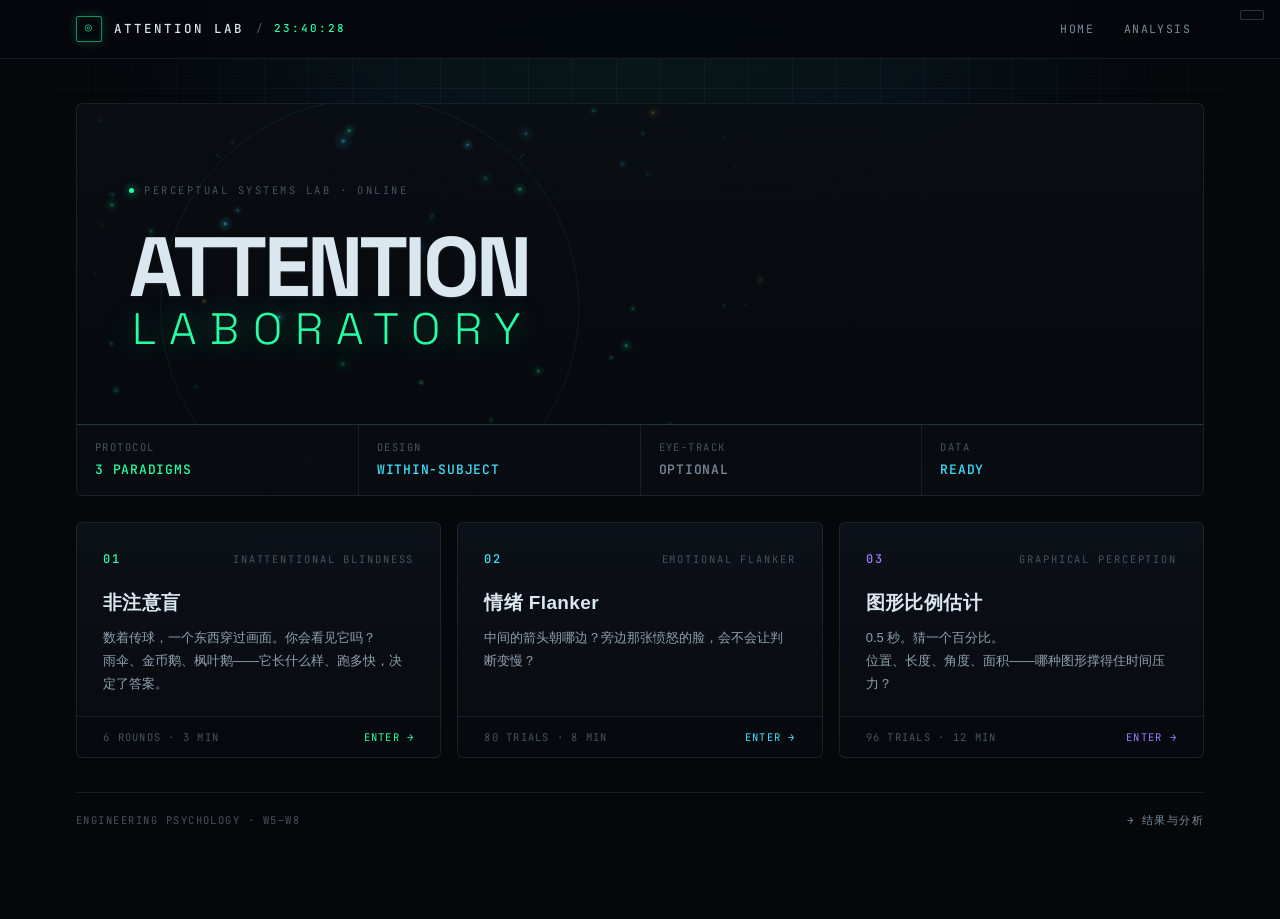
==== commit 720498a5: "Revert to dark observation-terminal UI; clean hero typography Co-authored-by: Cursor <cursoragent@cu" ====
--- a/index.html
+++ b/index.html
@@ -31,15 +31,10 @@
         <span class="dot"></span>
         <span>Perceptual Systems Lab · Online</span>
       </div>
-      <div class="hero-title">
-        ATTENTION<br>
-        <span class="accent">LAB</span><span class="dim">.v2</span>
-      </div>
-      <div class="hero-zh">注 意 实 验 室</div>
-      <p class="hero-desc" style="max-width:560px">
-        把鼠标移到这片场域上。锐利的只有中心一小块，四周正在变暗——
-        这就是你的中央凹。整个实验做的，就是这件事。
-      </p>
+      <h1 class="hero-title">
+        <span class="line">ATTENTION</span>
+        <span class="line accent-line">LABORATORY</span>
+      </h1>
     </div>
     <div class="hud">
       <div class="hud-cell">PROTOCOL<b>3 PARADIGMS</b></div>
@@ -238,11 +233,11 @@
 
   function boot(){
     resize(); seed(); requestAnimationFrame(draw);
-    // 开场时中央凹停在标题处，做一个「自检」式扫过
-    focal.x = W * 0.30; focal.y = H * 0.44;
+    // 开场中央凹落在主标题上，做一个自检式的缓慢扫过
+    focal.x = W * 0.26; focal.y = H * 0.52;
     if (!reduce){
-      setTimeout(() => { focal.target = 210; }, 350);
-      setTimeout(() => { focal.target = 158; }, 1400);
+      setTimeout(() => { focal.target = 200; }, 300);
+      setTimeout(() => { focal.target = 158; }, 1500);
     }
   }
   boot();
--- a/css/style.css
+++ b/css/style.css
@@ -258,11 +258,11 @@
 }
 /* Canvas 铺满作为背景 */
 #hero-field{position:absolute;inset:0;width:100%;height:100%;display:block;z-index:0}
-.hero-inner{position:relative;z-index:3;padding:52px 46px 46px;pointer-events:none}
+.hero-inner{position:relative;z-index:3;padding:64px 52px 58px;pointer-events:none;min-height:320px;display:flex;flex-direction:column;justify-content:center}
 .hero-inner > *{pointer-events:auto}
 
 .hero-kicker{
-  display:flex;align-items:center;gap:10px;margin-bottom:26px;
+  display:flex;align-items:center;gap:10px;margin-bottom:30px;
   font-family:var(--mono);font-size:10.5px;letter-spacing:.24em;
   text-transform:uppercase;color:var(--ink-3);
 }
@@ -272,21 +272,27 @@
 }
 @keyframes blink{0%,60%{opacity:1}61%,100%{opacity:.18}}
 
+/* ---------- 主标题：两行堆叠，字重与字距拉开层次 ---------- */
 .hero-title{
-  font-family:var(--disp);font-size:clamp(38px,6vw,62px);font-weight:600;
-  line-height:1.02;letter-spacing:-.035em;color:var(--ink);
-  margin-bottom:6px;
-}
-.hero-title .dim{color:var(--ink-3)}
-.hero-title .accent{
-  color:var(--grn);text-shadow:0 0 26px rgba(38,255,164,.35);
-}
-.hero-zh{
-  font-family:var(--zh);font-size:16px;letter-spacing:.42em;
-  color:var(--ink-2);margin-bottom:26px;font-weight:400;
-}
-.hero-desc{
-  max-width:520px;font-size:14px;line-height:1.85;color:#9fb0bd;margin-bottom:0;
+  font-family:var(--disp);font-weight:700;
+  margin:0 0 4px;line-height:.92;
+  display:flex;flex-direction:column;gap:2px;
+}
+.hero-title .line{
+  display:block;
+  font-size:clamp(46px,8.4vw,84px);
+  letter-spacing:-.045em;
+  color:var(--ink);
+  text-shadow:0 2px 0 rgba(255,255,255,.04);
+}
+/* 第二行：细体 + 宽字距 + 信号色，形成对比 */
+.hero-title .accent-line{
+  font-size:clamp(24px,4.4vw,44px);
+  font-weight:300;
+  letter-spacing:.30em;
+  color:var(--grn);
+  text-shadow:0 0 28px rgba(38,255,164,.40);
+  padding-left:3px;
 }
 
 /* 首页读数条 */
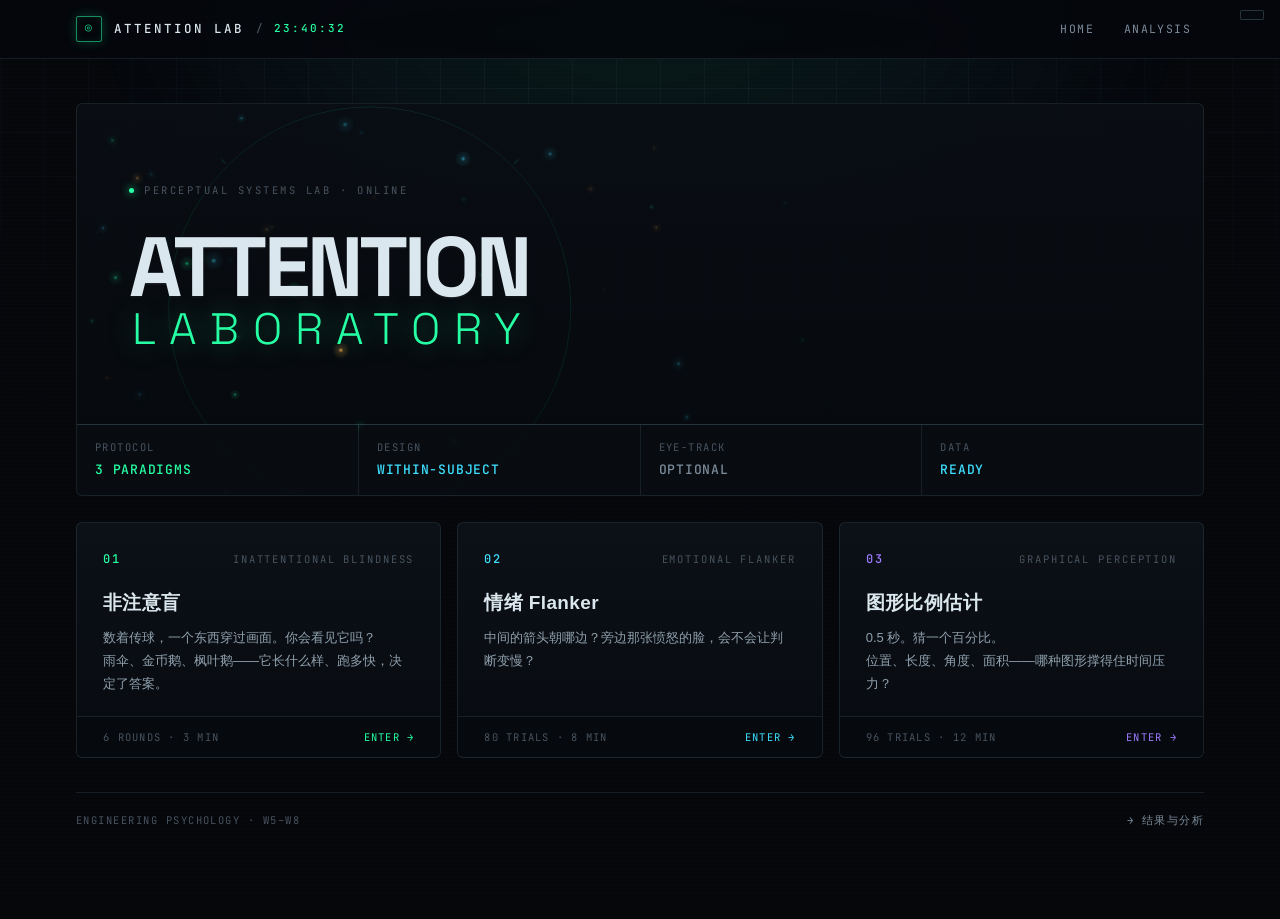
==== commit 7087af9d: "One participant = one ID; collision-free auto-generation; homepage identity bar with progress Co-aut" ====
--- a/index.html
+++ b/index.html
@@ -44,21 +44,31 @@
     </div>
   </div>
 
+  <!-- ========== 被试身份条（有编号时出现） ========== -->
+  <div class="idbar" id="idbar" style="display:none">
+    <div class="idbar-main">
+      <span class="idbar-label">SUBJECT ID</span>
+      <code class="idbar-pid" id="idbar-pid">—</code>
+      <span class="idbar-progress" id="idbar-progress"></span>
+    </div>
+    <button class="btn gray small" id="idbar-switch">换人</button>
+  </div>
+
   <!-- ========== 实验入口 ========== -->
   <div class="grid-exp">
-    <a class="exp-card" href="experiments/ib.html">
+    <a class="exp-card" href="experiments/ib.html" data-exp="ib">
       <div class="exp-head"><span class="idx">01</span><span>Inattentional Blindness</span></div>
       <h3>非注意盲</h3>
       <p class="desc">数着传球，一个东西穿过画面。你会看见它吗？<br>雨伞、金币鹅、枫叶鹅——它长什么样、跑多快，决定了答案。</p>
       <div class="foot"><span>6 ROUNDS · 3 MIN</span><span class="go">ENTER →</span></div>
     </a>
-    <a class="exp-card" href="experiments/flanker.html">
+    <a class="exp-card" href="experiments/flanker.html" data-exp="flanker">
       <div class="exp-head"><span class="idx">02</span><span>Emotional Flanker</span></div>
       <h3>情绪 Flanker</h3>
       <p class="desc">中间的箭头朝哪边？旁边那张愤怒的脸，会不会让判断变慢？</p>
       <div class="foot"><span>80 TRIALS · 8 MIN</span><span class="go">ENTER →</span></div>
     </a>
-    <a class="exp-card" href="experiments/cm.html">
+    <a class="exp-card" href="experiments/cm.html" data-exp="cm">
       <div class="exp-head"><span class="idx">03</span><span>Graphical Perception</span></div>
       <h3>图形比例估计</h3>
       <p class="desc">0.5 秒。猜一个百分比。<br>位置、长度、角度、面积——哪种图形撑得住时间压力？</p>
@@ -77,6 +87,56 @@
 
 <script src="js/config.js"></script>
 <script src="js/core.js"></script>
+<script>
+/* ============================================================
+   被试身份条：显示编号 + 已完成实验 + 换人
+   ------------------------------------------------------------
+   编号存 localStorage（跨三个实验复用），完成状态存 alab_done_<pid>。
+   ============================================================ */
+(function(){
+  const EXPS = { ib: "非注意盲", flanker: "情绪 Flanker", cm: "图形比例估计" };
+  const bar = document.getElementById("idbar");
+  const pidEl = document.getElementById("idbar-pid");
+  const progEl = document.getElementById("idbar-progress");
+  const swBtn = document.getElementById("idbar-switch");
+  if (!bar) return;
+
+  function doneList(pid) {
+    try { return JSON.parse(localStorage.getItem("alab_done_" + pid) || "[]"); }
+    catch (_) { return []; }
+  }
+
+  function render() {
+    const pid = localStorage.getItem("alab_pid");
+    if (!pid) { bar.style.display = "none"; return; }
+    bar.style.display = "flex";
+    pidEl.textContent = pid;
+    const done = doneList(pid);
+    // 三张卡片标记完成
+    Object.keys(EXPS).forEach(k => {
+      const card = document.querySelector(`.exp-card[data-exp="${k}"]`);
+      if (!card) return;
+      const isDone = done.includes(k);
+      card.classList.toggle("is-done", isDone);
+      const foot = card.querySelector(".foot .go");
+      if (foot) foot.textContent = isDone ? "再次进入 ↻" : "ENTER →";
+    });
+    progEl.innerHTML = done.length
+      ? `已完成 <b>${done.length}/3</b> · ${done.map(k => EXPS[k]).join(" / ")}`
+      : `尚未开始 · 三个实验可任意顺序`;
+  }
+
+  swBtn.addEventListener("click", () => {
+    if (!confirm("换一个编号？这通常用于「换另一个人」做实验。\n当前编号的记录不会被删除。")) return;
+    localStorage.removeItem("alab_pid");
+    render();
+  });
+
+  render();
+  // 从实验页返回时可能已更新，监听可见性变化
+  document.addEventListener("visibilitychange", () => { if (!document.hidden) render(); });
+})();
+</script>
 <script>
 /* ============================================================
    首页 · 注意力场（Attention Field）
--- a/css/style.css
+++ b/css/style.css
@@ -576,3 +576,30 @@
   *,*::before,*::after{animation:none!important;transition:none!important}
   body::after{display:none}
 }
+
+/* ---------- ���Ը��˽��ҳ���ҵĽ�� + ȫ��Աȣ� ---------- */
+.myresult{margin:22px 0 8px;padding:20px 22px;border:1px solid var(--line-2);border-radius:4px;background:rgba(255,255,255,.03)}
+.myresult-head{display:flex;align-items:center;justify-content:space-between;gap:12px;margin-bottom:14px;padding-bottom:12px;border-bottom:1px solid var(--line)}
+.myresult-head h2{font-family:var(--mono);font-size:14px;font-weight:700;letter-spacing:.14em;text-transform:uppercase;color:var(--ink);margin:0;display:flex;align-items:center;gap:9px}
+.myresult-head h2::before{content:'';width:3px;height:14px;background:var(--grn);box-shadow:0 0 10px var(--grn-dim)}
+.myresult .kpi-row{margin:0 0 16px}
+.myresult .chart-box{background:rgba(255,255,255,.028);border:1px solid var(--line);border-radius:3px;padding:16px 18px;margin:0;box-shadow:none}
+.myresult .chart-box h3{color:var(--ink-2);font-size:10.5px;letter-spacing:.14em}
+.myresult .chart-box .muted{color:var(--ink-3);font-size:11.5px;line-height:1.7}
+.myresult canvas{display:block;max-width:100%}
+@media (max-width:720px){.myresult{padding:16px 14px}.myresult-head{flex-direction:column;align-items:flex-start;gap:8px}}
+
+/* ---------- ��������������ҳ�� ---------- */
+.idbar{display:flex;align-items:center;justify-content:space-between;gap:14px;flex-wrap:wrap;margin-top:18px;padding:12px 18px;border:1px solid var(--line-2);border-radius:4px;background:rgba(38,255,164,.045);backdrop-filter:blur(8px)}
+.idbar-main{display:flex;align-items:center;gap:14px;flex-wrap:wrap;min-width:0}
+.idbar-label{font-family:var(--mono);font-size:9.5px;font-weight:700;letter-spacing:.18em;text-transform:uppercase;color:var(--ink-3)}
+.idbar-pid{font-family:var(--mono);font-size:14px;font-weight:700;letter-spacing:.06em;color:var(--grn);text-shadow:0 0 14px rgba(38,255,164,.4);background:rgba(38,255,164,.08);border:1px solid rgba(38,255,164,.28);border-radius:3px;padding:3px 12px}
+.idbar-progress{font-family:var(--mono);font-size:10.5px;letter-spacing:.08em;color:var(--ink-2)}
+.idbar-progress b{color:var(--grn);font-weight:700}
+
+/* ����ɵ�ʵ�鿨Ƭ */
+.exp-card.is-done{border-color:rgba(38,255,164,.34)}
+.exp-card.is-done::before{opacity:1}
+.exp-card.is-done .foot .go{color:var(--grn)}
+.exp-card.is-done .exp-head .idx::after{content:' ?';color:var(--grn);font-size:11px}
+@media (max-width:720px){.idbar{gap:10px}.idbar-main{gap:10px}}
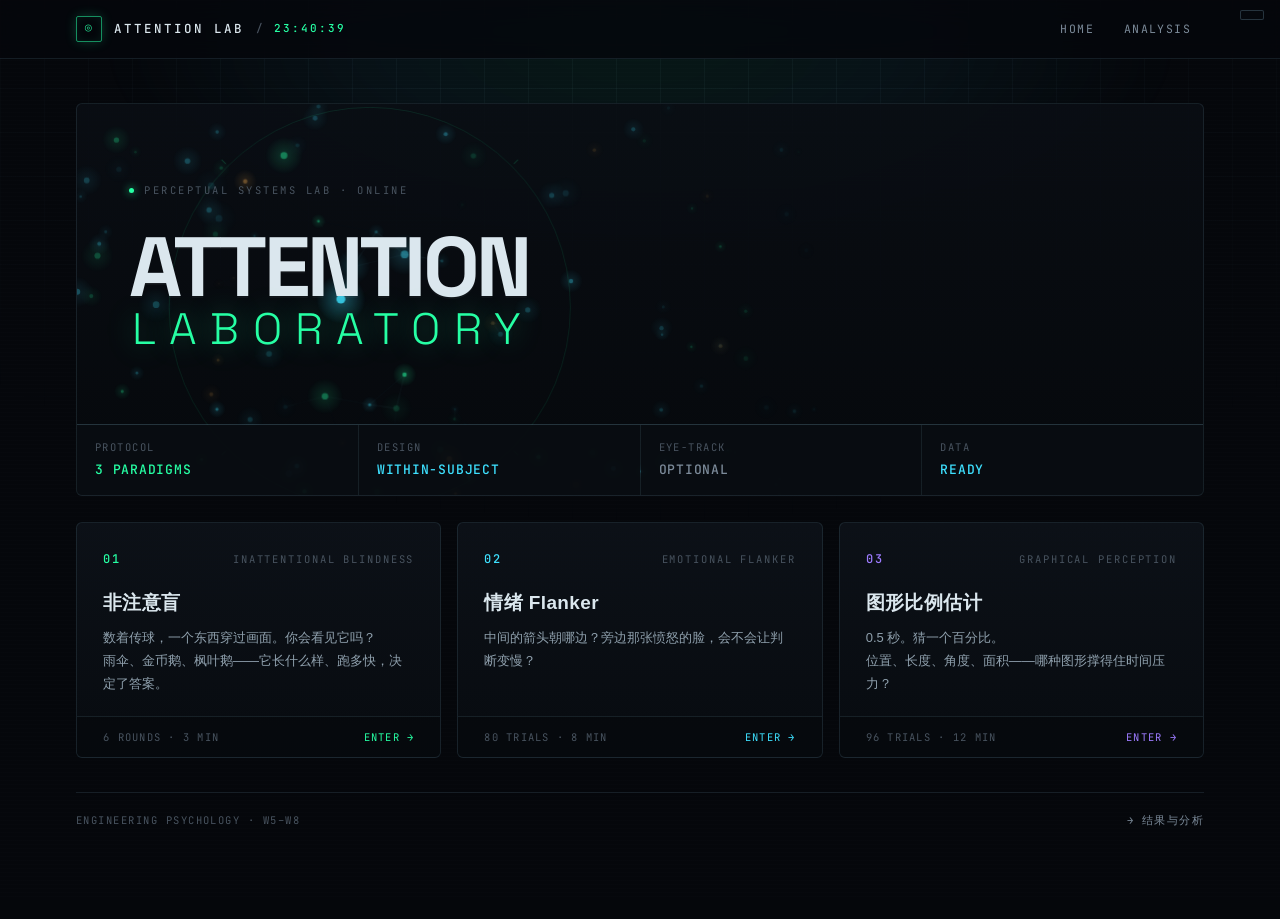
==== commit 4d5a4a1c: "Fix AI panel BOM, participant ID input, starfield and Observer mascot Co-authored-by: Cursor <cursor" ====
--- a/index.html
+++ b/index.html
@@ -82,6 +82,8 @@
   </div>
 </div>
 
+<canvas id="observer" title="观测者（点击眨眼）"></canvas>
+
 <div class="progress-shell" id="progress-shell" style="display:none"><div class="progress-bar" id="progress-bar"></div></div>
 <div class="progress-label" id="progress-label"></div>
 
@@ -157,7 +159,7 @@
   let W = 0, H = 0, DPR = 1;
   let pts = [];
   const focal = { x: -9999, y: -9999, r: 150, target: 150, pulse: 0 };
-  const N = 78;
+  const N = 150;                              // 更密集的星场
 
   function resize(){
     const box = cv.parentElement.getBoundingClientRect();
@@ -176,7 +178,7 @@
         y: Math.random() * H,
         vx: (Math.random() - .5) * 0.16,
         vy: (Math.random() - .5) * 0.16,
-        r: 0.8 + Math.random() * 1.5,
+        r: 1.4 + Math.random() * 2.6,          // 更大的颗粒
         h: Math.random() < .18 ? 'amb' : (Math.random() < .5 ? 'grn' : 'cyn'),
         tw: Math.random() * Math.PI * 2,          // 闪烁相位
         tws: 0.006 + Math.random() * 0.014,
@@ -304,7 +306,136 @@
   let rt; addEventListener('resize', () => { clearTimeout(rt); rt = setTimeout(() => { resize(); seed(); }, 180); });
 })();
 
-/* 顶部时钟（像仪器一样走） */
+/* ============================================================
+   虚拟观测者（Observer）：跟随鼠标的小图标，眼睛追踪光标
+   ------------------------------------------------------------
+   位置：固定在视口右下，缓动追随鼠标；眼睛瞳孔朝鼠标方向偏移。
+   纯 canvas 绘制，无图片资源；点击时眨眼。
+   ============================================================ */
+(function(){
+  const cv = document.getElementById('observer');
+  if (!cv) return;
+  const ctx = cv.getContext('2d');
+  const reduce = matchMedia('(prefers-reduced-motion: reduce)').matches;
+  const DPR = Math.min(devicePixelRatio || 1, 2);
+  const SIZE = 96;
+  cv.width = SIZE * DPR; cv.height = SIZE * DPR;
+  cv.style.width = SIZE + 'px'; cv.style.height = SIZE + 'px';
+  ctx.scale(DPR, DPR);
+
+  // 图标在视口中的位置（右下角，避开边缘）
+  const W = 96, H = 96;
+  let px = innerWidth - W - 36, py = innerHeight - H - 36;
+  let vx = 0, vy = 0;
+  let gx = innerWidth - W - 36, gy = innerHeight - H - 36;   // 目标位置（跟随鼠标，带偏移）
+  let mx = innerWidth / 2, my = innerHeight / 2;             // 鼠标绝对坐标
+  let blink = 0, blinkT = 0, t = 0;
+
+  addEventListener('mousemove', e => { mx = e.clientX; my = e.clientY; });
+
+  function loop(){
+    t += 0.016;
+
+    // ① 位置：跟随鼠标但保持一定距离（在鼠标左上方偏移），缓动
+    const offsetX = mx > innerWidth * 0.6 ? -140 : 140;
+    gx = clampNum(mx + offsetX - W / 2, 16, innerWidth - W - 16);
+    gy = clampNum(my + 60 - H / 2, 16, innerHeight - H - 16);
+    // 弹簧缓动
+    vx += (gx - px) * 0.055; vx *= 0.86;
+    vy += (gy - py) * 0.055; vy *= 0.86;
+    px += vx; py += vy;
+
+    // ② 眼睛瞳孔朝鼠标方向偏移
+    const cx = px + W / 2, cy = py + H / 2;
+    const dx = mx - cx, dy = my - cy;
+    const dist = Math.hypot(dx, dy) || 1;
+    const maxR = 5.2;
+    const ex = (dx / dist) * Math.min(dist / 26, 1) * maxR;
+    const ey = (dy / dist) * Math.min(dist / 26, 1) * maxR;
+
+    // ③ 眨眼节律
+    blinkT -= 0.016;
+    if (blinkT <= 0 && !reduce) { blink = 1; blinkT = 2.6 + Math.random() * 3.4; }
+    if (blink > 0) blink = Math.max(0, blink - 0.09);
+
+    ctx.clearRect(0, 0, W, H);
+
+    // 外发光
+    const halo = ctx.createRadialGradient(cx, cy, 0, cx, cy, 44);
+    halo.addColorStop(0, 'rgba(38,255,164,.20)');
+    halo.addColorStop(1, 'rgba(38,255,164,0)');
+    ctx.fillStyle = halo;
+    ctx.beginPath(); ctx.arc(cx, cy, 44, 0, Math.PI * 2); ctx.fill();
+
+    // 头部（六边形，仪器感）
+    ctx.save();
+    ctx.beginPath();
+    const R = 27;
+    for (let i = 0; i < 6; i++) {
+      const a = -Math.PI / 2 + i * Math.PI / 3;
+      const x = cx + Math.cos(a) * R, y = cy + Math.sin(a) * R;
+      i ? ctx.lineTo(x, y) : ctx.moveTo(x, y);
+    }
+    ctx.closePath();
+    const head = ctx.createLinearGradient(cx, cy - R, cx, cy + R);
+    head.addColorStop(0, 'rgba(22,30,40,.96)');
+    head.addColorStop(1, 'rgba(12,18,26,.96)');
+    ctx.fillStyle = head; ctx.fill();
+    ctx.strokeStyle = 'rgba(38,255,164,.72)'; ctx.lineWidth = 1.6; ctx.stroke();
+    ctx.restore();
+
+    // 眼睛（两眼）
+    const eyeY = cy - 2;
+    const eyeDX = 8.5;
+    const eyeR = 7;
+    const openH = eyeR * (1 - blink * 0.95);
+    [-1, 1].forEach(sign => {
+      const exC = cx + sign * eyeDX;
+      // 眼白
+      ctx.beginPath();
+      ctx.ellipse(exC, eyeY, eyeR, openH, 0, 0, Math.PI * 2);
+      ctx.fillStyle = 'rgba(238,248,252,.94)'; ctx.fill();
+      // 瞳孔
+      if (blink < 0.55) {
+        ctx.beginPath();
+        ctx.arc(exC + ex, eyeY + ey, 3.0, 0, Math.PI * 2);
+        ctx.fillStyle = '#0a1018'; ctx.fill();
+        // 高光
+        ctx.beginPath();
+        ctx.arc(exC + ex - 0.9, eyeY + ey - 1.0, 1.0, 0, Math.PI * 2);
+        ctx.fillStyle = 'rgba(255,255,255,.92)'; ctx.fill();
+      }
+    });
+
+    // 嘴（随 t 轻微起伏）
+    ctx.beginPath();
+    ctx.moveTo(cx - 4, cy + 11);
+    ctx.quadraticCurveTo(cx, cy + 13 + Math.sin(t * 1.6) * 0.8, cx + 4, cy + 11);
+    ctx.strokeStyle = 'rgba(38,255,164,.65)'; ctx.lineWidth = 1.4;
+    ctx.lineCap = 'round'; ctx.stroke();
+
+    // 天线 + 脉冲点
+    ctx.beginPath();
+    ctx.moveTo(cx, cy - R);
+    ctx.lineTo(cx, cy - R - 7);
+    ctx.strokeStyle = 'rgba(38,255,164,.55)'; ctx.lineWidth = 1.2; ctx.stroke();
+    const pulse = 0.6 + 0.4 * Math.sin(t * 2.6);
+    ctx.beginPath();
+    ctx.arc(cx, cy - R - 9.5, 2.4, 0, Math.PI * 2);
+    ctx.fillStyle = 'rgba(62,225,255,' + pulse.toFixed(2) + ')'; ctx.fill();
+
+    requestAnimationFrame(loop);
+  }
+
+  function clampNum(v, a, b) { return Math.max(a, Math.min(b, v)); }
+
+  // 点击图标：眨个眼
+  cv.addEventListener('click', () => { blink = 1; blinkT = 1.2; });
+  if (reduce) { /* 静态：只画一次 */ blink = 0; }
+  loop();
+})();
+
+/* 顶部时钟 */
 (function(){
   const el = document.getElementById('st-clock');
   if (!el) return;
--- a/css/style.css
+++ b/css/style.css
@@ -603,3 +603,14 @@
 .exp-card.is-done .foot .go{color:var(--grn)}
 .exp-card.is-done .exp-head .idx::after{content:' ?';color:var(--grn);font-size:11px}
 @media (max-width:720px){.idbar{gap:10px}.idbar-main{gap:10px}}
+
+/* ---------- ����۲���ͼ�� ---------- */
+#observer{position:fixed;left:0;top:0;z-index:55;pointer-events:auto;cursor:pointer;
+  filter:drop-shadow(0 0 18px rgba(38,255,164,.28));
+  transition:opacity .3s,filter .3s;
+  will-change:transform}
+#observer:hover{filter:drop-shadow(0 0 30px rgba(38,255,164,.55))}
+/* ����ʵ�飨stimulus stage������ҳʱ���أ������ڵ� */
+body.in-experiment #observer{opacity:0;pointer-events:none}
+@media (max-width:720px){#observer{display:none}}
+@media (prefers-reduced-motion:reduce){#observer{transition:none}}
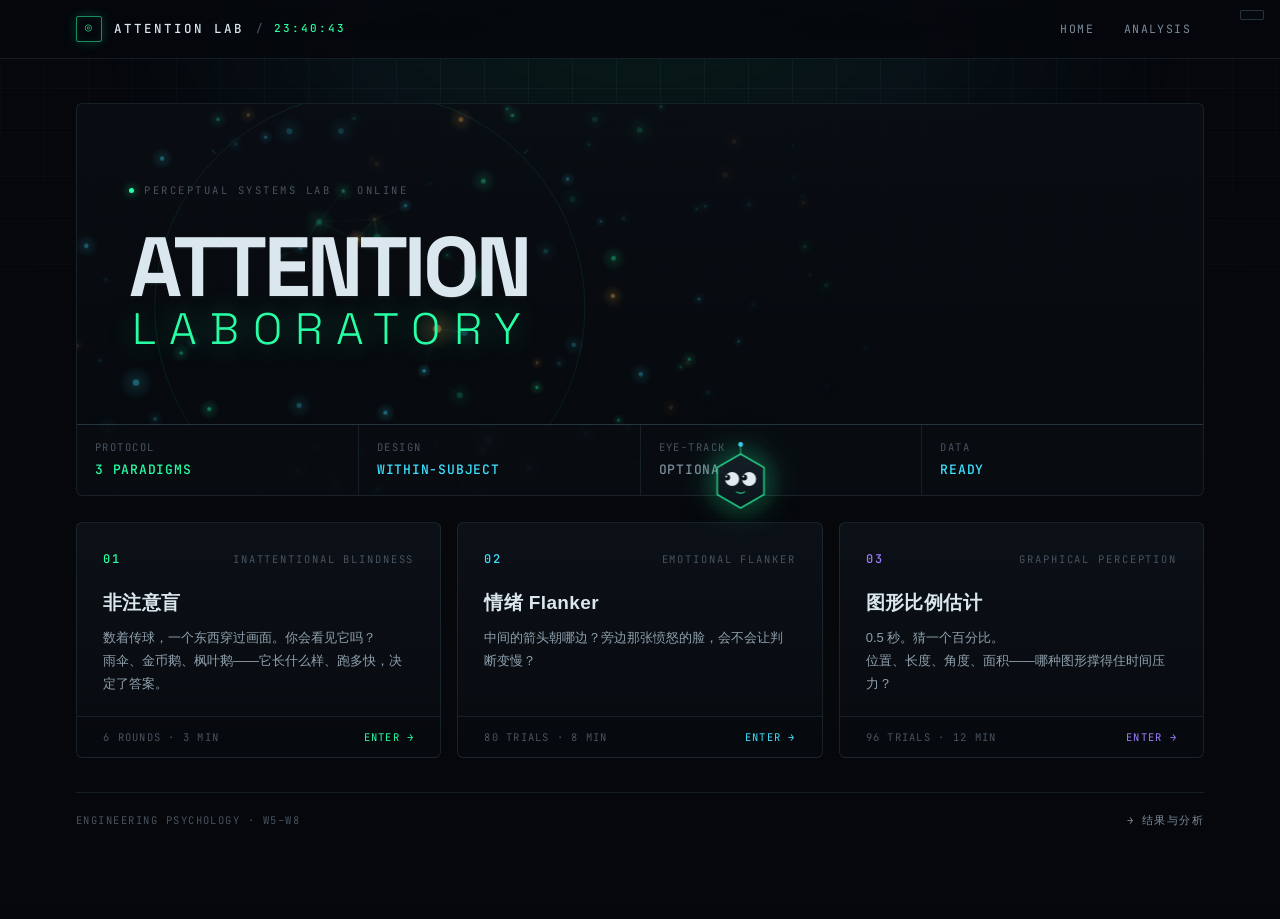
==== commit 3e19828e: "Five fixes: participant recovery, AI fallback, visible Observer, APA report style, chart overlap Co-" ====
--- a/index.html
+++ b/index.html
@@ -336,18 +336,20 @@
   function loop(){
     t += 0.016;
 
-    // ① 位置：跟随鼠标但保持一定距离（在鼠标左上方偏移），缓动
+    // ① 位置：跟随鼠标但保持距离，弹簧缓动
     const offsetX = mx > innerWidth * 0.6 ? -140 : 140;
     gx = clampNum(mx + offsetX - W / 2, 16, innerWidth - W - 16);
     gy = clampNum(my + 60 - H / 2, 16, innerHeight - H - 16);
-    // 弹簧缓动
     vx += (gx - px) * 0.055; vx *= 0.86;
     vy += (gy - py) * 0.055; vy *= 0.86;
     px += vx; py += vy;
 
-    // ② 眼睛瞳孔朝鼠标方向偏移
-    const cx = px + W / 2, cy = py + H / 2;
-    const dx = mx - cx, dy = my - cy;
+    // ★ 关键：把 canvas 元素本身移到 px,py（内部坐标系是 0~96 的局部坐标）
+    cv.style.transform = `translate3d(${px.toFixed(1)}px, ${py.toFixed(1)}px, 0)`;
+
+    // ② 眼睛瞳孔朝鼠标方向偏移（用视口绝对坐标计算方向）
+    const cx = W / 2, cy = H / 2;                 // 局部坐标系中心
+    const dx = mx - (px + cx), dy = my - (py + cy);
     const dist = Math.hypot(dx, dy) || 1;
     const maxR = 5.2;
     const ex = (dx / dist) * Math.min(dist / 26, 1) * maxR;
--- a/css/style.css
+++ b/css/style.css
@@ -589,7 +589,7 @@
 .myresult canvas{display:block;max-width:100%}
 @media (max-width:720px){.myresult{padding:16px 14px}.myresult-head{flex-direction:column;align-items:flex-start;gap:8px}}
 
-/* ---------- ��������������ҳ�� ---------- */
+/* ---------- �������������ҳ�� ---------- */
 .idbar{display:flex;align-items:center;justify-content:space-between;gap:14px;flex-wrap:wrap;margin-top:18px;padding:12px 18px;border:1px solid var(--line-2);border-radius:4px;background:rgba(38,255,164,.045);backdrop-filter:blur(8px)}
 .idbar-main{display:flex;align-items:center;gap:14px;flex-wrap:wrap;min-width:0}
 .idbar-label{font-family:var(--mono);font-size:9.5px;font-weight:700;letter-spacing:.18em;text-transform:uppercase;color:var(--ink-3)}
@@ -605,7 +605,7 @@
 @media (max-width:720px){.idbar{gap:10px}.idbar-main{gap:10px}}
 
 /* ---------- ����۲���ͼ�� ---------- */
-#observer{position:fixed;left:0;top:0;z-index:55;pointer-events:auto;cursor:pointer;
+#observer{position:fixed;left:0;top:0;z-index:999;pointer-events:auto;cursor:pointer;display:block;
   filter:drop-shadow(0 0 18px rgba(38,255,164,.28));
   transition:opacity .3s,filter .3s;
   will-change:transform}
@@ -614,3 +614,16 @@
 body.in-experiment #observer{opacity:0;pointer-events:none}
 @media (max-width:720px){#observer{display:none}}
 @media (prefers-reduced-motion:reduce){#observer{transition:none}}
+
+/* ---------- APA ��ʽͳ�Ʊ��棨�ο�������ѧ���������� ---------- */
+.apa-prose{margin:10px 0 14px;padding:14px 18px;border-left:3px solid rgba(38,255,164,.55);background:rgba(38,255,164,.04);border-radius:0 3px 3px 0}
+.apa-prose p{margin:0 0 10px;font-size:13.5px;line-height:2;color:#b8c8d4;text-align:justify;text-indent:2em}
+.apa-prose p:last-child{margin-bottom:0}
+.apa-prose i{font-style:italic;color:#e2eef5}
+.apa-prose strong{color:var(--grn);font-weight:700}
+.apa-table td.mono{font-family:var(--mono);font-size:12px;white-space:nowrap}
+.apa-note{font-size:11.5px;line-height:1.85;color:var(--ink-3);margin-top:10px;text-align:justify}
+.apa-note i{font-style:italic}
+.apa-stat h3{font-family:var(--mono);letter-spacing:.06em}
+@media (max-width:720px){.apa-prose p{font-size:12.5px;line-height:1.9}}
+
